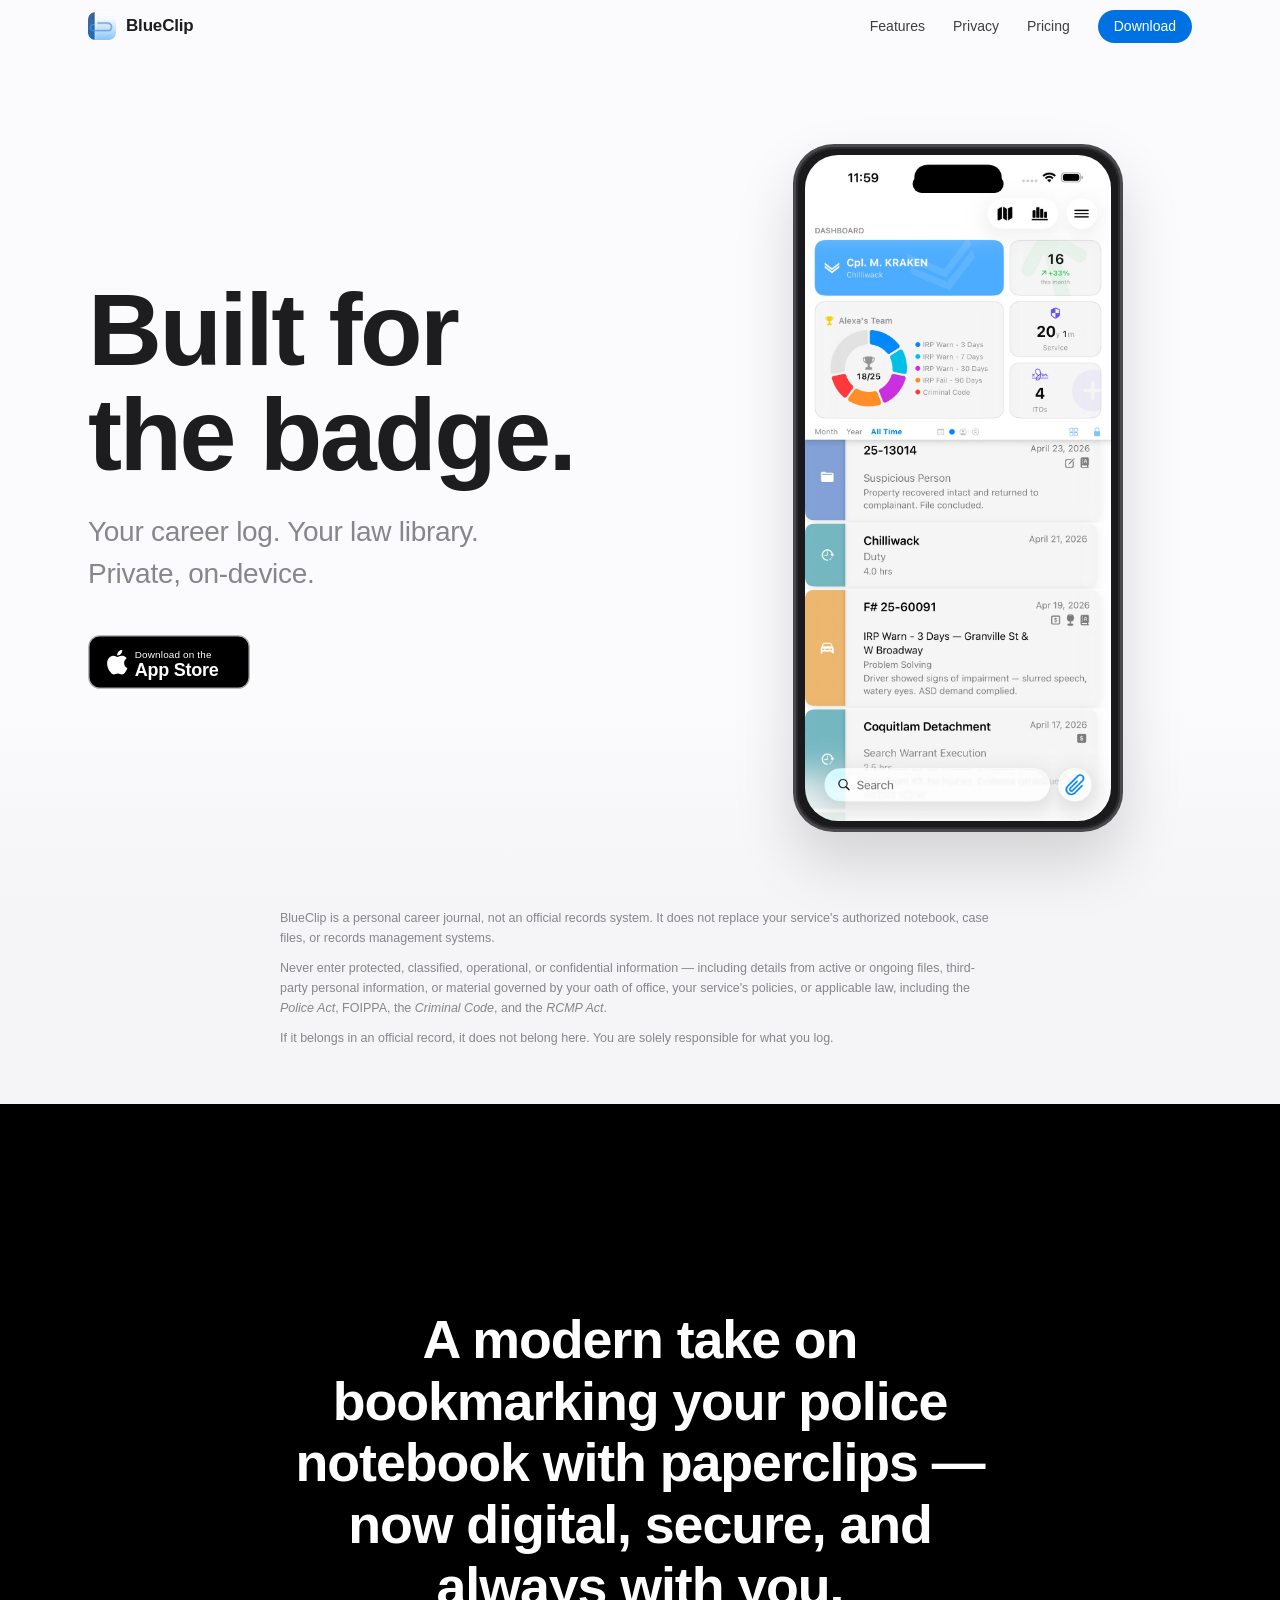
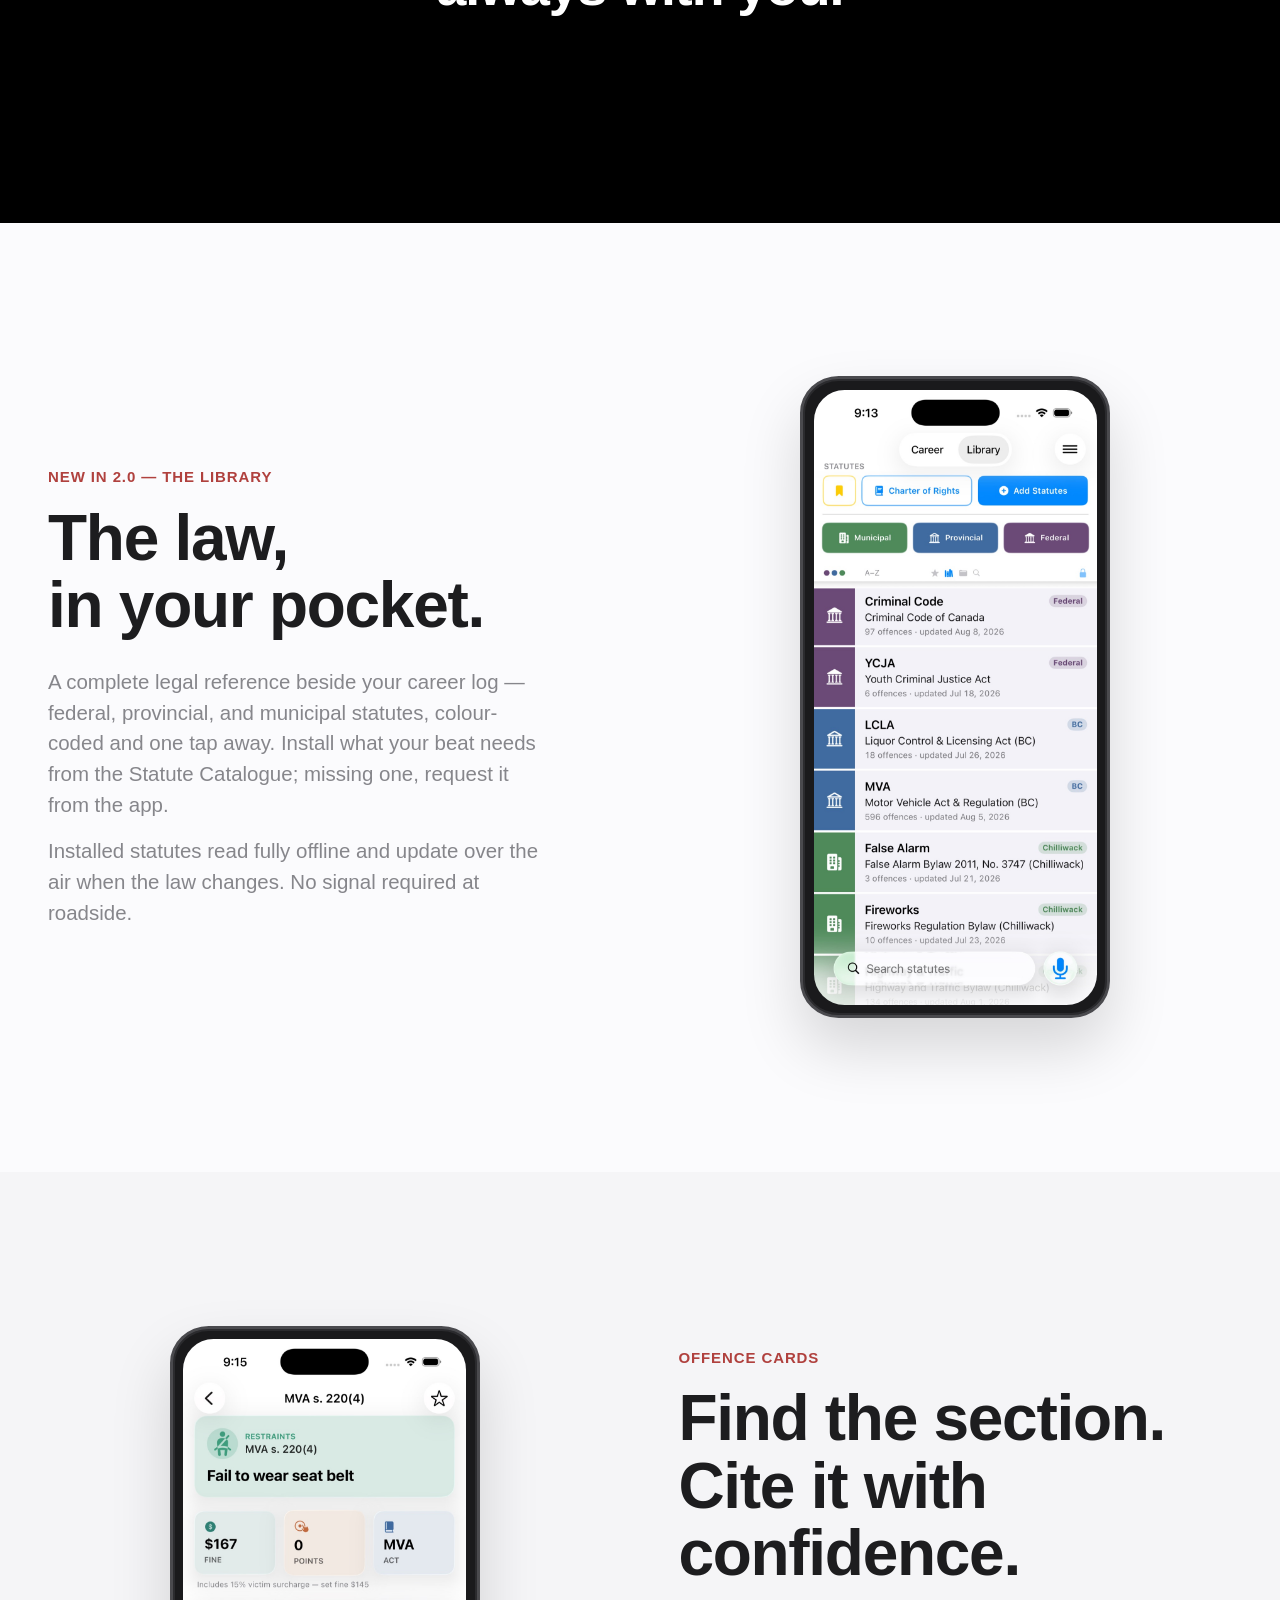
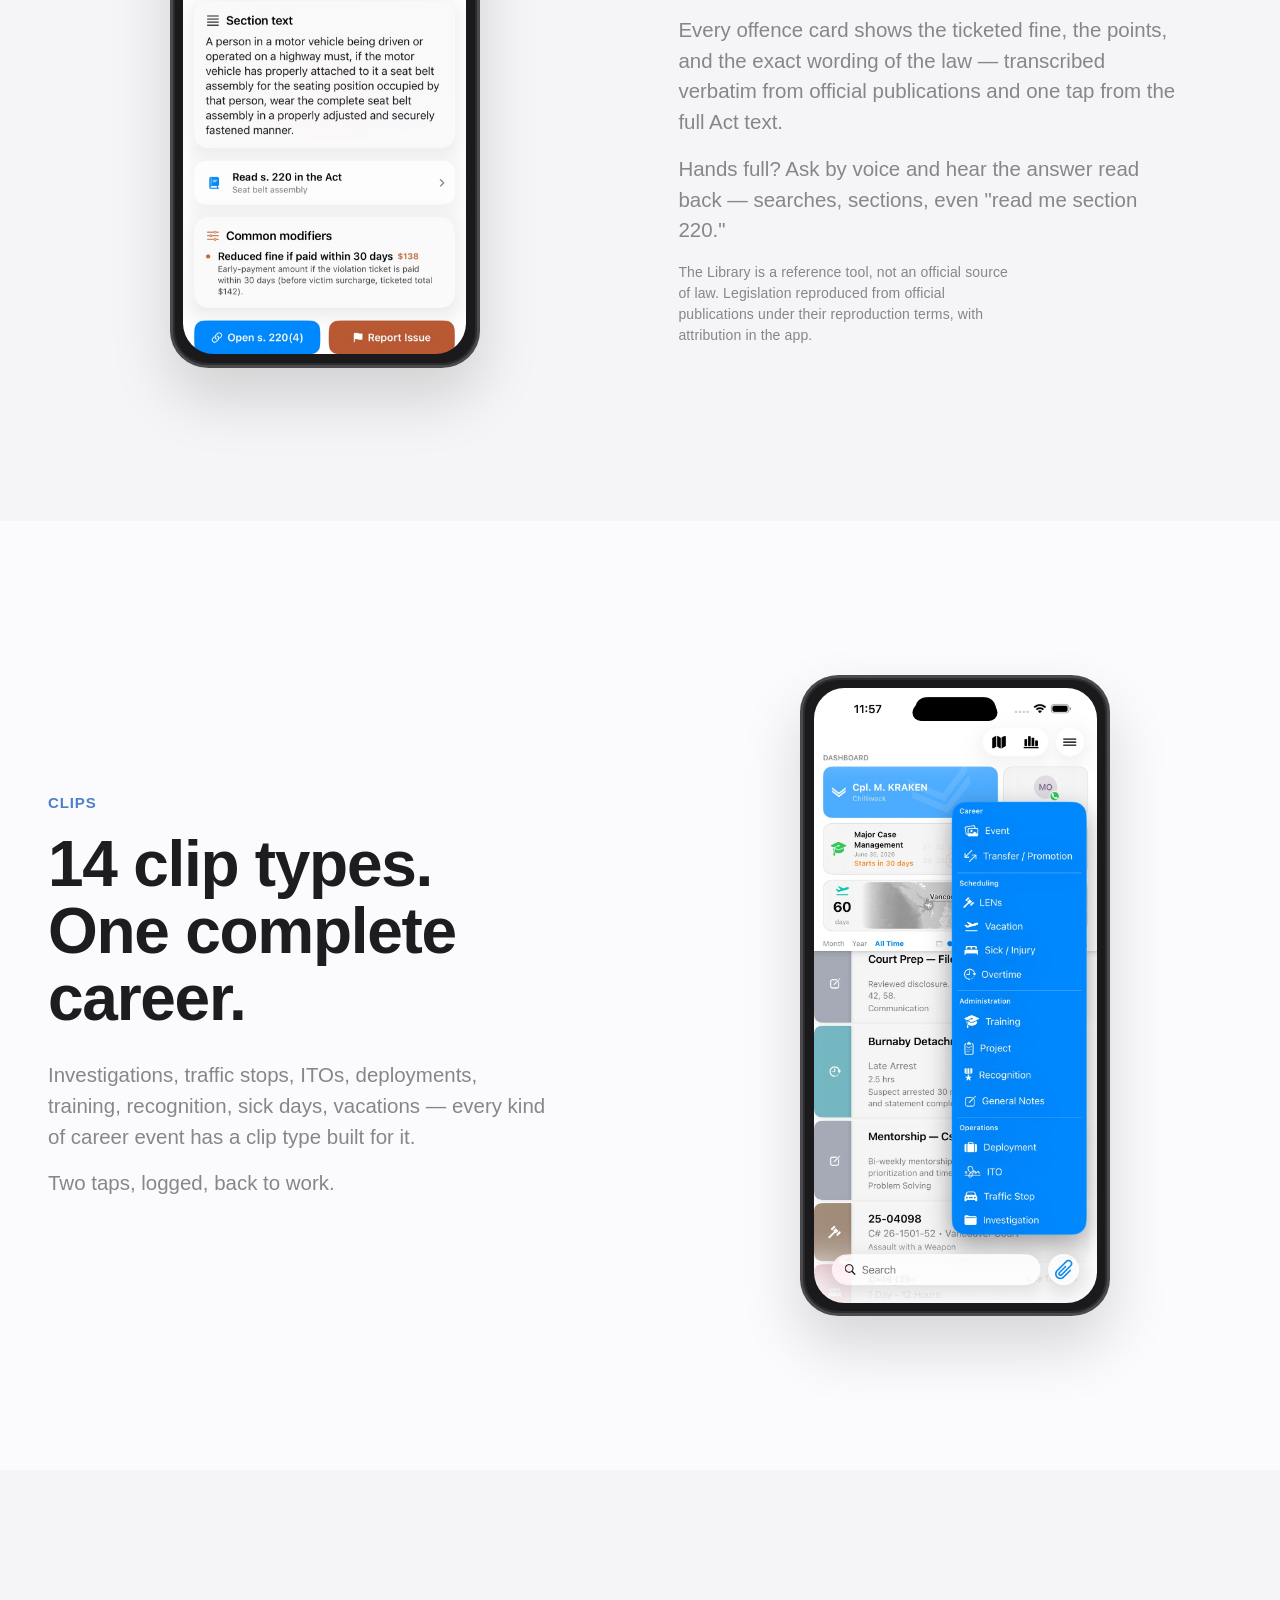
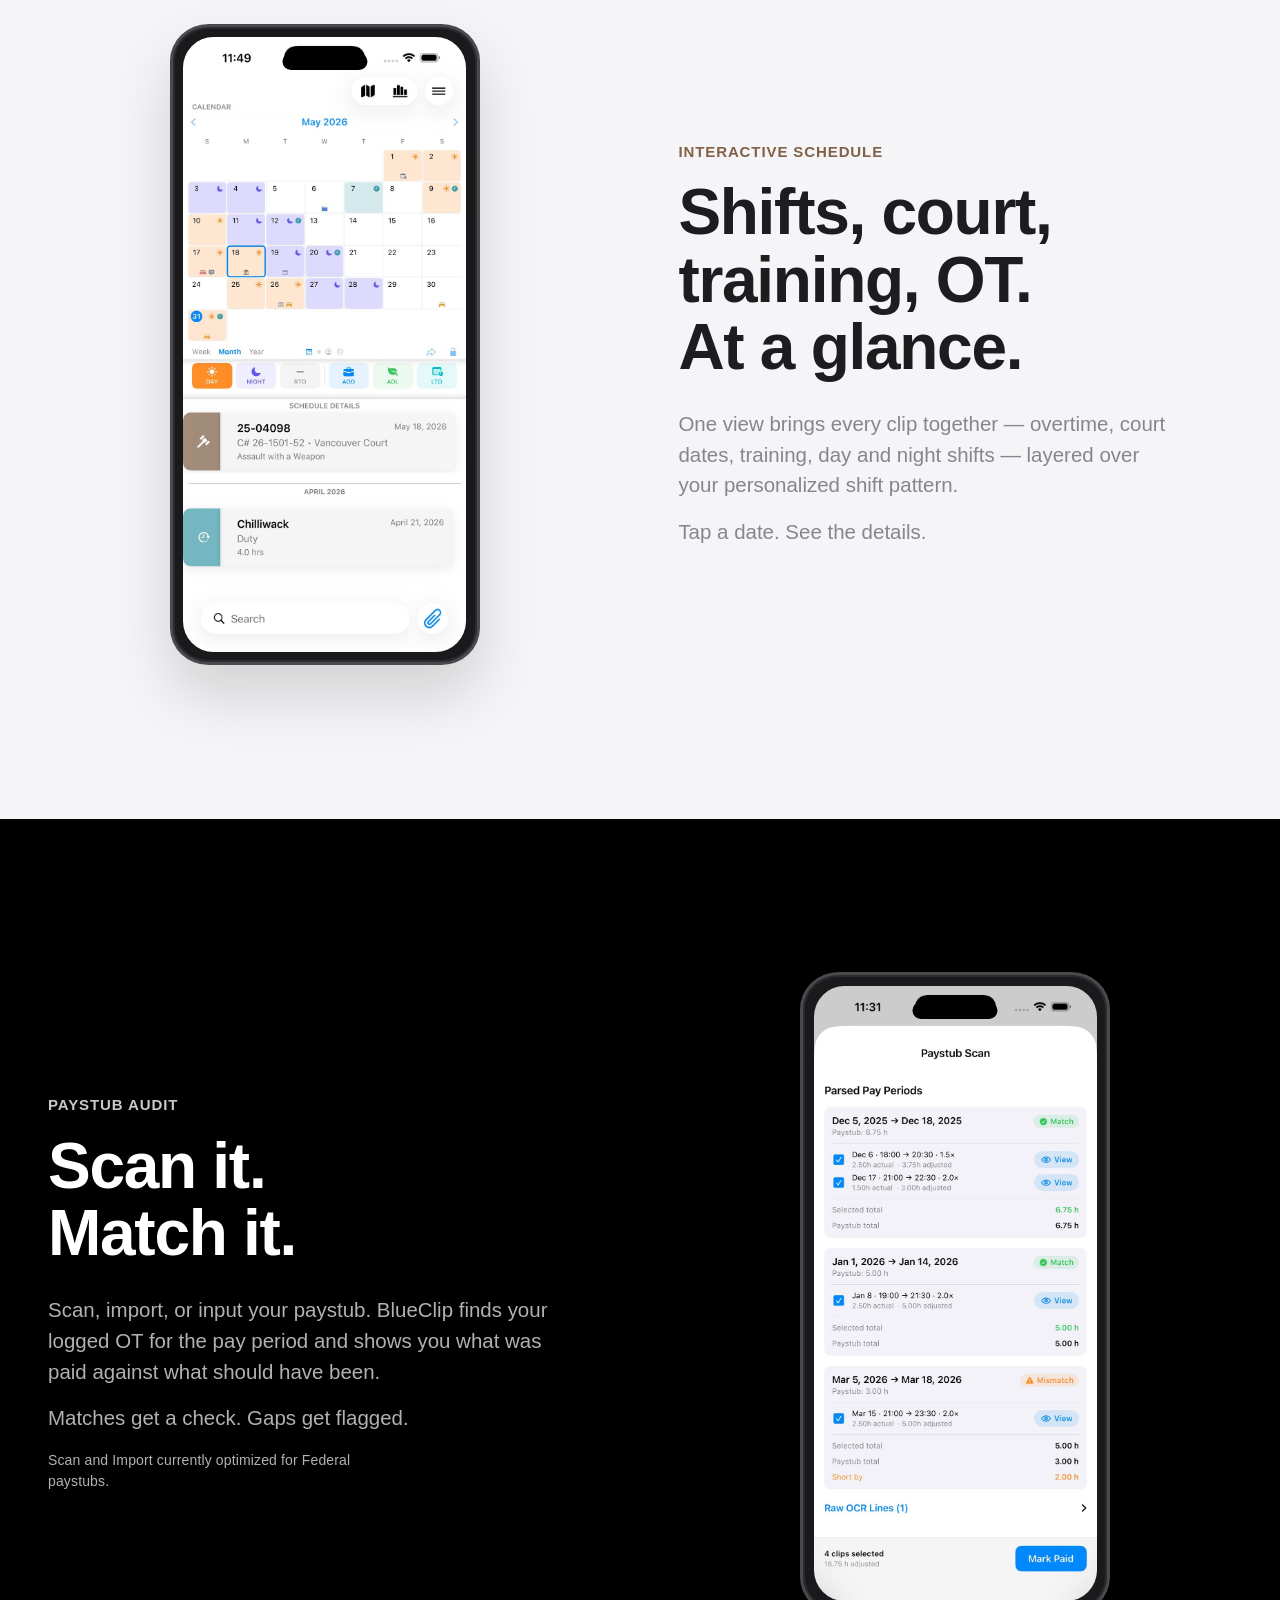
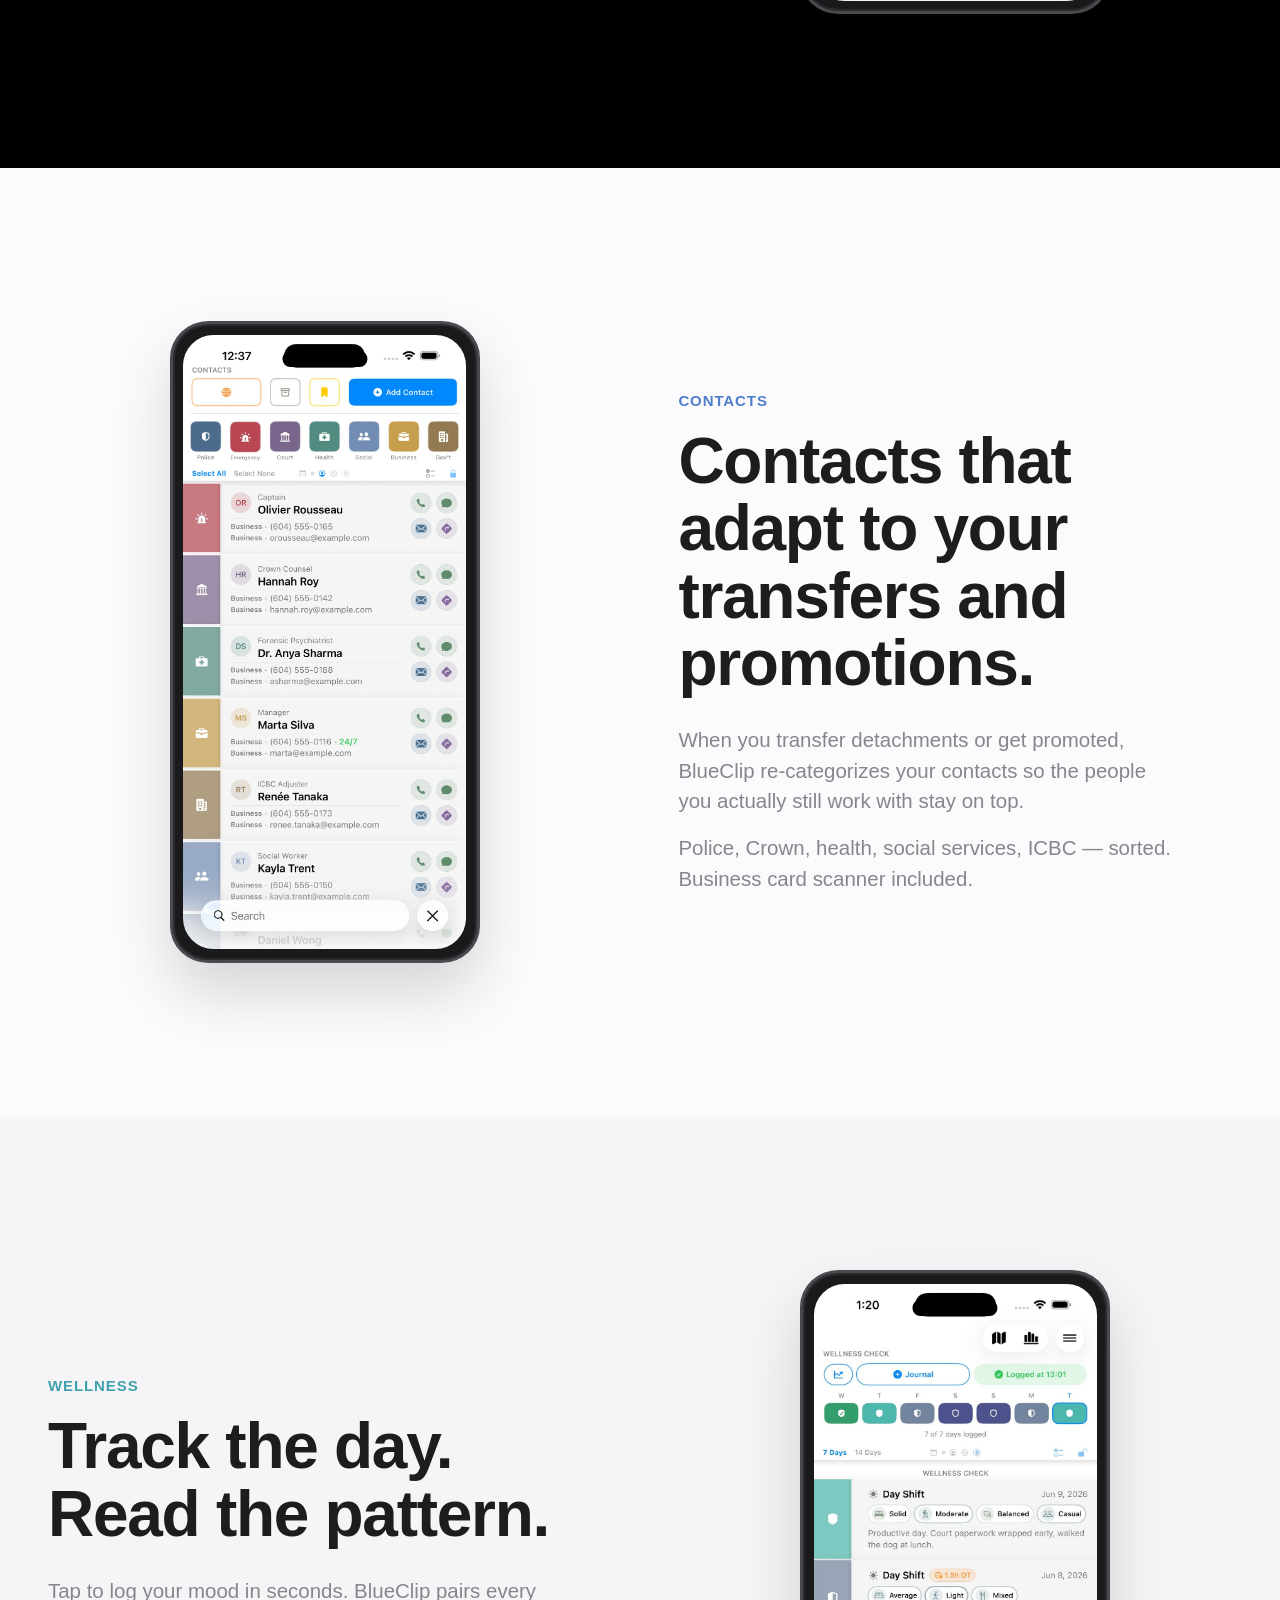
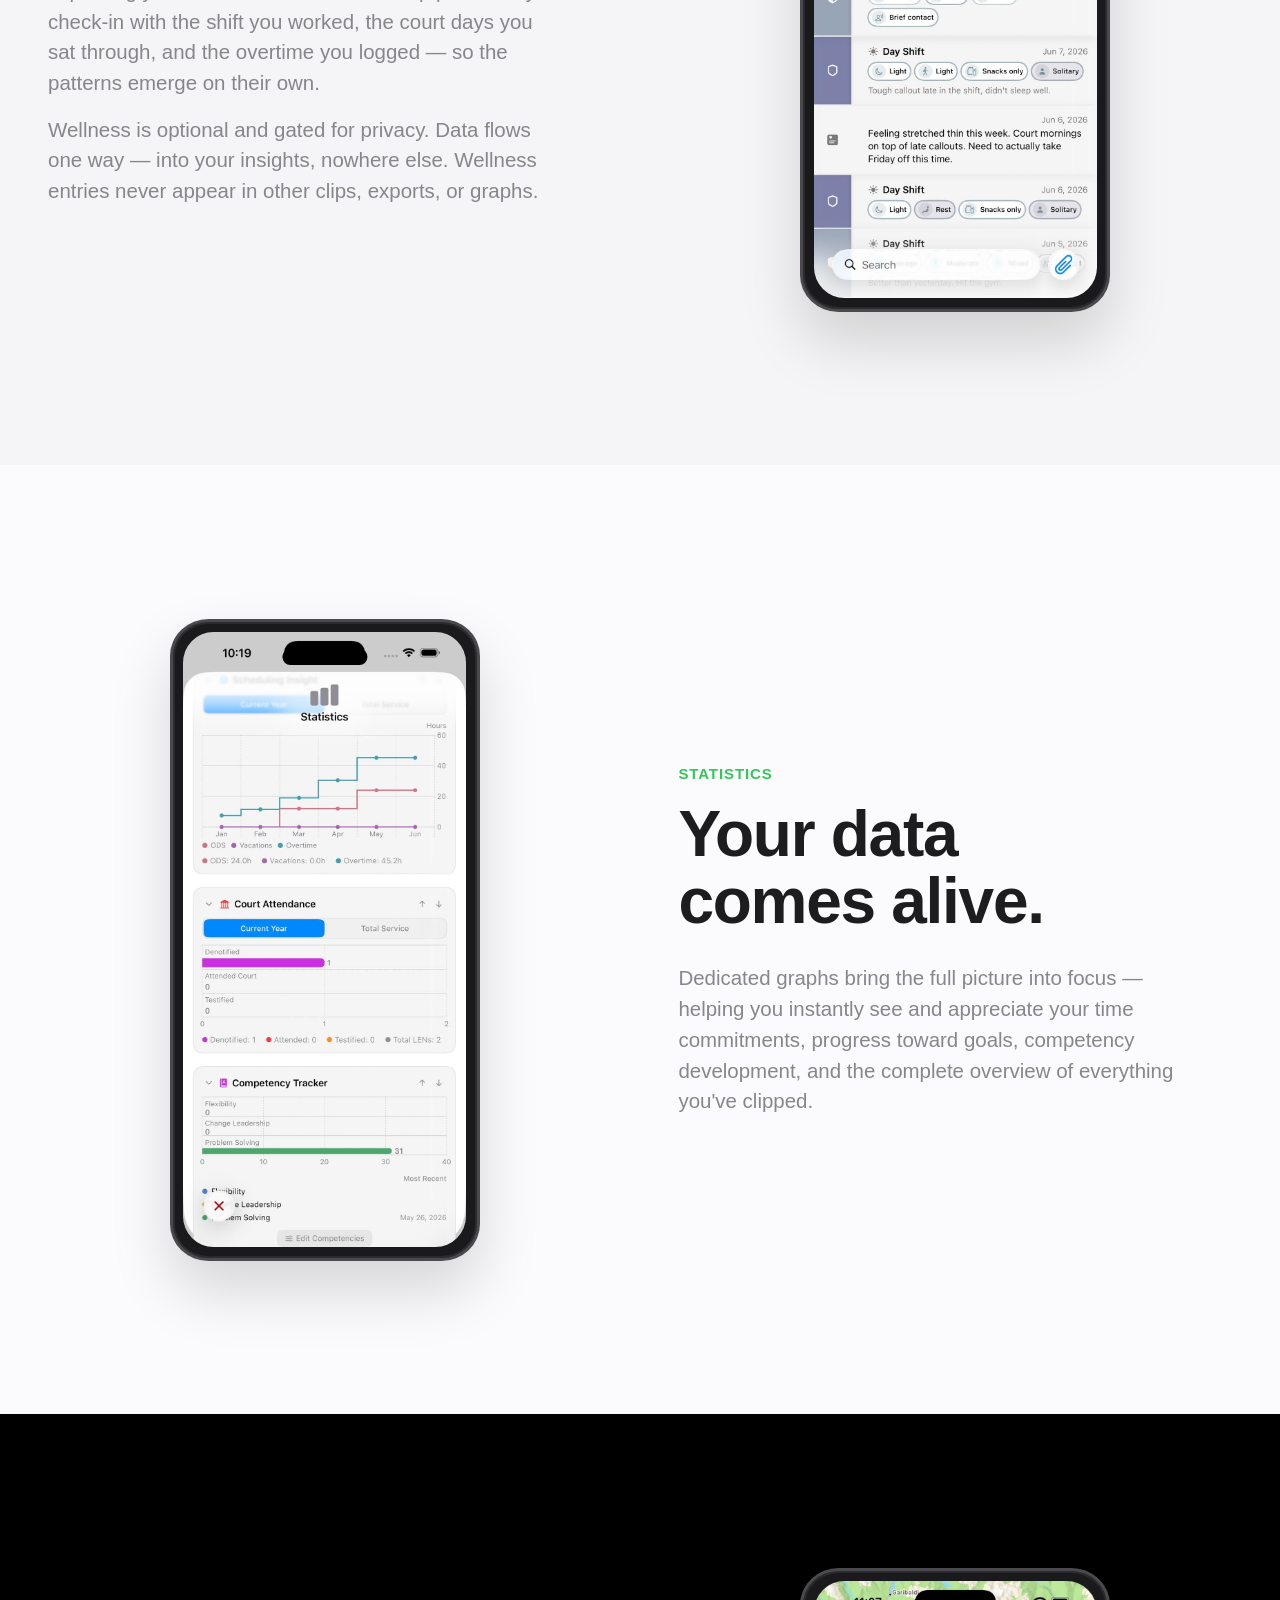
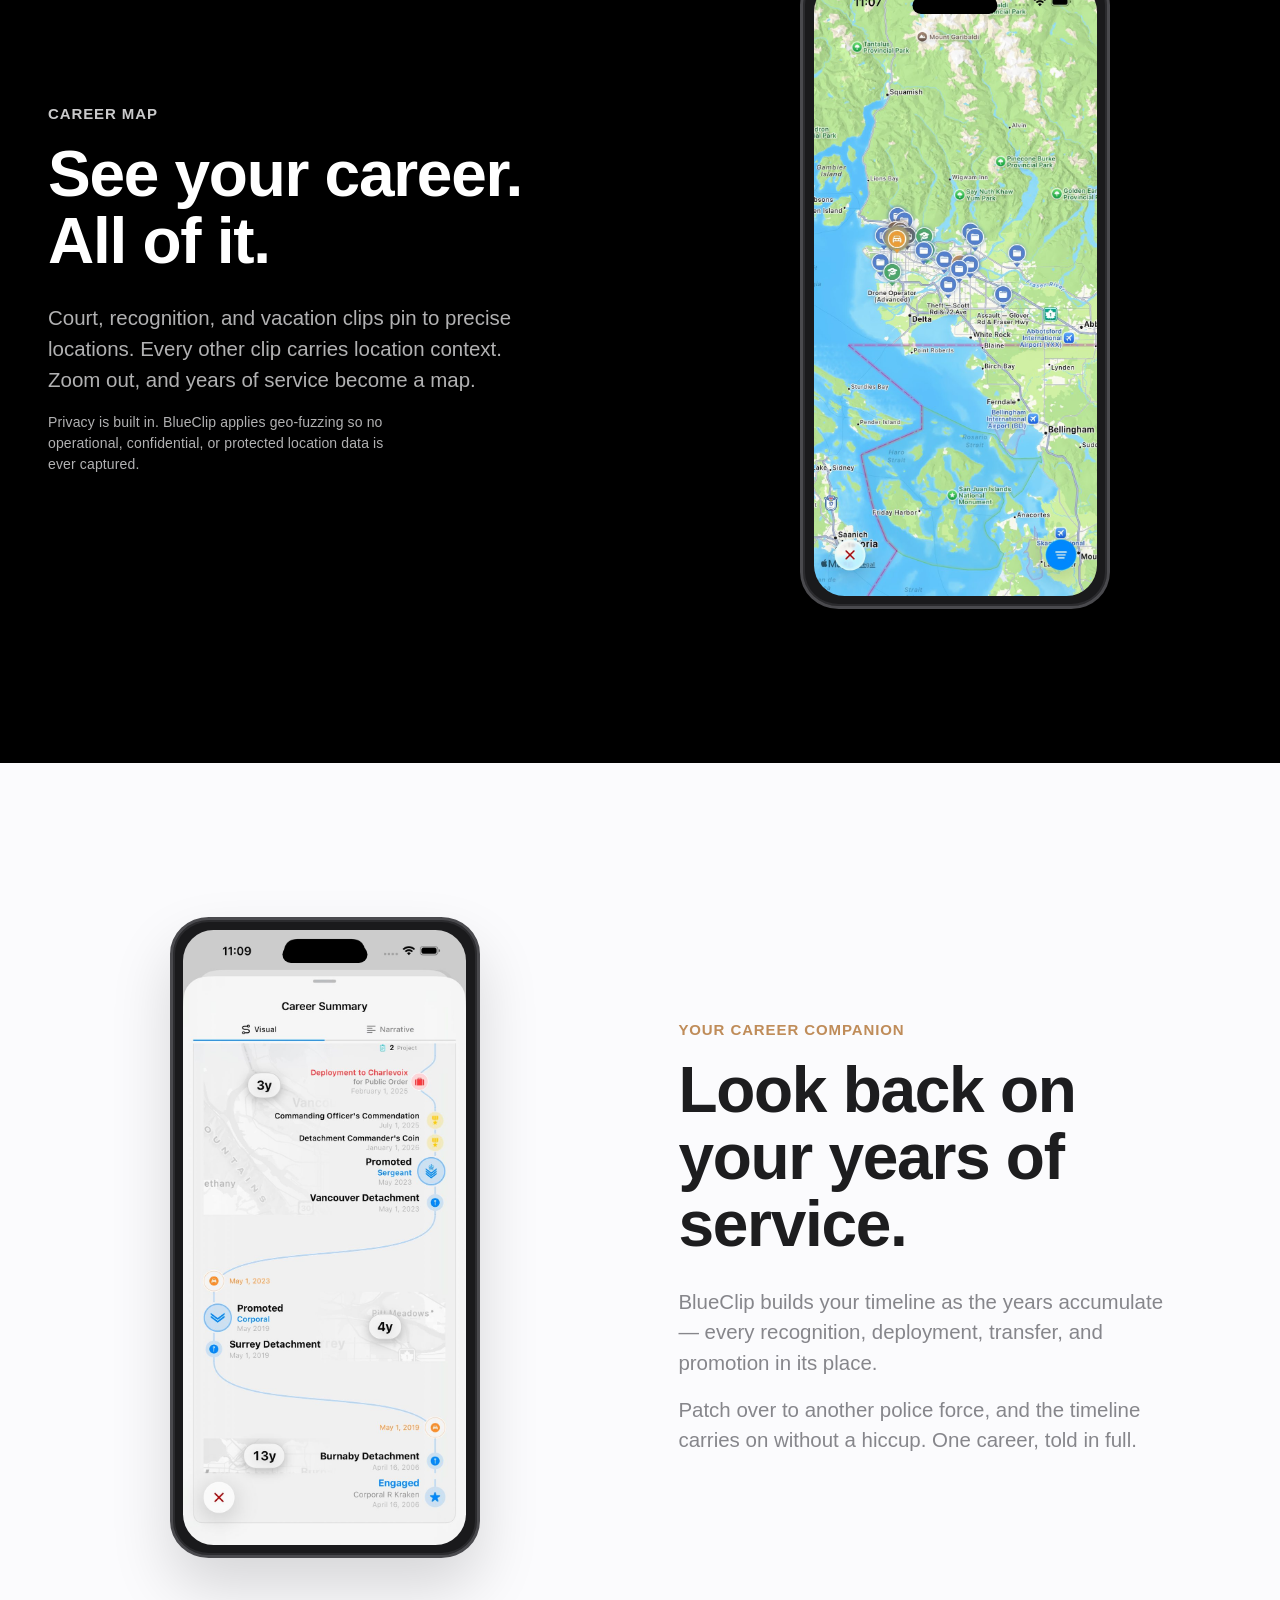
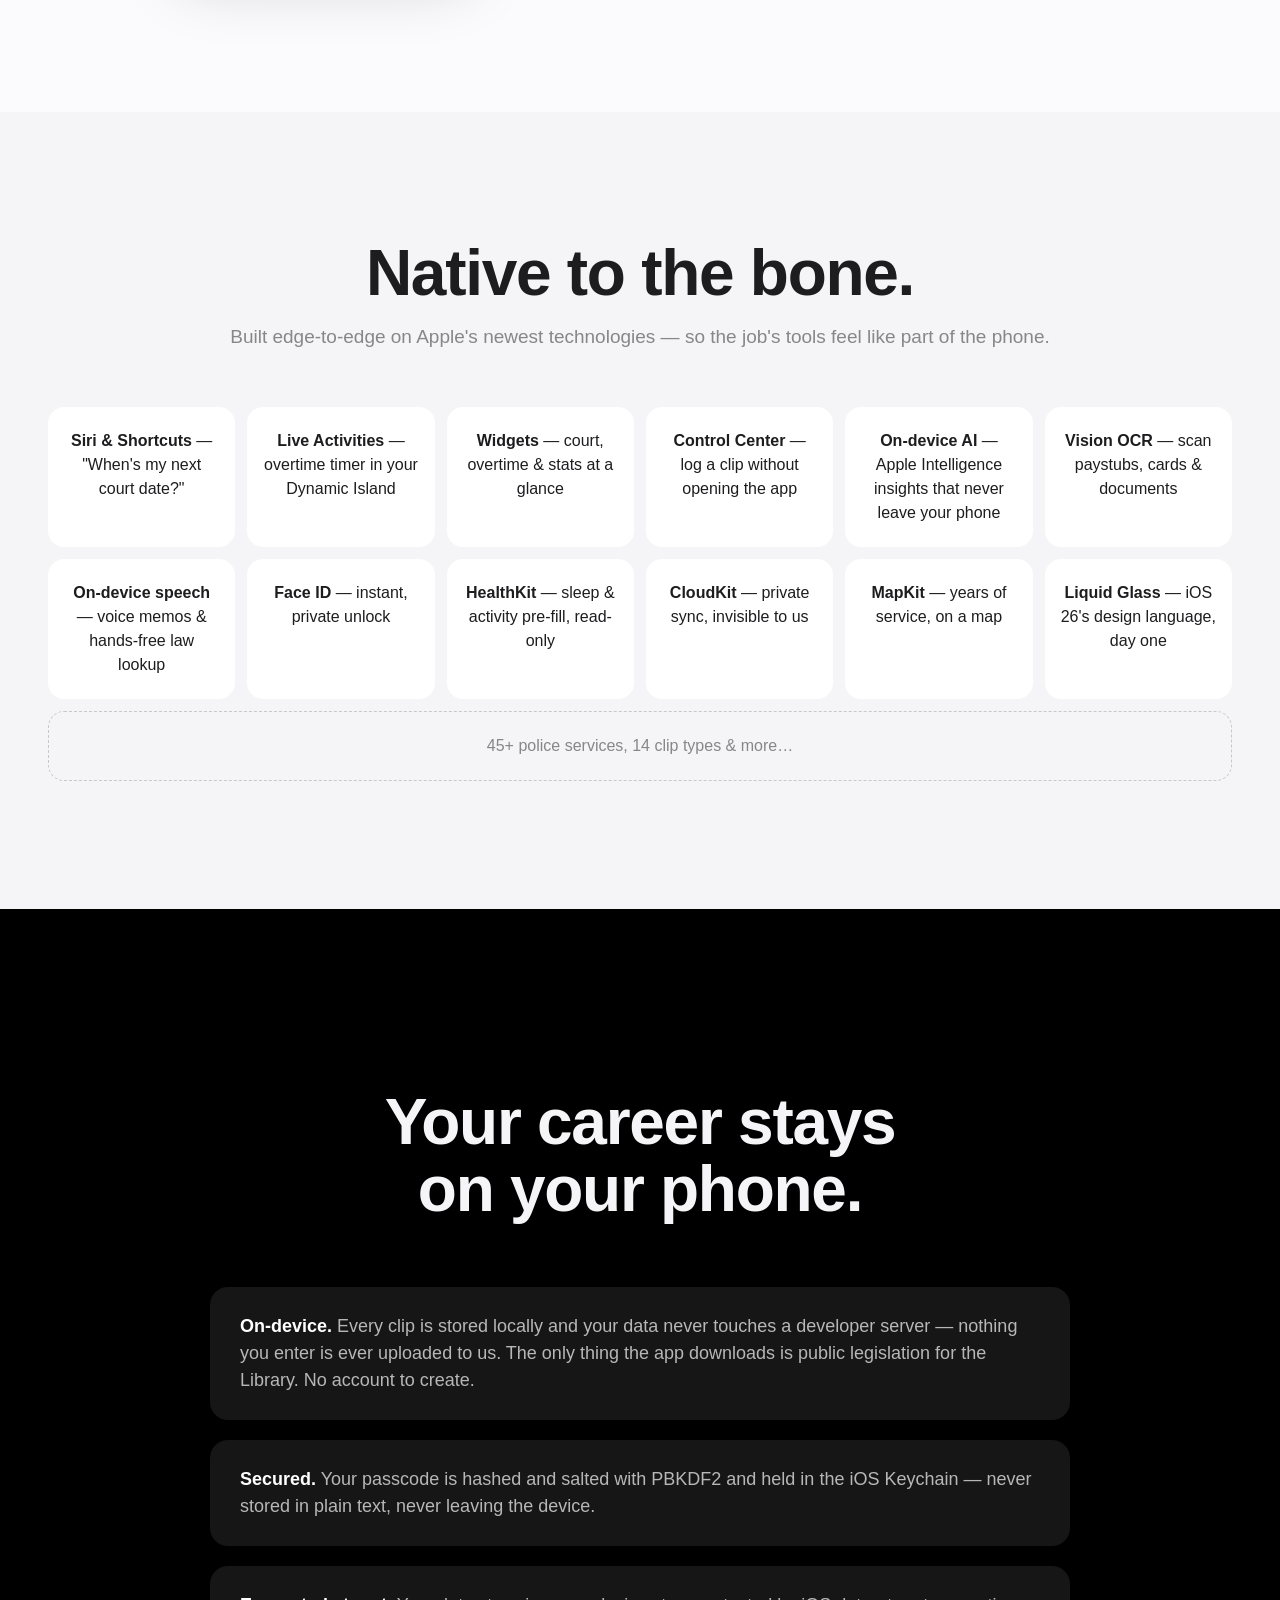
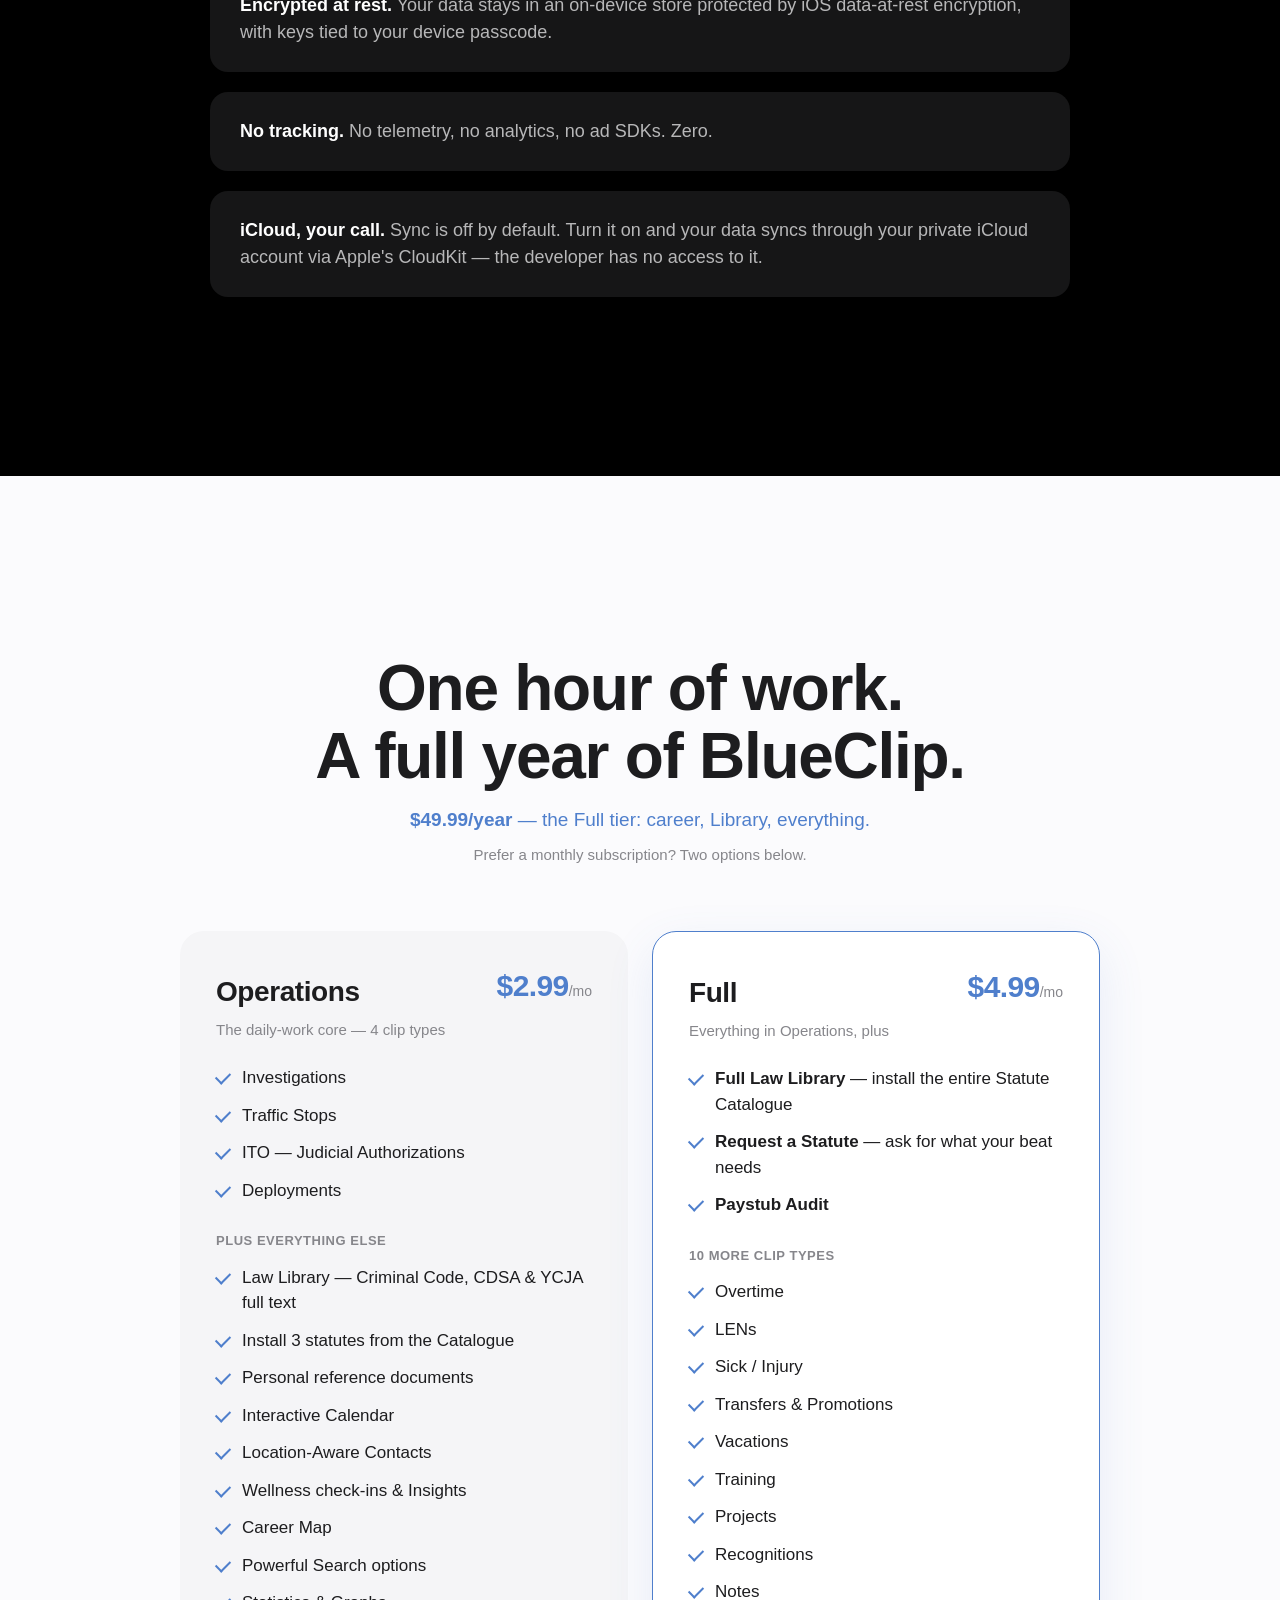
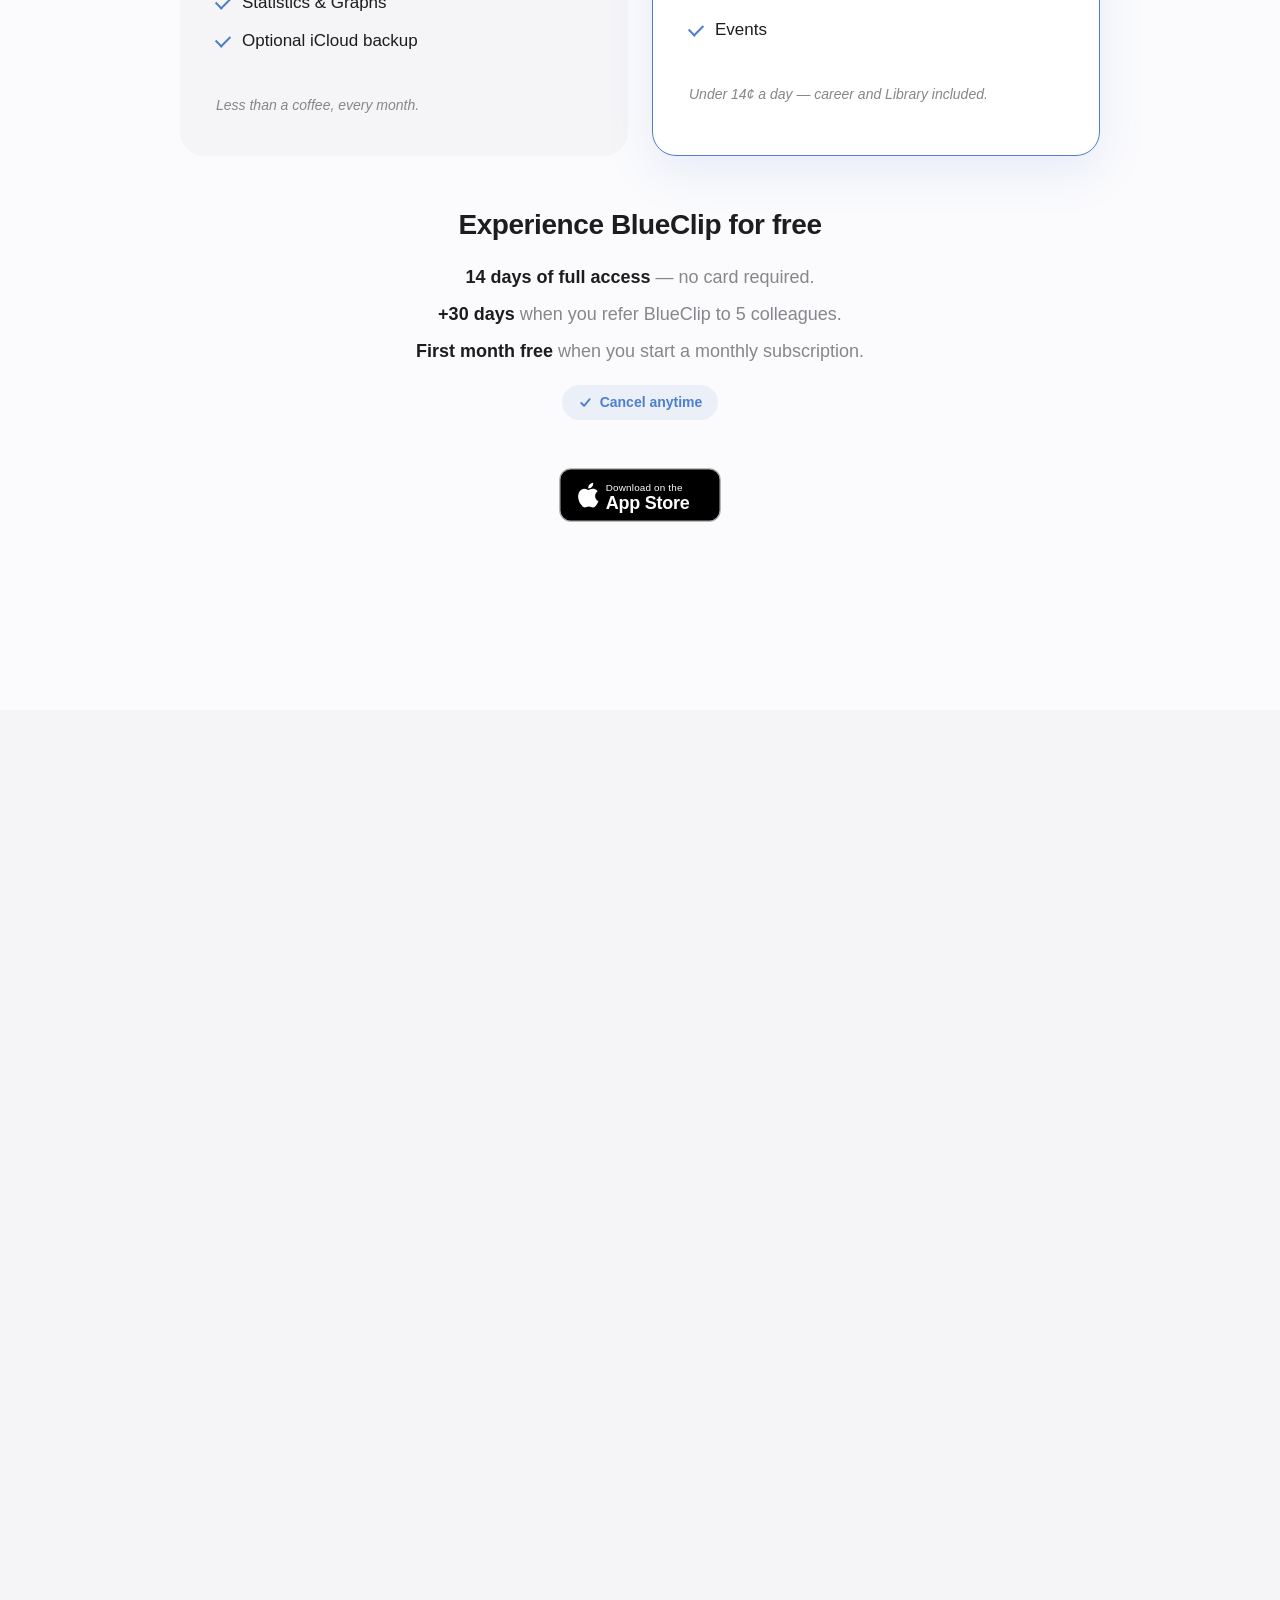
==== blueclip/index.html @ 44cd9c82 "pricing: drop yearly cross-sell line from Full monthly card The yearly pitch lives in the section he" ====
<!DOCTYPE html>
<html lang="en">
<head>
<meta charset="UTF-8">
<meta name="viewport" content="width=device-width, initial-scale=1.0">
<title>BlueClip — Built for the badge.</title>
<meta name="description" content="BlueClip is a private, on-device career log and offline law library for police officers. Track shifts, overtime, investigations, and court days — and look up offences, fines, and full Act text with no signal.">

<!-- Open Graph -->
<meta property="og:type" content="website">
<meta property="og:title" content="BlueClip — Built for the badge.">
<meta property="og:description" content="Private. On-device. Built for officers. Your career log — and the law, in your pocket.">
<meta property="og:image" content="assets/screenshot-dashboard.jpg">
<meta name="twitter:card" content="summary_large_image">
<meta name="twitter:title" content="BlueClip — Built for the badge.">
<meta name="twitter:description" content="Private. On-device. Built for officers. Your career log — and the law, in your pocket.">
<meta name="twitter:image" content="assets/screenshot-dashboard.jpg">

<link rel="icon" type="image/png" href="assets/blueclip-icon.png">
<link rel="stylesheet" href="style.css">

<script type="application/ld+json">
{
  "@context": "https://schema.org",
  "@type": "SoftwareApplication",
  "name": "BlueClip",
  "operatingSystem": "iOS",
  "applicationCategory": "ProductivityApplication",
  "description": "A private, on-device career log and offline law library for police officers. Shifts, overtime, investigations, court days, wellness — and the statutes you enforce, stored on your phone.",
  "offers": { "@type": "Offer", "price": "0", "priceCurrency": "CAD" },
  "author": { "@type": "Organization", "name": "Kraken Ink Inc." }
}
</script>
</head>
<body>

<nav class="nav" id="nav" aria-label="Primary">
  <div class="nav-inner">
    <a class="nav-brand" href="#top">
      <img src="assets/blueclip-icon.png" alt="" width="28" height="28">
      <span>BlueClip</span>
    </a>
    <div class="nav-links">
      <a href="#features">Features</a>
      <a href="#privacy">Privacy</a>
      <a href="#pricing">Pricing</a>
      <a class="nav-cta" href="https://apps.apple.com/app/id6760573389" target="_blank" rel="noopener">Download</a>
    </div>
  </div>
</nav>

<main id="top">

  <!-- ============ HERO ============ -->
  <header class="hero">
    <div class="hero-inner">
    <div class="hero-copy reveal">
      <h1>Built for<br>the badge.</h1>
      <p class="hero-sub">Your career log. Your law library.<br>Private, on-device.</p>
      <a class="store-badge" href="https://apps.apple.com/app/id6760573389" target="_blank" rel="noopener" aria-label="Download BlueClip on the App Store">
        <img src="assets/app-store-badge.svg" alt="Download on the App Store" width="162" height="54">
      </a>
    </div>
    <div class="hero-phone reveal delay-1">
      <div class="iphone">
        <div class="iphone-screen">
          <img src="assets/screenshot-dashboard.jpg" alt="BlueClip dashboard showing rank card, investigations count, team progress ring, and recent clips" loading="eager">
        </div>
      </div>
    </div>
    </div>
  </header>

  <!-- ============ DISCLAIMER ============ -->
  <section class="disclaimer" aria-label="Important notice">
    <div class="disclaimer-inner reveal">
      <p>BlueClip is a personal career journal, not an official records system. It does not replace your service's authorized notebook, case files, or records management systems.</p>
      <p>Never enter protected, classified, operational, or confidential information &mdash; including details from active or ongoing files, third-party personal information, or material governed by your oath of office, your service's policies, or applicable law, including the <em>Police Act</em>, FOIPPA, the <em>Criminal Code</em>, and the <em>RCMP Act</em>.</p>
      <p>If it belongs in an official record, it does not belong here. You are solely responsible for what you log.</p>
    </div>
  </section>

  <!-- ============ IDENTITY ============ -->
  <section class="statement" aria-label="What BlueClip is for">
    <p class="reveal">A modern take on bookmarking your police notebook with paperclips &mdash; now digital, secure, and always with you.</p>
  </section>

  <!-- ============ LIBRARY (NEW IN 2.0) ============ -->
  <section class="feature bg-white" id="library">
    <div class="feature-inner">
      <div class="feature-copy reveal">
        <p class="eyebrow" style="--accent:#B0413E">New in 2.0 &mdash; The Library</p>
        <h2>The law,<br>in your pocket.</h2>
        <p>A complete legal reference beside your career log &mdash; federal, provincial, and municipal statutes, colour-coded and one tap away. Install what your beat needs from the Statute Catalogue; missing one, request it from the app.</p>
        <p>Installed statutes read fully offline and update over the air when the law changes. No signal required at roadside.</p>
      </div>
      <div class="feature-phone reveal delay-1">
        <div class="iphone">
          <div class="iphone-screen"><img src="assets/screenshot-library.jpg" alt="Library statute list showing the Criminal Code, YCJA, Liquor Control Act, Motor Vehicle Act, and municipal bylaws, colour-coded by federal, provincial, and municipal level" loading="lazy"></div>
        </div>
      </div>
    </div>
  </section>

  <section class="feature bg-grey alt">
    <div class="feature-inner">
      <div class="feature-copy reveal">
        <p class="eyebrow" style="--accent:#B0413E">Offence Cards</p>
        <h2>Find the section.<br>Cite it with confidence.</h2>
        <p>Every offence card shows the ticketed fine, the points, and the exact wording of the law &mdash; transcribed verbatim from official publications and one tap from the full Act text.</p>
        <p>Hands full? Ask by voice and hear the answer read back &mdash; searches, sections, even "read me section 220."</p>
        <p class="fineprint">The Library is a reference tool, not an official source of law. Legislation reproduced from official publications under their reproduction terms, with attribution in the app.</p>
      </div>
      <div class="feature-phone reveal delay-1">
        <div class="iphone">
          <div class="iphone-screen"><img src="assets/screenshot-offence.jpg" alt="Offence card for fail to wear seat belt, MVA s. 220(4), showing the $167 fine, points, verbatim section text, a link to read section 220 in the Act, and early-payment modifier" loading="lazy"></div>
        </div>
      </div>
    </div>
  </section>

  <!-- ============ FEATURES ============ -->
  <div id="features">

    <section class="feature bg-white">
      <div class="feature-inner">
        <div class="feature-copy reveal">
          <p class="eyebrow" style="--accent:#4F7FCC">Clips</p>
          <h2>14 clip types.<br>One complete career.</h2>

          <p>Investigations, traffic stops, ITOs, deployments, training, recognition, sick days, vacations &mdash; every kind of career event has a clip type built for it.</p>
          <p>Two taps, logged, back to work.</p>
        </div>
        <div class="feature-phone reveal delay-1">
          <div class="iphone">
            <div class="iphone-screen"><img src="assets/screenshot-cliptypes.jpg" alt="Quick-add menu listing clip types: events, transfers, LENs, vacation, overtime, training, deployments, ITO, and more" loading="lazy"></div>
          </div>
        </div>
      </div>
    </section>

    <section class="feature bg-grey alt">
      <div class="feature-inner">
        <div class="feature-copy reveal">
          <p class="eyebrow" style="--accent:#806147">Interactive Schedule</p>
          <h2>Shifts, court, training, OT.<br>At a glance.</h2>
          <p>One view brings every clip together &mdash; overtime, court dates, training, day and night shifts &mdash; layered over your personalized shift pattern.</p>
          <p>Tap a date. See the details.</p>
        </div>
        <div class="feature-phone reveal delay-1">
          <div class="iphone">
            <div class="iphone-screen"><img src="assets/screenshot-lens.jpg" alt="Calendar view with shift pattern colour-coding and a court appearance flagged on May 18" loading="lazy"></div>
          </div>
        </div>
      </div>
    </section>

    <section class="feature bg-dark">
      <div class="feature-inner">
        <div class="feature-copy reveal">
          <p class="eyebrow" style="--accent:#40A0AE">Paystub Audit</p>
          <h2>Scan it.<br>Match it.</h2>
          <p>Scan, import, or input your paystub. BlueClip finds your logged OT for the pay period and shows you what was paid against what should have been.</p>
          <p>Matches get a check. Gaps get flagged.</p>
          <p class="fineprint">Scan and Import currently optimized for Federal paystubs.</p>
        </div>
        <div class="feature-phone reveal delay-1">
          <div class="iphone">
            <div class="iphone-screen"><img src="assets/screenshot-paystub.jpg" alt="Paystub scan results matching pay periods against logged overtime, with one period flagged short by two hours" loading="lazy"></div>
          </div>
        </div>
      </div>
    </section>

    <section class="feature bg-white alt">
      <div class="feature-inner">
        <div class="feature-copy reveal">
          <p class="eyebrow" style="--accent:#4F7FCC">Contacts</p>
          <h2>Contacts that adapt to your transfers and promotions.</h2>
          <p>When you transfer detachments or get promoted, BlueClip re-categorizes your contacts so the people you actually still work with stay on top.</p>
          <p>Police, Crown, health, social services, ICBC — sorted. Business card scanner included.</p>
        </div>
        <div class="feature-phone reveal delay-1">
          <div class="iphone">
            <div class="iphone-screen"><img src="assets/screenshot-contacts.jpg" alt="Contacts screen with categories for police, emergency, court, health, social, business, and government" loading="lazy"></div>
          </div>
        </div>
      </div>
    </section>

    <section class="feature bg-grey">
      <div class="feature-inner">
        <div class="feature-copy reveal">
          <p class="eyebrow" style="--accent:#40A0AE">Wellness</p>
          <h2>Track the day.<br>Read the pattern.</h2>
          <p>Tap to log your mood in seconds. BlueClip pairs every check-in with the shift you worked, the court days you sat through, and the overtime you logged — so the patterns emerge on their own.</p>
          <p>Wellness is optional and gated for privacy. Data flows one way &mdash; into your insights, nowhere else. Wellness entries never appear in other clips, exports, or graphs.</p>
        </div>
        <div class="feature-phone reveal delay-1">
          <div class="iphone">
            <div class="iphone-screen"><img src="assets/screenshot-wellness.jpg" alt="Wellness check screen with a week of logged day shifts, mood tags, and journal notes" loading="lazy"></div>
          </div>
        </div>
      </div>
    </section>

    <section class="feature bg-white alt">
      <div class="feature-inner">
        <div class="feature-copy reveal">
          <p class="eyebrow" style="--accent:#33C759">Statistics</p>
          <h2>Your data<br>comes alive.</h2>

          <p>Dedicated graphs bring the full picture into focus &mdash; helping you instantly see and appreciate your time commitments, progress toward goals, competency development, and the complete overview of everything you've clipped.</p>
        </div>
        <div class="feature-phone reveal delay-1">
          <div class="iphone">
            <div class="iphone-screen"><img src="assets/screenshot-overtime.jpg" alt="Statistics screen charting overtime, sick hours, and vacation across the year, plus court attendance" loading="lazy"></div>
          </div>
        </div>
      </div>
    </section>

    <section class="feature bg-dark">
      <div class="feature-inner">
        <div class="feature-copy reveal">
          <p class="eyebrow" style="--accent:#5481CC">Career Map</p>
          <h2>See your career.<br>All of it.</h2>
          <p>Court, recognition, and vacation clips pin to precise locations. Every other clip carries location context. Zoom out, and years of service become a map.</p>
          <p class="fineprint">Privacy is built in. BlueClip applies geo-fuzzing so no operational, confidential, or protected location data is ever captured.</p>
        </div>
        <div class="feature-phone reveal delay-1">
          <div class="iphone">
            <div class="iphone-screen"><img src="assets/screenshot-investigations.jpg" alt="Map of the Lower Mainland with investigation, training, and traffic stop pins" loading="lazy"></div>
          </div>
        </div>
      </div>
    </section>

    <section class="feature bg-white alt">
      <div class="feature-inner">
        <div class="feature-copy reveal">
          <p class="eyebrow" style="--accent:#BF8C59">Your Career Companion</p>
          <h2>Look back on<br>your years of service.</h2>
          <p>BlueClip builds your timeline as the years accumulate &mdash; every recognition, deployment, transfer, and promotion in its place.</p>
          <p>Patch over to another police force, and the timeline carries on without a hiccup. One career, told in full.</p>
        </div>
        <div class="feature-phone reveal delay-1">
          <div class="iphone">
            <div class="iphone-screen"><img src="assets/screenshot-patchover.jpg" alt="Career summary timeline winding through detachments, promotions, deployments, and commendations across 20 years" loading="lazy"></div>
          </div>
        </div>
      </div>
    </section>

  </div>

  <!-- ============ PLATFORM TECH GRID ============ -->
  <section class="more bg-grey">
    <div class="more-inner reveal">
      <h2>Native to the bone.</h2>
      <p class="more-sub">Built edge-to-edge on Apple's newest technologies &mdash; so the job's tools feel like part of the phone.</p>
      <ul class="more-grid">
        <li><strong>Siri &amp; Shortcuts</strong> &mdash; "When's my next court date?"</li>
        <li><strong>Live Activities</strong> &mdash; overtime timer in your Dynamic Island</li>
        <li><strong>Widgets</strong> &mdash; court, overtime &amp; stats at a glance</li>
        <li><strong>Control Center</strong> &mdash; log a clip without opening the app</li>
        <li><strong>On-device AI</strong> &mdash; Apple Intelligence insights that never leave your phone</li>
        <li><strong>Vision OCR</strong> &mdash; scan paystubs, cards &amp; documents</li>
        <li><strong>On-device speech</strong> &mdash; voice memos &amp; hands-free law lookup</li>
        <li><strong>Face ID</strong> &mdash; instant, private unlock</li>
        <li><strong>HealthKit</strong> &mdash; sleep &amp; activity pre-fill, read-only</li>
        <li><strong>CloudKit</strong> &mdash; private sync, invisible to us</li>
        <li><strong>MapKit</strong> &mdash; years of service, on a map</li>
        <li><strong>Liquid Glass</strong> &mdash; iOS 26's design language, day one</li>
        <li class="more-tile">45+ police services, 14 clip types &amp; more&hellip;</li>
      </ul>
    </div>
  </section>

  <!-- ============ PRIVACY ============ -->
  <section class="privacy bg-dark" id="privacy">
    <div class="privacy-inner reveal">
      <h2>Your career stays<br>on your phone.</h2>
      <ul class="privacy-list">
        <li><strong>On-device.</strong> Every clip is stored locally and your data never touches a developer server &mdash; nothing you enter is ever uploaded to us. The only thing the app downloads is public legislation for the Library. No account to create.</li>
        <li><strong>Secured.</strong> Your passcode is hashed and salted with PBKDF2 and held in the iOS Keychain &mdash; never stored in plain text, never leaving the device.</li>
        <li><strong>Encrypted at rest.</strong> Your data stays in an on-device store protected by iOS data-at-rest encryption, with keys tied to your device passcode.</li>
        <li><strong>No tracking.</strong> No telemetry, no analytics, no ad SDKs. Zero.</li>
        <li><strong>iCloud, your call.</strong> Sync is off by default. Turn it on and your data syncs through your private iCloud account via Apple's CloudKit &mdash; the developer has no access to it.</li>
      </ul>
    </div>
  </section>

  <!-- ============ PRICING ============ -->
  <section class="pricing bg-white" id="pricing">
    <div class="pricing-inner">
      <h2 class="reveal">One hour of work.<br>A full year of BlueClip.</h2>
      <p class="more-sub reveal" style="color: var(--brand);"><strong>$49.99/year</strong> &mdash; the Full tier: career, Library, everything.</p>
      <p class="reveal" style="font-size: 15px; color: var(--muted); margin-top: 10px;">Prefer a monthly subscription? Two options below.</p>
      <div class="tiers">
        <article class="tier reveal">
          <div class="tier-head">
            <div>
              <h3>Operations</h3>
              <p class="tier-tag">The daily-work core &mdash; 4 clip types</p>
            </div>
            <p class="tier-price">$2.99<span>/mo</span></p>
          </div>
          <ul>
            <li>Investigations</li>
            <li>Traffic Stops</li>
            <li>ITO &mdash; Judicial Authorizations</li>
            <li>Deployments</li>
          </ul>
          <p class="tier-group">Plus everything else</p>
          <ul>
            <li>Law Library &mdash; Criminal Code, CDSA &amp; YCJA full text</li>
            <li>Install 3 statutes from the Catalogue</li>
            <li>Personal reference documents</li>
            <li>Interactive Calendar</li>
            <li>Location-Aware Contacts</li>
            <li>Wellness check-ins &amp; Insights</li>
            <li>Career Map</li>
            <li>Powerful Search options</li>
            <li>Statistics &amp; Graphs</li>
            <li>Optional iCloud backup</li>
          </ul>
          <p class="tier-pitch">Less than a coffee, every month.</p>
        </article>
        <article class="tier tier-full reveal delay-1">
          <div class="tier-head">
            <div>
              <h3>Full</h3>
              <p class="tier-tag">Everything in Operations, plus</p>
            </div>
            <p class="tier-price">$4.99<span>/mo</span></p>
          </div>
          <ul>
            <li><strong>Full Law Library</strong> &mdash; install the entire Statute Catalogue</li>
            <li><strong>Request a Statute</strong> &mdash; ask for what your beat needs</li>
            <li><strong>Paystub Audit</strong></li>
          </ul>
          <p class="tier-group">10 more clip types</p>
          <ul>
            <li>Overtime</li>
            <li>LENs</li>
            <li>Sick / Injury</li>
            <li>Transfers &amp; Promotions</li>
            <li>Vacations</li>
            <li>Training</li>
            <li>Projects</li>
            <li>Recognitions</li>
            <li>Notes</li>
            <li>Events</li>
          </ul>
          <p class="tier-pitch">Under 14&cent; a day &mdash; career and Library included.</p>
        </article>
      </div>
      <div class="trial reveal">
        <h3 class="trial-title">Experience BlueClip for free</h3>
        <p><strong>14 days of full access</strong> &mdash; no card required.</p>
        <p><strong>+30 days</strong> when you refer BlueClip to 5 colleagues.</p>
        <p><strong>First month free</strong> when you start a monthly subscription.</p>
        <p class="trial-badge"><span><svg viewBox="0 0 16 16" fill="none" aria-hidden="true"><path d="M3.5 8.5l3 3 6-7" stroke="currentColor" stroke-width="2" stroke-linecap="round" stroke-linejoin="round"/></svg>Cancel anytime</span></p>
      </div>
      <a class="store-badge reveal" href="https://apps.apple.com/app/id6760573389" target="_blank" rel="noopener" aria-label="Download BlueClip on the App Store">
        <img src="assets/app-store-badge.svg" alt="Download on the App Store" width="162" height="54">
      </a>
    </div>
  </section>

  <!-- ============ FAQ ============ -->
  <section class="faq bg-grey" aria-label="Frequently asked questions">
    <div class="faq-inner">
      <h2 class="reveal">Questions.</h2>
      <div class="accordion reveal">

        <details>
          <summary>Is my data shared with, or accessible to, anyone?</summary>
          <p>No &mdash; not your employer, not the developer, not anyone. There's no account to create, and nothing you enter is ever uploaded to us: your data lives on your phone, and only syncs to your own private iCloud if you choose to turn it on. Traffic flows one way &mdash; the app's only download is the Library's statute files, public legislation fetched read-only from a public content host. That request carries none of your data.</p>
        </details>

        <details>
          <summary>Does it work offline?</summary>
          <p>Everything you log, you can log offline &mdash; all clip types, your calendar, contacts, and wellness check-ins work with no connection. Installed Library statutes are stored on your phone too, so offences, fines, and full Act text all read offline &mdash; exactly where you need them. Your subscription works offline too: once you've subscribed or started a trial, access stays unlocked in the field, in a basement, or on a long shift with no signal. A few things do need the network: installing or updating statutes, map tiles and pin geocoding for new addresses, and iCloud sync if you've turned it on. Everything catches up the moment you reconnect.</p>
        </details>

        <details>
          <summary>Where does the Library's legal content come from?</summary>
          <p>Straight from the official publishers &mdash; federal legislation from the Justice Laws consolidations and provincial legislation from the applicable King's Printer, reproduced under their reproduction terms with attribution shown in the app. Fines and sections are transcribed verbatim, and statutes update over the air when the law changes. Spot something that doesn't look right? Every offence card carries a Report Issue button, and reported corrections are treated as a priority. The Library is a reference tool, not an official source of law: always verify against the official statute before relying on a section.</p>
        </details>

        <details>
          <summary>Which police forces is it built for?</summary>
          <p>BlueClip comes pre-configured for 45+ Canadian police forces. Ranks and detachments are loaded for your force from the first launch &mdash; no typing to get started. Force insignia is currently available for the RCMP. Changing forces entirely? Patch Over re-skins everything to the new one in a single flow. Every list is editable, so reality always wins.</p>
        </details>

        <details>
          <summary>What happens if I move to another police force?</summary>
          <p>That's what Patch Over is for. It re-skins everything &mdash; ranks, detachment lists, and force naming &mdash; to the new force in a single flow. Your historical entries stay tagged with the original force, so your timeline still reads correctly. A routine posting change within your own force doesn't need Patch Over &mdash; just log a Transfer clip and pick the new detachment.</p>
        </details>

        <details>
          <summary>Will my data sync to iCloud?</summary>
          <p>Only if you turn it on. Sync is off by default. When enabled, your data syncs through your own private iCloud account via Apple's CloudKit, and the developer has no access to it.</p>
        </details>

        <details>
          <summary>What is the Wellness check &mdash; and what isn't it?</summary>
          <p>It's a private daily check-in: tap a mood, optionally add categories like sleep or stress, and BlueClip pairs it with the shift, court days, and overtime you already logged. Over time, Insights shows the patterns. It is <em>not</em> a mental health app, a diagnostic tool, therapy, a wellness program, or an algorithm that tells you what to feel &mdash; it's a notebook for the part of the day no one else asks about. It's fully opt-in; if it's not for you, it stays hidden and the rest of BlueClip works without it.</p>
        </details>

        <details>
          <summary>Why a subscription?</summary>
          <p>Because privacy is the whole point. BlueClip doesn't run ads, harvest your data, or sell anything to anyone &mdash; so a subscription is the only revenue there is. It's built and maintained by a single developer, and what you pay covers the tools behind it and keeps the app supported and improving.</p>
        </details>

      </div>
    </div>
  </section>

</main>

<!-- ============ FOOTER ============ -->
<footer class="footer">
  <div class="footer-inner">
    <div class="footer-brand">
      <img src="assets/blueclip-icon.png" alt="" width="32" height="32">
      <div>
        <p class="footer-name">BlueClip</p>
        <p class="footer-tag">Built for the badge.</p>
      </div>
    </div>
    <nav class="footer-links" aria-label="Footer">
      <a href="https://krakenink.ca/privacy">Privacy Policy</a>
      <a href="mailto:info@krakenink.ca">Support</a>
    </nav>
    <p class="footer-legal">© 2026 Kraken Ink Inc. BlueClip is not affiliated with any police force or government agency.</p>
  </div>
</footer>

<script src="script.js"></script>
</body>
</html>
---- blueclip/style.css ----
/* ==========================================================
   BlueClip — marketing site
   Plain CSS. No build step. Custom properties for theming.
   ========================================================== */

:root {
  --light: #FBFBFD;
  --grey: #F5F5F7;
  --dark: #000000;
  --text-light: #1D1D1F;
  --text-dark: #F5F5F7;
  --muted: #86868B;
  --brand: #4F7FCC;
  --cta: #0071E3;
  --max-w: 1200px;
  --pad-x: clamp(24px, 4vw, 48px);
  --font: -apple-system, BlinkMacSystemFont, "SF Pro Display", "SF Pro",
          "Helvetica Neue", sans-serif;
}

* { margin: 0; padding: 0; box-sizing: border-box; }

html { scroll-behavior: smooth; }

body {
  font-family: var(--font);
  font-size: 19px;
  line-height: 1.5;
  color: var(--text-light);
  background: var(--light);
  -webkit-font-smoothing: antialiased;
  text-rendering: optimizeLegibility;
}

img { display: block; max-width: 100%; }

h1, h2, h3 { text-wrap: balance; }

/* ---------- Surfaces ---------- */
.bg-white { background: var(--light); color: var(--text-light); }
.bg-grey  { background: var(--grey);  color: var(--text-light); }
.bg-dark  { background: var(--dark);  color: var(--text-dark); }
.bg-dark .eyebrow + h2 { color: #fff; }
.bg-dark p { color: rgba(245,245,247,.82); }

/* ---------- Nav ---------- */
.nav {
  position: fixed;
  inset: 0 0 auto 0;
  z-index: 100;
  background: rgba(251, 251, 253, .72);
  -webkit-backdrop-filter: saturate(180%) blur(20px);
  backdrop-filter: saturate(180%) blur(20px);
  transition: box-shadow .3s ease;
}
.nav.scrolled { box-shadow: 0 1px 0 rgba(0,0,0,.08), 0 4px 16px rgba(0,0,0,.04); }

.nav-inner {
  max-width: var(--max-w);
  margin: 0 auto;
  padding: 0 var(--pad-x);
  height: 52px;
  display: flex;
  align-items: center;
  justify-content: space-between;
}
.nav-brand {
  display: flex;
  align-items: center;
  gap: 10px;
  text-decoration: none;
  color: var(--text-light);
  font-weight: 600;
  font-size: 17px;
  letter-spacing: -.01em;
}
.nav-brand img { border-radius: 7px; }
.nav-links { display: flex; align-items: center; gap: 28px; }
.nav-links a {
  text-decoration: none;
  color: var(--text-light);
  font-size: 14px;
  font-weight: 400;
  opacity: .85;
  transition: opacity .2s ease;
}
.nav-links a:hover { opacity: 1; }
.nav-cta {
  background: var(--cta);
  color: #fff !important;
  opacity: 1 !important;
  padding: 6px 16px;
  border-radius: 980px;
  font-weight: 500;
  transition: transform .2s ease, filter .2s ease;
}
.nav-cta:hover { transform: scale(1.02); filter: brightness(1.08); }

/* ---------- Hero ---------- */
.hero {
  background: linear-gradient(to bottom, var(--light) 78%, var(--grey));
}
.hero-inner {
  min-height: 100vh;
  max-width: var(--max-w);
  margin: 0 auto;
  padding: 140px var(--pad-x) 64px;
  display: grid;
  grid-template-columns: 1.1fr .9fr;
  align-items: center;
  gap: clamp(32px, 5vw, 80px);
}
.hero h1 {
  font-size: clamp(48px, 8vw, 112px);
  font-weight: 700;
  letter-spacing: -.025em;
  line-height: 1.02;
}
.hero-sub {
  margin-top: 24px;
  font-size: clamp(21px, 2.4vw, 28px);
  font-weight: 400;
  color: var(--muted);
  letter-spacing: -.01em;
}
.hero-copy .store-badge { margin-top: 40px; display: inline-block; }
.hero-phone { display: flex; justify-content: center; }

.store-badge { transition: transform .2s ease, filter .2s ease; }
.store-badge:hover { transform: scale(1.02); filter: brightness(1.15); }
.store-badge img { height: 54px; width: auto; }

/* ---------- Disclaimer ---------- */
.disclaimer {
  background: var(--grey);
  padding: 8px var(--pad-x) 56px;
}
.disclaimer-inner {
  max-width: 720px;
  margin: 0 auto;
  display: grid;
  gap: 10px;
}
.disclaimer p {
  font-size: 12.5px;
  line-height: 1.6;
  color: var(--muted);
}
.disclaimer em { font-style: italic; }

/* ---------- iPhone mockup (CSS-drawn) ---------- */
.iphone {
  position: relative;
  width: min(330px, 76vw);
  border-radius: 12.5% / 5.75%;
  background: #1a1a1c;
  padding: 1.9%;
  border: 3px solid #4a4a4e;          /* titanium edge */
  box-shadow:
    inset 0 0 0 2px #2b2b2e,
    0 30px 60px rgba(0, 0, 0, .15);
}
.iphone-screen {
  position: relative;
  width: 100%;
  border-radius: 10.8% / 5%;
  overflow: hidden;
  background: #000;
}
/* Screen height derives from the screenshot's own aspect ratio —
   no object-fit cropping, edges never get cut */
.iphone-screen img { width: 100%; height: auto; }
/* Dynamic Island */
.iphone::after {
  content: "";
  position: absolute;
  top: 4.2%;
  left: 50%;
  transform: translateX(-50%);
  width: 28%;
  height: 2.6%;
  background: #000;
  border-radius: 999px;
  z-index: 2;
}

.feature.tilt .iphone { transform: rotate(6deg); }

/* ---------- Identity statement ---------- */
.statement {
  background: var(--dark);
  color: #fff;
  padding: clamp(120px, 16vw, 220px) var(--pad-x);
  text-align: center;
}
.statement p {
  font-size: clamp(30px, 4.2vw, 56px);
  font-weight: 600;
  letter-spacing: -.02em;
  line-height: 1.15;
  max-width: 24ch;
  margin: 0 auto;
}

/* ---------- Feature sections ---------- */
.feature { padding: clamp(80px, 12vw, 200px) var(--pad-x); }
.feature-inner {
  max-width: var(--max-w);
  margin: 0 auto;
  display: grid;
  grid-template-columns: 1fr 1fr;
  align-items: center;
  gap: clamp(40px, 6vw, 96px);
}
.feature.alt .feature-copy  { order: 2; }
.feature.alt .feature-phone { order: 1; }

.eyebrow {
  font-size: 15px;
  font-weight: 600;
  letter-spacing: .06em;
  text-transform: uppercase;
  color: var(--accent, var(--brand));
  margin-bottom: 16px;
}
.feature h2, .more h2, .privacy h2, .pricing h2, .faq h2 {
  font-size: clamp(36px, 5vw, 72px);
  font-weight: 600;
  letter-spacing: -.02em;
  line-height: 1.05;
}
.feature-copy p:not(.eyebrow) {
  margin-top: 28px;
  font-size: clamp(19px, 1.6vw, 21px);
  max-width: 44ch;
  color: var(--muted);
}
.bg-dark .feature-copy p:not(.eyebrow) { color: rgba(245,245,247,.72); }
.feature-copy p + p:not(.eyebrow) { margin-top: 16px; }
/* fine print under feature copy */
.fineprint {
  font-size: 14px !important;
  font-weight: 500;
  letter-spacing: .01em;
}
.feature-phone { display: flex; justify-content: center; }
.feature-phone .iphone { width: min(310px, 72vw); }

/* ---------- Bonus grid ---------- */
.more { padding: clamp(80px, 10vw, 160px) var(--pad-x); }
.more-inner { max-width: var(--max-w); margin: 0 auto; text-align: center; }
.more-grid {
  list-style: none;
  margin-top: 56px;
  display: grid;
  grid-template-columns: repeat(auto-fit, minmax(170px, 1fr));
  gap: 12px;
}
.more-grid li {
  background: #fff;
  border-radius: 16px;
  padding: 22px 16px;
  font-size: 16px;
  font-weight: 500;
  color: var(--text-light);
}
.more-sub {
  margin-top: 16px;
  font-size: clamp(17px, 1.6vw, 19px);
  color: var(--muted);
}
.more-grid .more-tile {
  grid-column: 1 / -1;
  background: transparent;
  border: 1.5px dashed rgba(0,0,0,.18);
  color: var(--muted);
  display: flex;
  align-items: center;
  justify-content: center;
}

/* ---------- Privacy ---------- */
.privacy { padding: clamp(100px, 14vw, 200px) var(--pad-x); }
.privacy-inner { max-width: 860px; margin: 0 auto; text-align: center; }
.privacy-list {
  list-style: none;
  margin-top: 64px;
  display: grid;
  gap: 20px;
  text-align: left;
}
.privacy-list li {
  background: #161617;
  border-radius: 18px;
  padding: 26px 30px;
  font-size: 18px;
  color: rgba(245,245,247,.72);
}
.privacy-list strong { color: #fff; font-weight: 600; }

/* ---------- Pricing ---------- */
.pricing { padding: clamp(100px, 14vw, 200px) var(--pad-x); }
.pricing-inner { max-width: 920px; margin: 0 auto; text-align: center; }
.tiers {
  margin-top: 64px;
  display: grid;
  grid-template-columns: 1fr 1fr;
  gap: 24px;
  text-align: left;
}
.tier {
  background: var(--grey);
  border-radius: 24px;
  padding: 40px 36px;
}
.tier-full {
  background: #fff;
  border: 1.5px solid var(--brand);
  box-shadow: 0 16px 48px rgba(79,127,204,.12);
}
.tier h3 { font-size: 28px; font-weight: 600; letter-spacing: -.015em; }
.tier { display: flex; flex-direction: column; }
.tier-head {
  display: flex;
  justify-content: space-between;
  align-items: flex-start;
  gap: 16px;
}
.tier-tag { margin-top: 6px; font-size: 15px; color: var(--muted); font-weight: 500; }
.tier-price {
  flex-shrink: 0;
  font-size: 30px;
  font-weight: 600;
  letter-spacing: -.02em;
  line-height: 1;
  color: var(--brand);
  white-space: nowrap;
}
.tier-price span {
  font-size: 14px;
  font-weight: 500;
  color: var(--muted);
  letter-spacing: 0;
}
.tier-annual {
  margin-top: 24px;
  padding-top: 18px;
  border-top: 1px solid rgba(0,0,0,.08);
  font-size: 15px;
  color: var(--muted);
}
.tier-annual strong { color: var(--brand); font-weight: 600; }
.tier-pitch {
  margin-top: auto;
  padding-top: 18px;
  font-size: 14px;
  color: var(--muted);
  font-style: italic;
}
.tier-group + ul + .tier-pitch { margin-top: 24px; }
.tier ul { list-style: none; margin-top: 24px; display: grid; gap: 12px; }
.tier-group {
  margin-top: 28px;
  font-size: 13px;
  font-weight: 600;
  letter-spacing: .04em;
  text-transform: uppercase;
  color: var(--muted);
}
.tier-group + ul { margin-top: 14px; }
.tier li {
  font-size: 17px;
  padding-left: 26px;
  position: relative;
}
.tier li::before {
  content: "";
  position: absolute;
  left: 0; top: 7px;
  width: 12px; height: 7px;
  border-left: 2px solid var(--brand);
  border-bottom: 2px solid var(--brand);
  transform: rotate(-45deg);
}
.trial {
  margin-top: 48px;
  display: grid;
  gap: 10px;
  font-size: 18px;
  color: var(--muted);
}
.trial-title {
  font-size: clamp(22px, 2.4vw, 28px);
  font-weight: 600;
  letter-spacing: -.015em;
  color: var(--text-light);
  margin-bottom: 8px;
}
.trial-badge { margin-top: 10px; }
.trial-badge span {
  display: inline-flex;
  align-items: center;
  gap: 7px;
  background: rgba(79,127,204,.1);
  color: var(--brand);
  font-size: 14px;
  font-weight: 600;
  padding: 7px 16px;
  border-radius: 980px;
}
.trial-badge svg {
  width: 15px;
  height: 15px;
  flex-shrink: 0;
}
.trial strong { color: var(--text-light); }
.pricing .store-badge { margin-top: 48px; display: inline-block; }

/* ---------- FAQ ---------- */
.faq { padding: clamp(100px, 12vw, 180px) var(--pad-x); }
.faq-inner { max-width: 760px; margin: 0 auto; }
.faq h2 { text-align: center; }
.accordion { margin-top: 56px; display: grid; gap: 12px; }
.accordion details {
  background: #fff;
  border-radius: 16px;
  padding: 0 26px;
  overflow: hidden;
}
.accordion summary {
  cursor: pointer;
  list-style: none;
  font-size: 18px;
  font-weight: 600;
  letter-spacing: -.01em;
  padding: 22px 32px 22px 0;
  position: relative;
}
.accordion summary::-webkit-details-marker { display: none; }
.accordion summary::after {
  content: "+";
  position: absolute;
  right: 0;
  top: 50%;
  transform: translateY(-50%);
  font-size: 24px;
  font-weight: 300;
  color: var(--muted);
  transition: transform .25s ease;
}
.accordion details[open] summary::after { transform: translateY(-50%) rotate(45deg); }
.accordion details p {
  padding-bottom: 24px;
  color: var(--muted);
  font-size: 17px;
  max-width: 60ch;
}
.accordion summary:focus-visible {
  outline: 2px solid var(--cta);
  outline-offset: 4px;
  border-radius: 8px;
}

/* ---------- Footer ---------- */
.footer {
  background: var(--grey);
  border-top: 1px solid rgba(0,0,0,.08);
  padding: 56px var(--pad-x) 48px;
}
.footer-inner {
  max-width: var(--max-w);
  margin: 0 auto;
  display: grid;
  gap: 28px;
}
.footer-brand { display: flex; align-items: center; gap: 14px; }
.footer-brand img { border-radius: 8px; }
.footer-name { font-weight: 600; font-size: 16px; }
.footer-tag { font-size: 14px; color: var(--muted); }
.footer-links { display: flex; gap: 24px; flex-wrap: wrap; }
.footer-links a {
  color: var(--text-light);
  text-decoration: none;
  font-size: 14px;
  opacity: .8;
}
.footer-links a:hover { opacity: 1; text-decoration: underline; }
.footer-legal { font-size: 13px; color: var(--muted); max-width: 64ch; }

/* ---------- Reveal animation ---------- */
.reveal {
  opacity: 0;
  transform: translateY(40px);
  transition: opacity .7s ease-out, transform .7s ease-out;
}
.reveal.delay-1 { transition-delay: .12s; }
.reveal.visible { opacity: 1; transform: translateY(0); }

@media (prefers-reduced-motion: reduce) {
  html { scroll-behavior: auto; }
  .reveal { opacity: 1; transform: none; transition: none; }
  .store-badge, .nav-cta { transition: none; }
}

/* ---------- Focus visibility ---------- */
a:focus-visible {
  outline: 2px solid var(--cta);
  outline-offset: 3px;
  border-radius: 6px;
}

/* ---------- Responsive ---------- */
@media (max-width: 1199px) {
  .feature { padding-top: 120px; padding-bottom: 120px; }
  .feature-phone .iphone { width: min(280px, 70vw); }
}

@media (max-width: 768px) {
  body { font-size: 17px; }

  .nav-links { gap: 18px; }
  .nav-links a:not(.nav-cta) { display: none; }

  .hero-inner {
    grid-template-columns: 1fr;
    text-align: center;
    padding-top: 110px;
    padding-bottom: 64px;
    min-height: auto;
    gap: 56px;
  }
  .hero-phone .iphone { width: min(280px, 78vw); }

  .feature { padding-top: 80px; padding-bottom: 80px; }
  .feature-inner { grid-template-columns: 1fr; gap: 48px; text-align: center; }
  .feature.alt .feature-copy  { order: 1; }
  .feature.alt .feature-phone { order: 2; }
  .feature-copy p:not(.eyebrow) { margin-left: auto; margin-right: auto; }
  .feature-phone { order: 2; }

  .tiers { grid-template-columns: 1fr; }
  .privacy-list li { padding: 22px; }
  .footer-inner { text-align: left; }
}
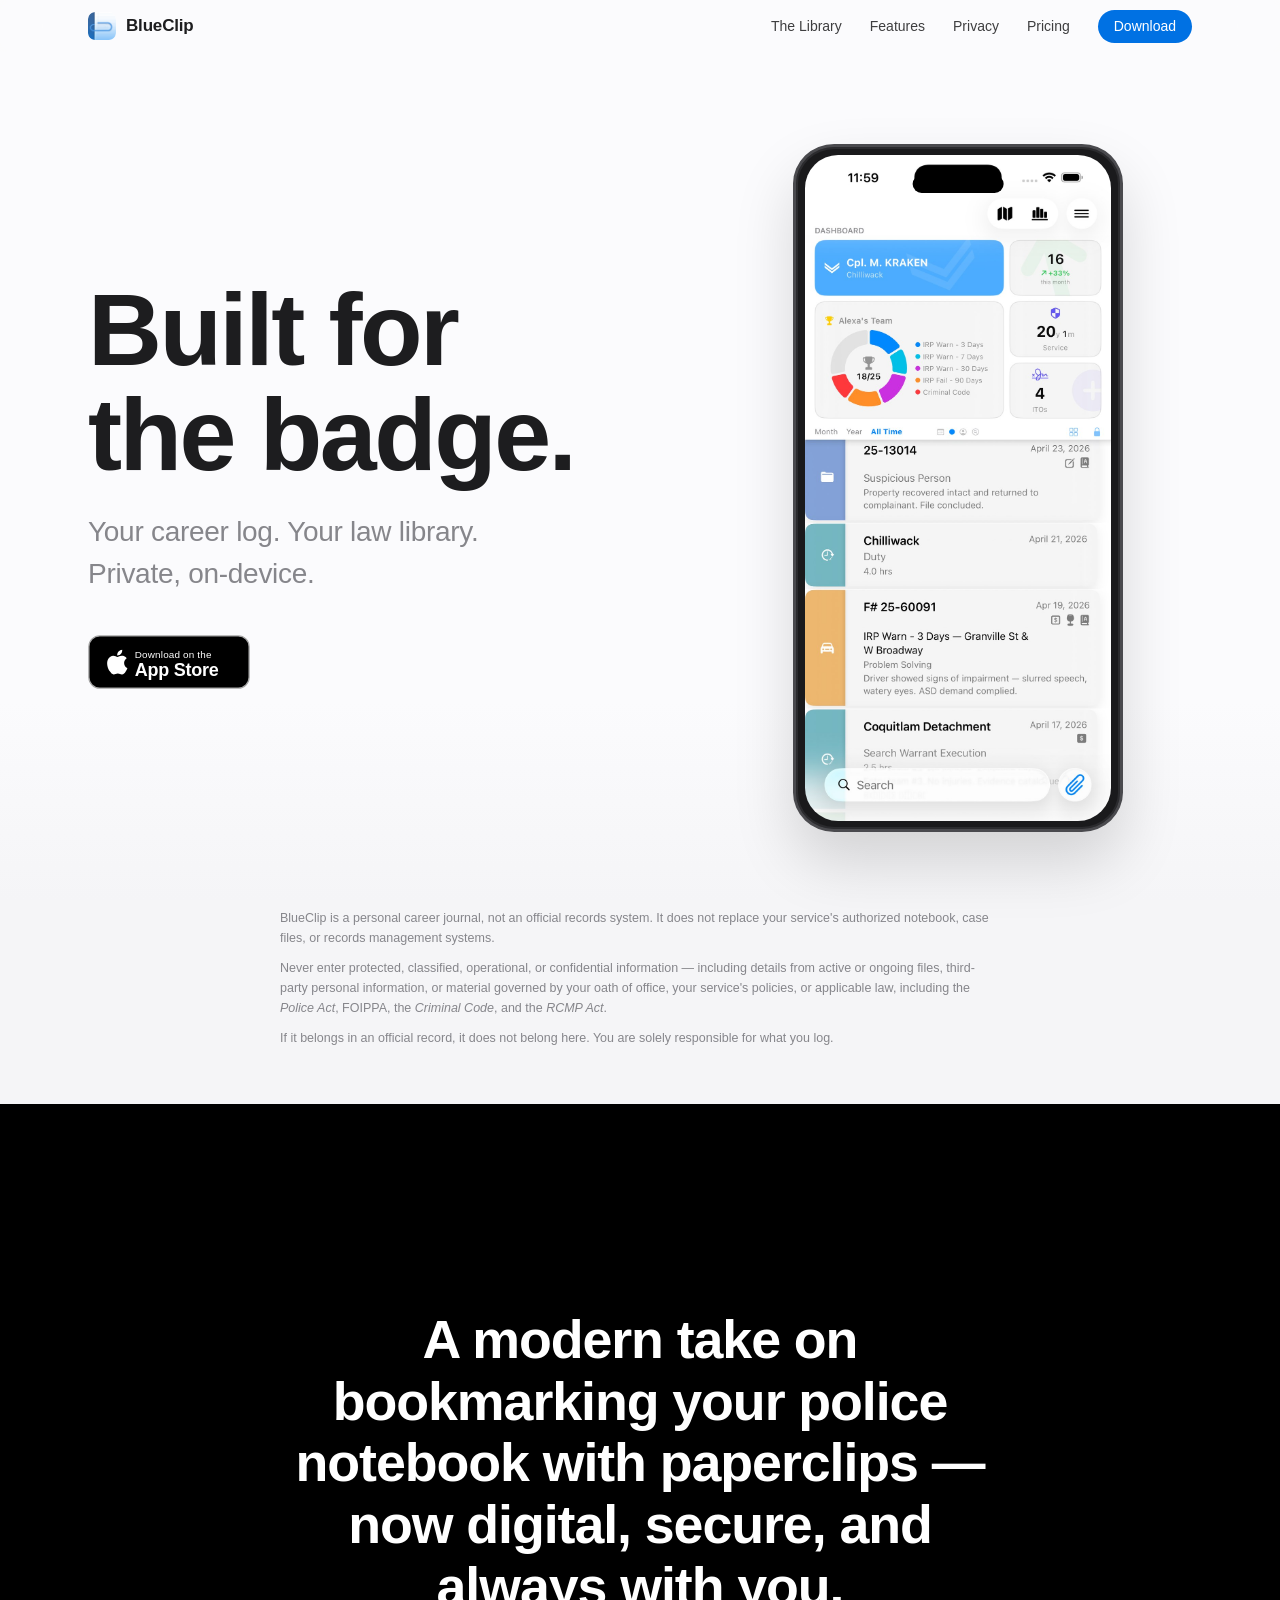
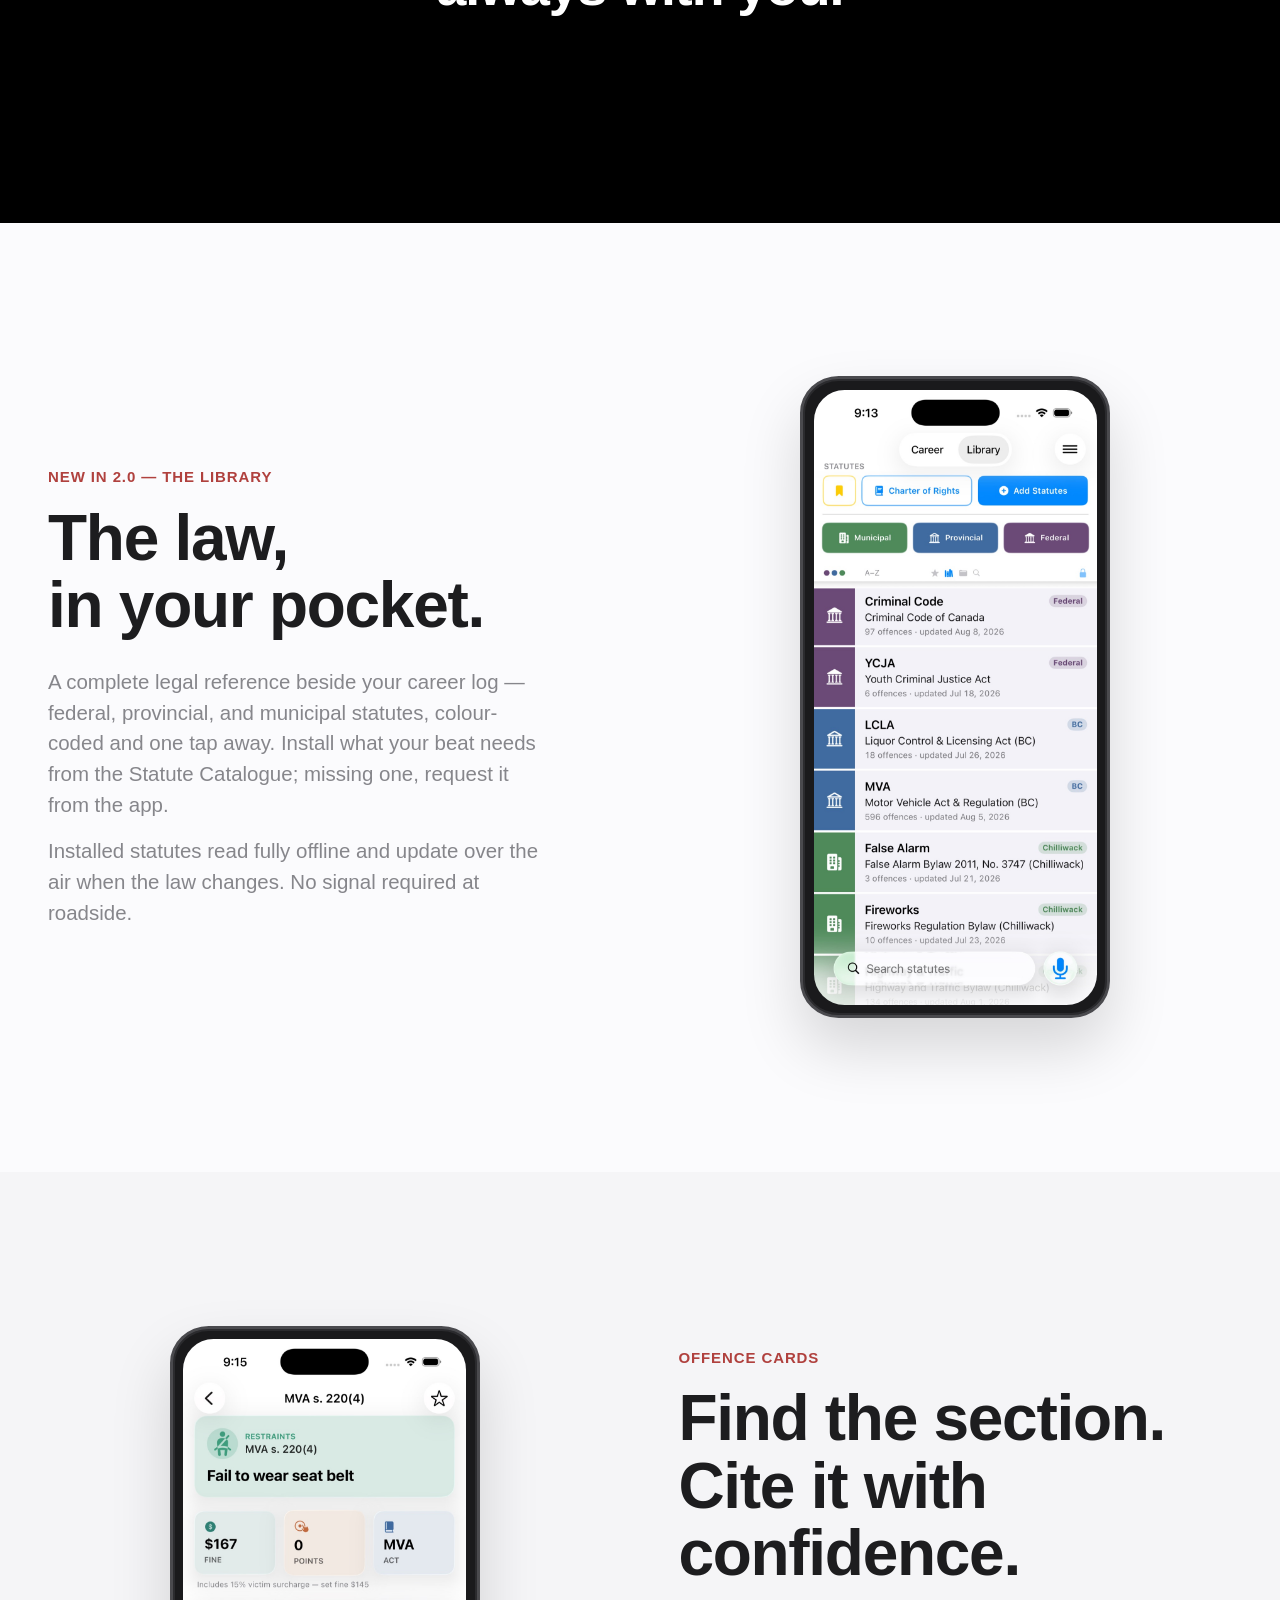
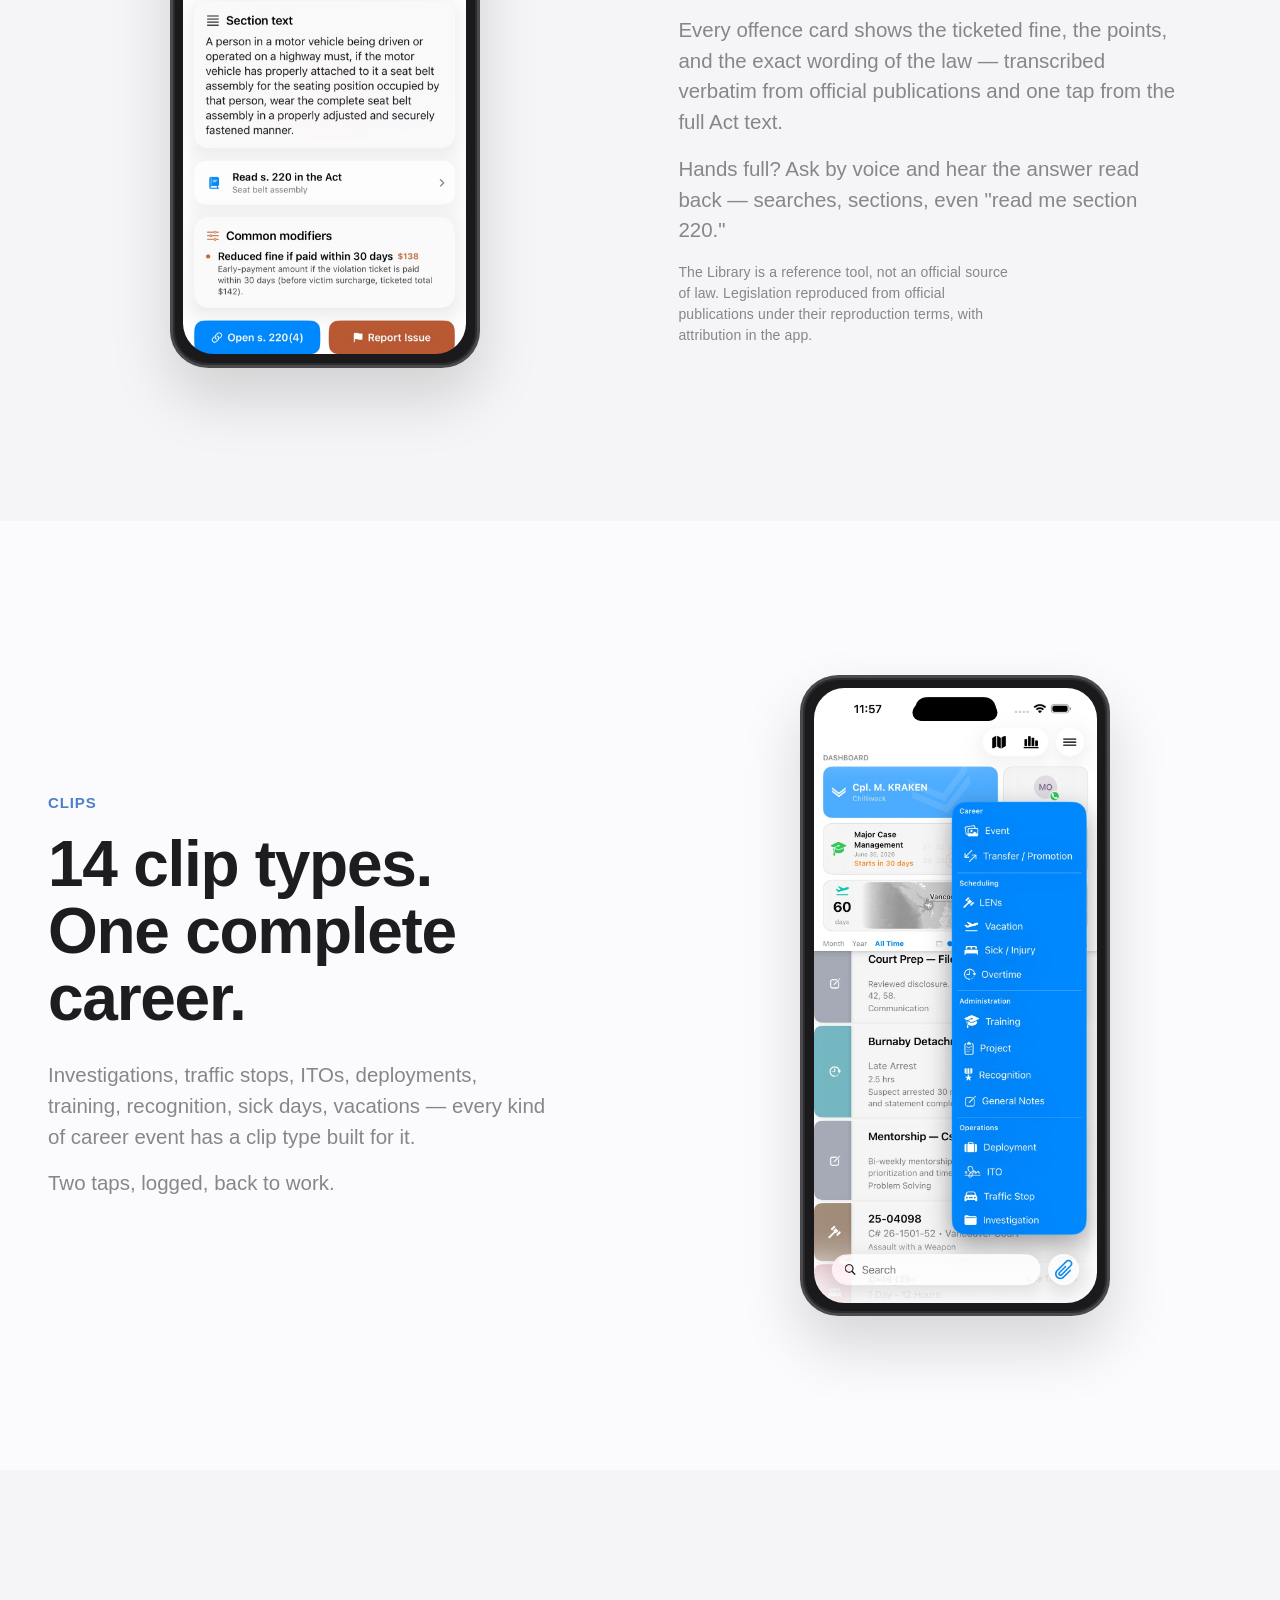
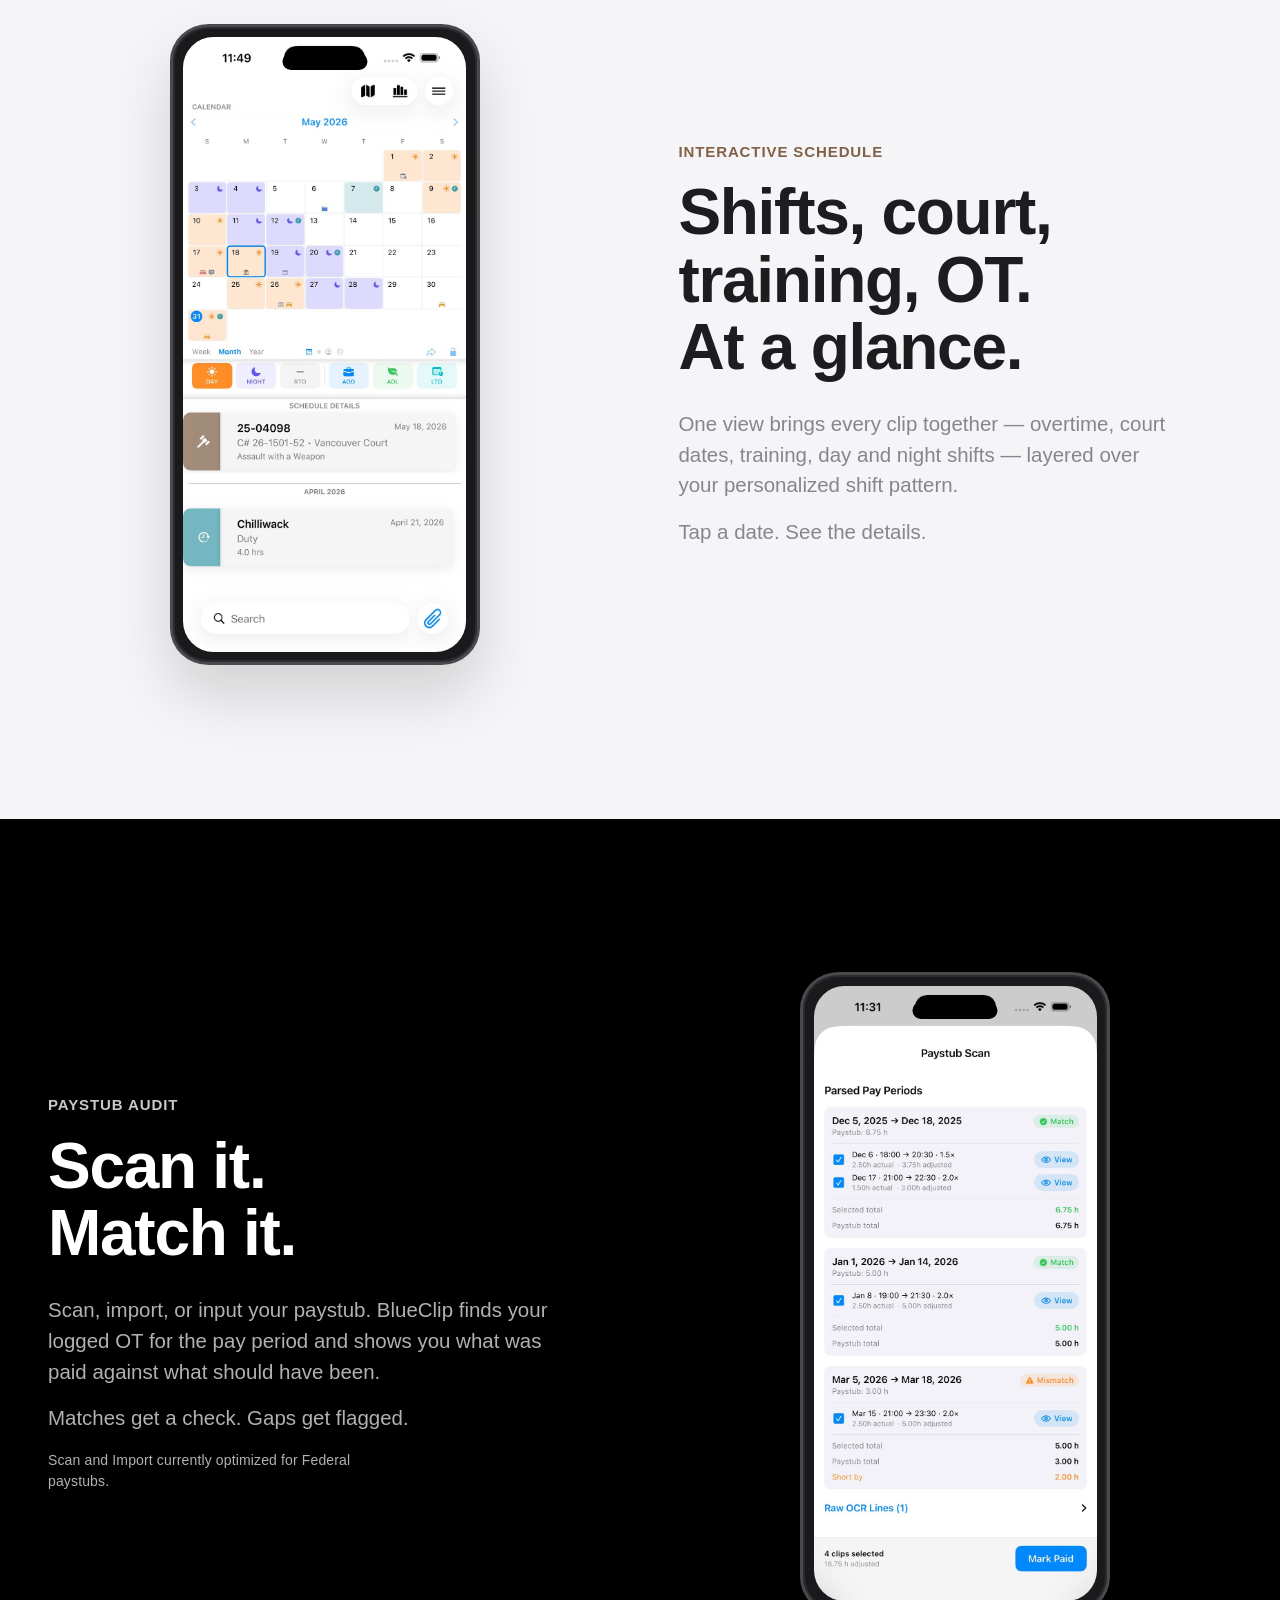
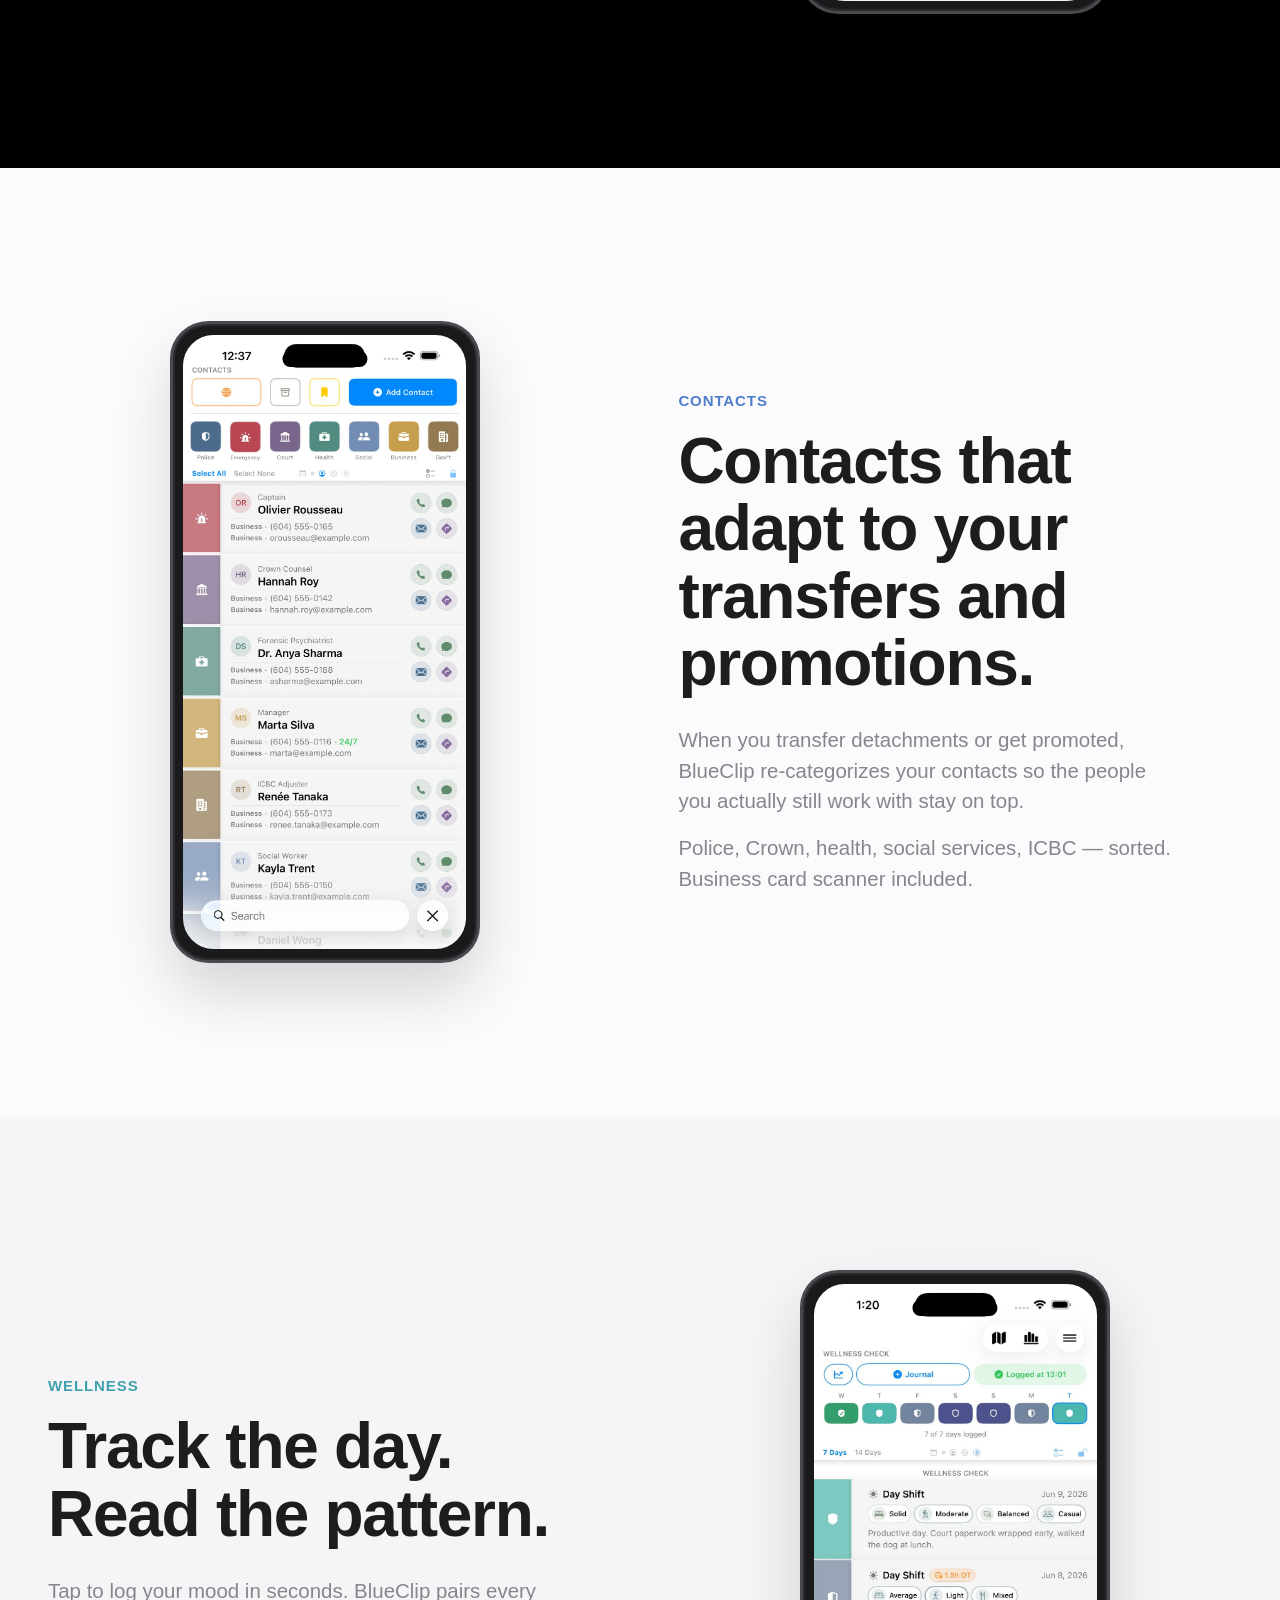
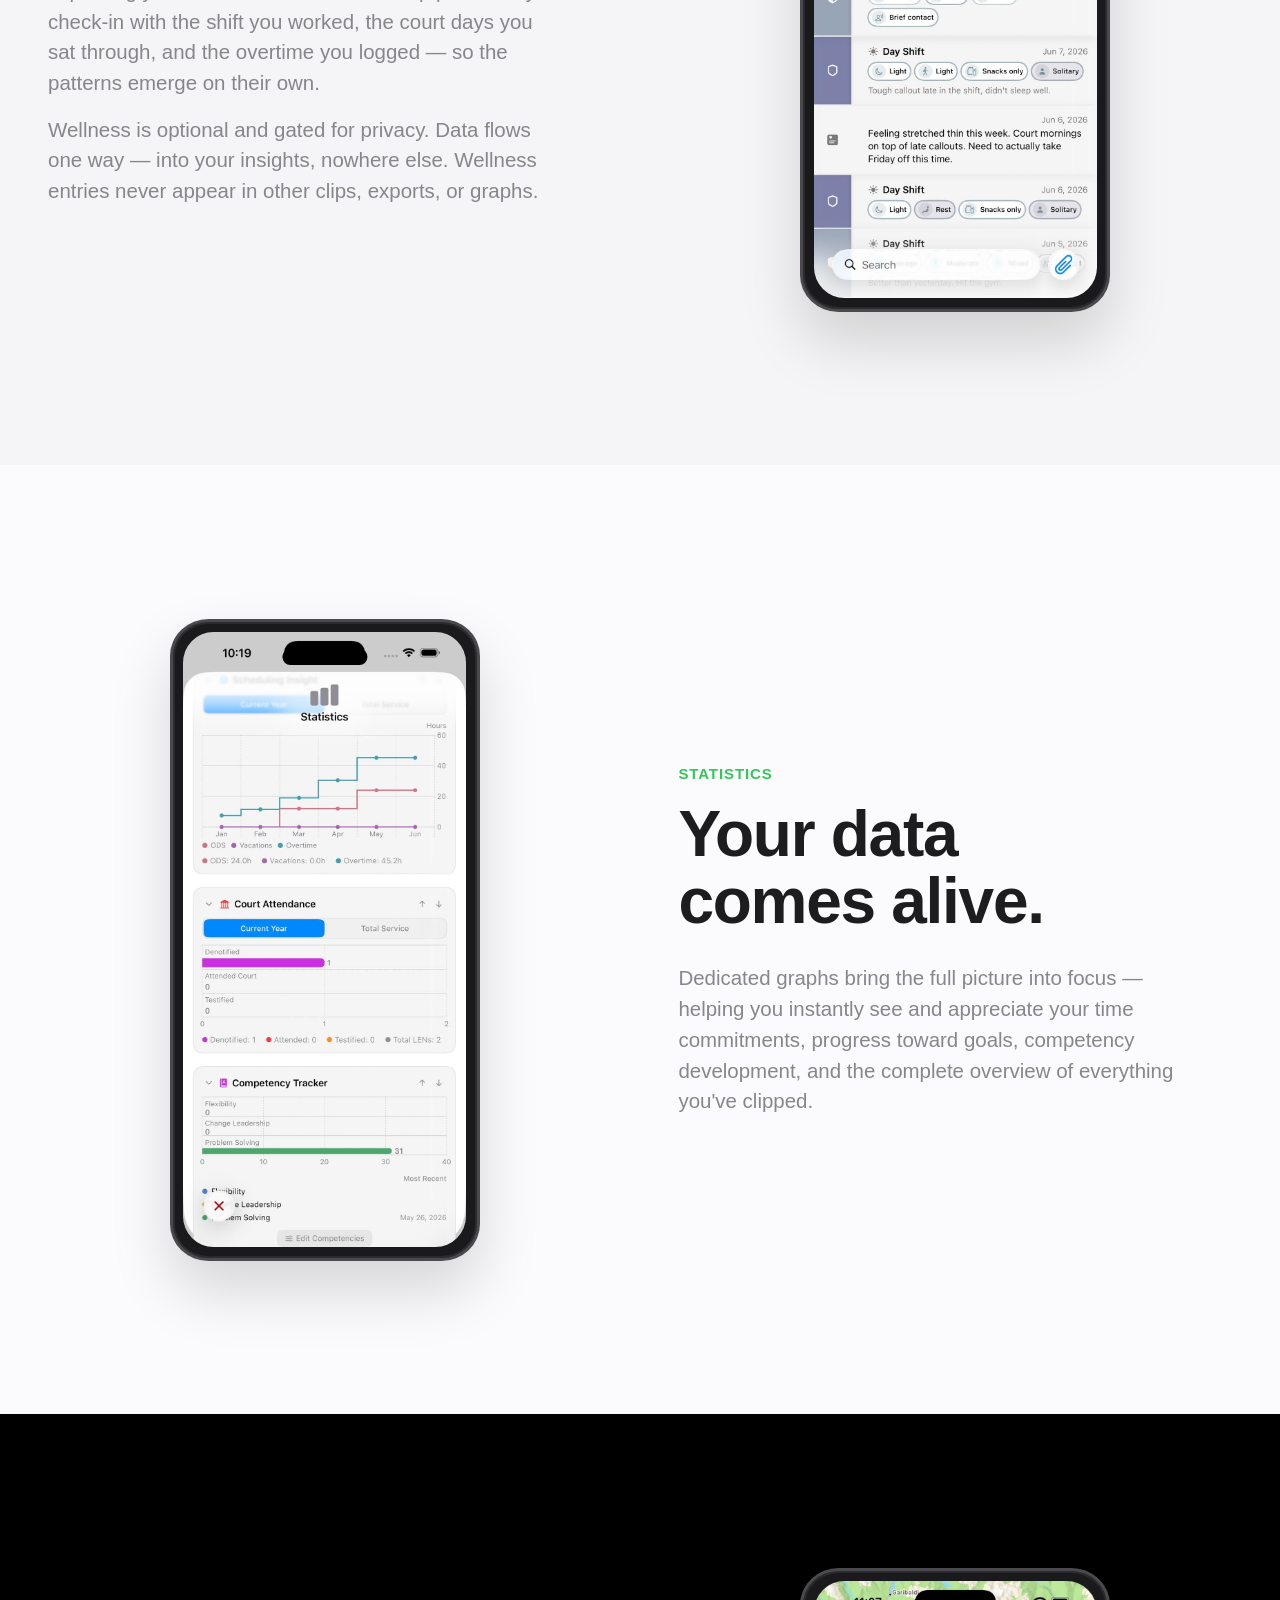
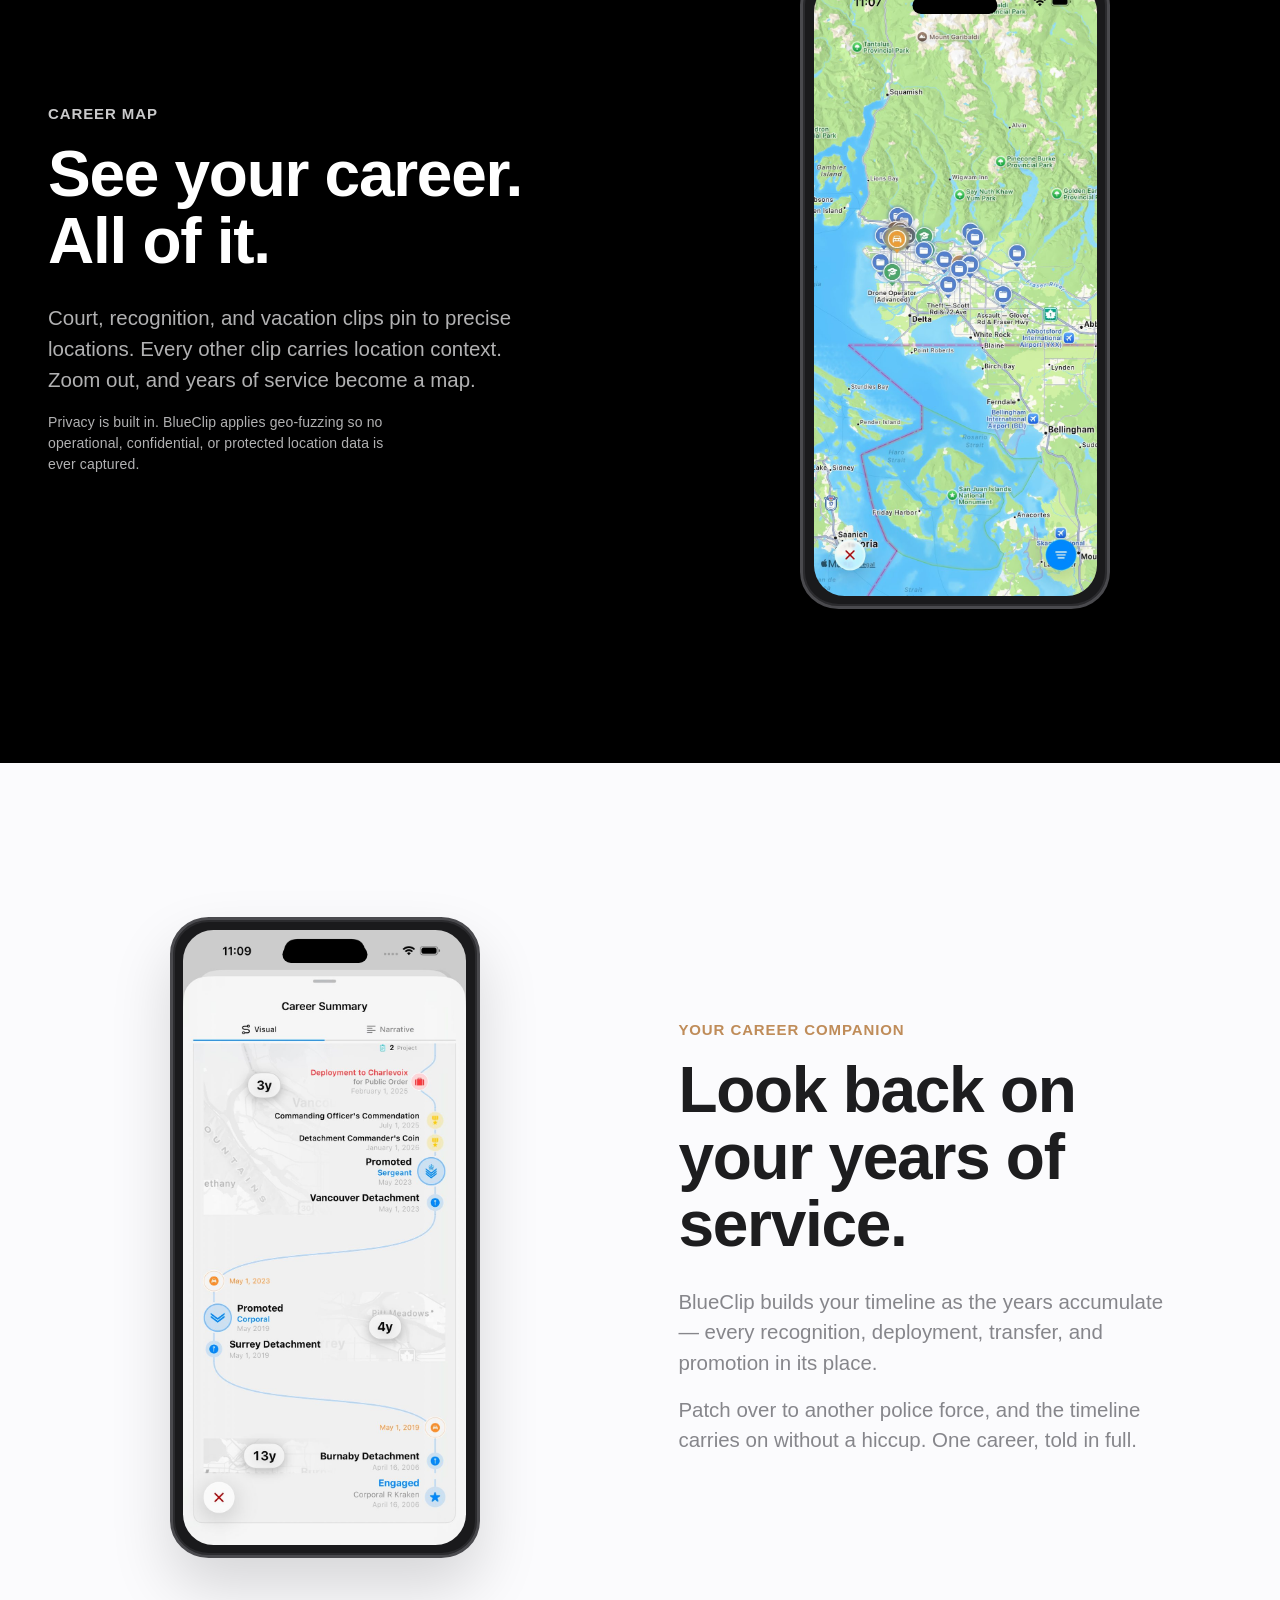
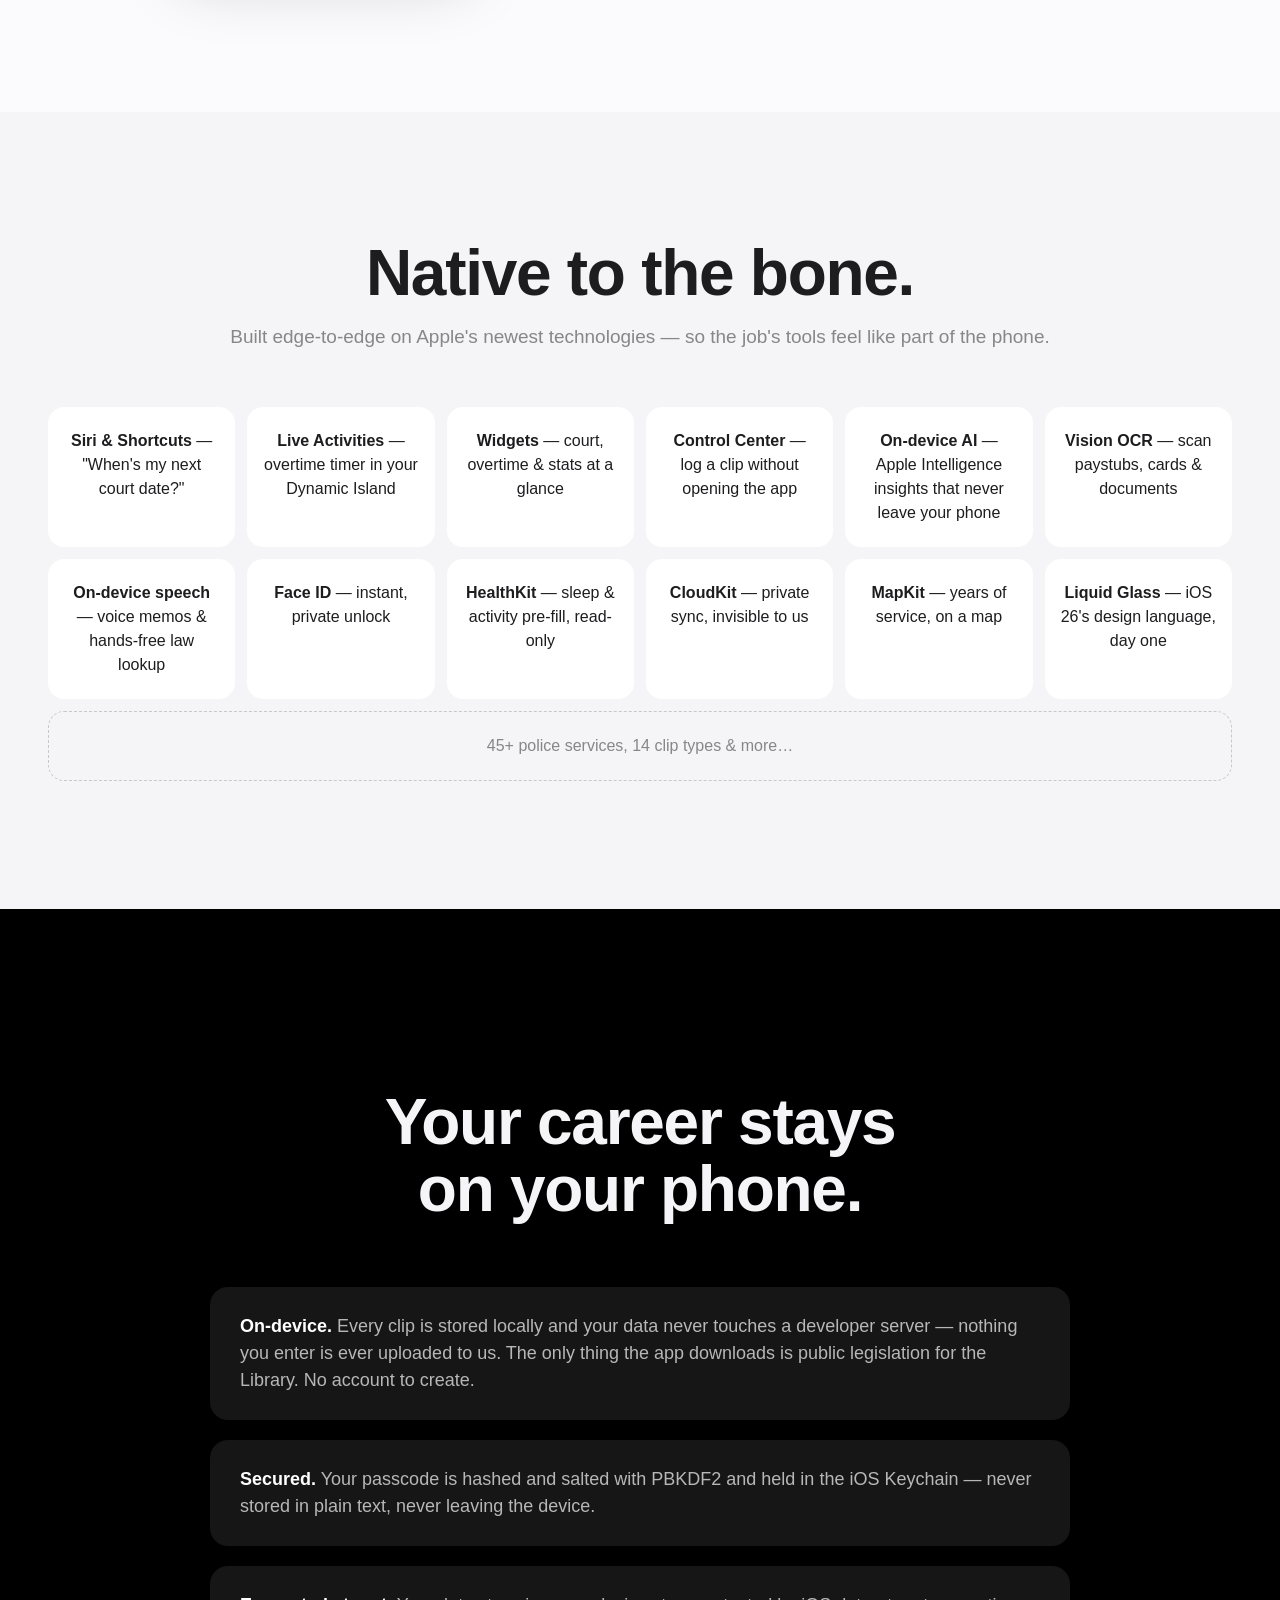
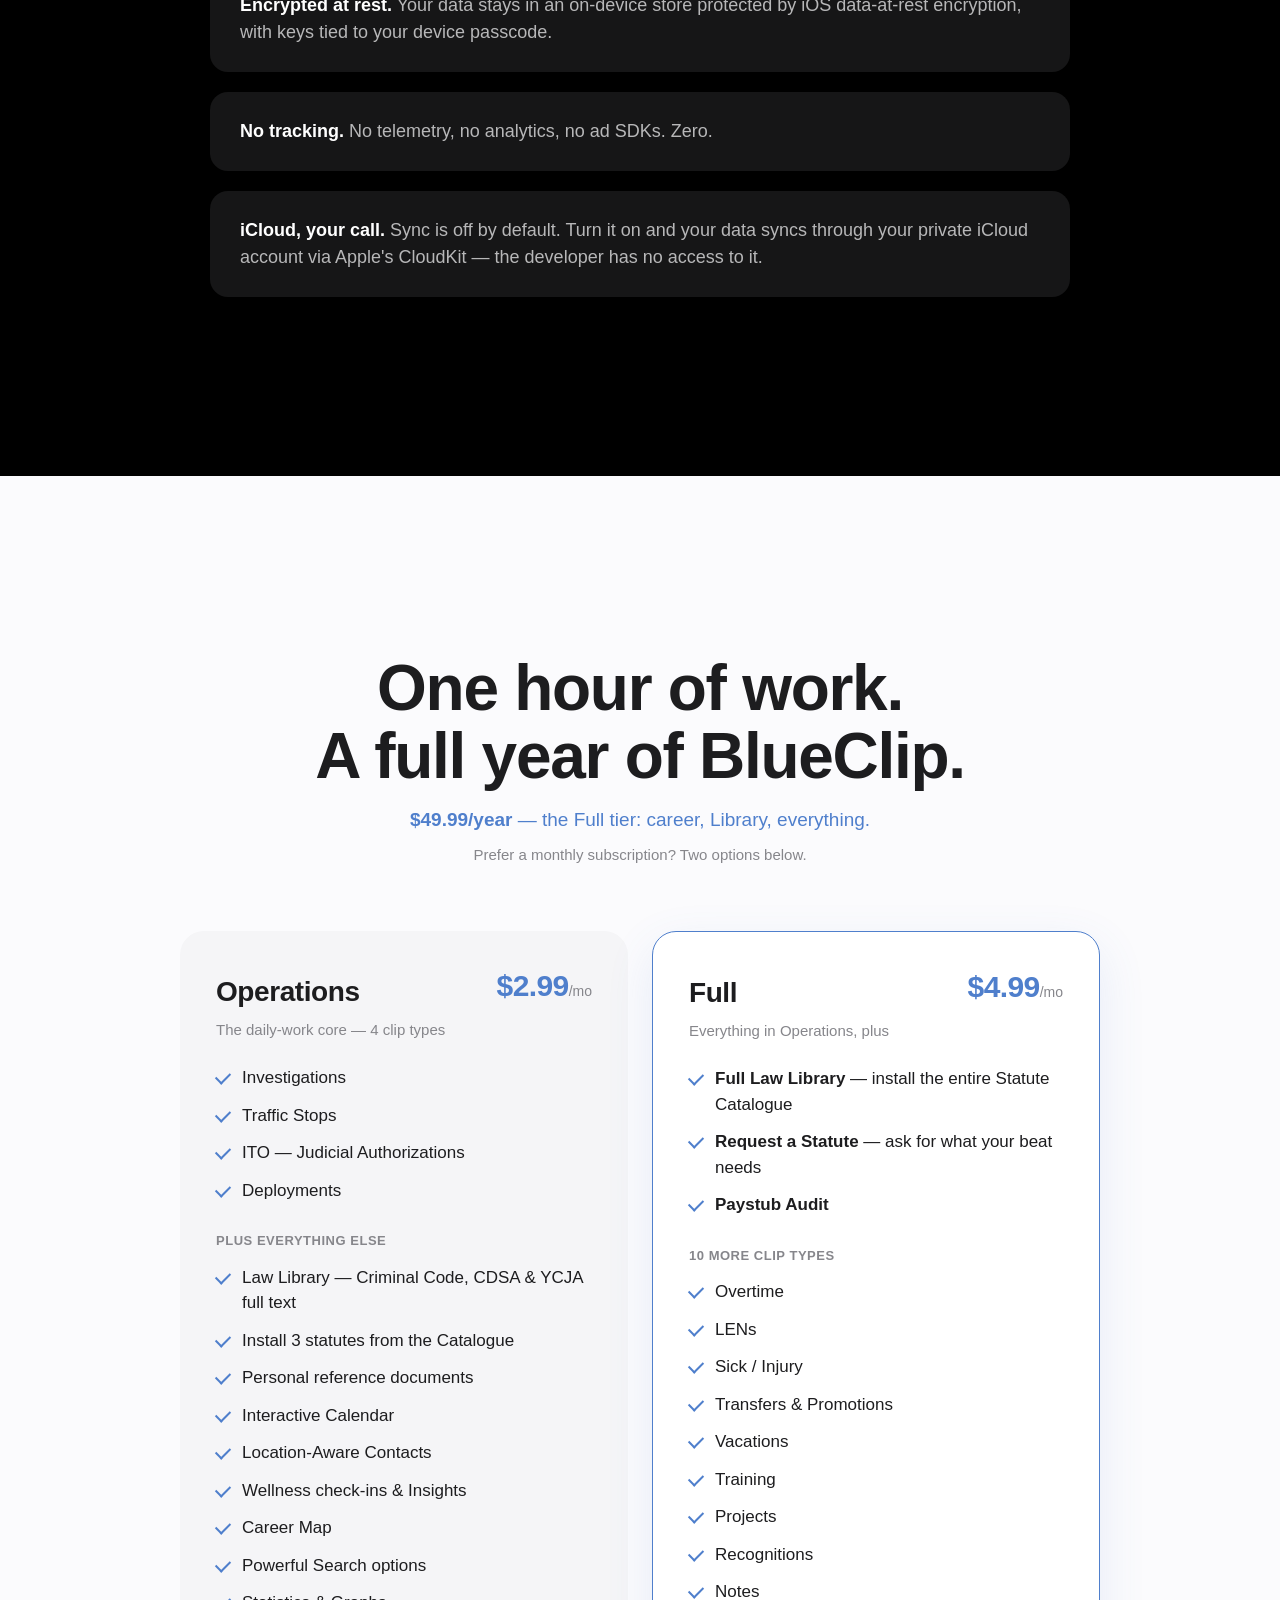
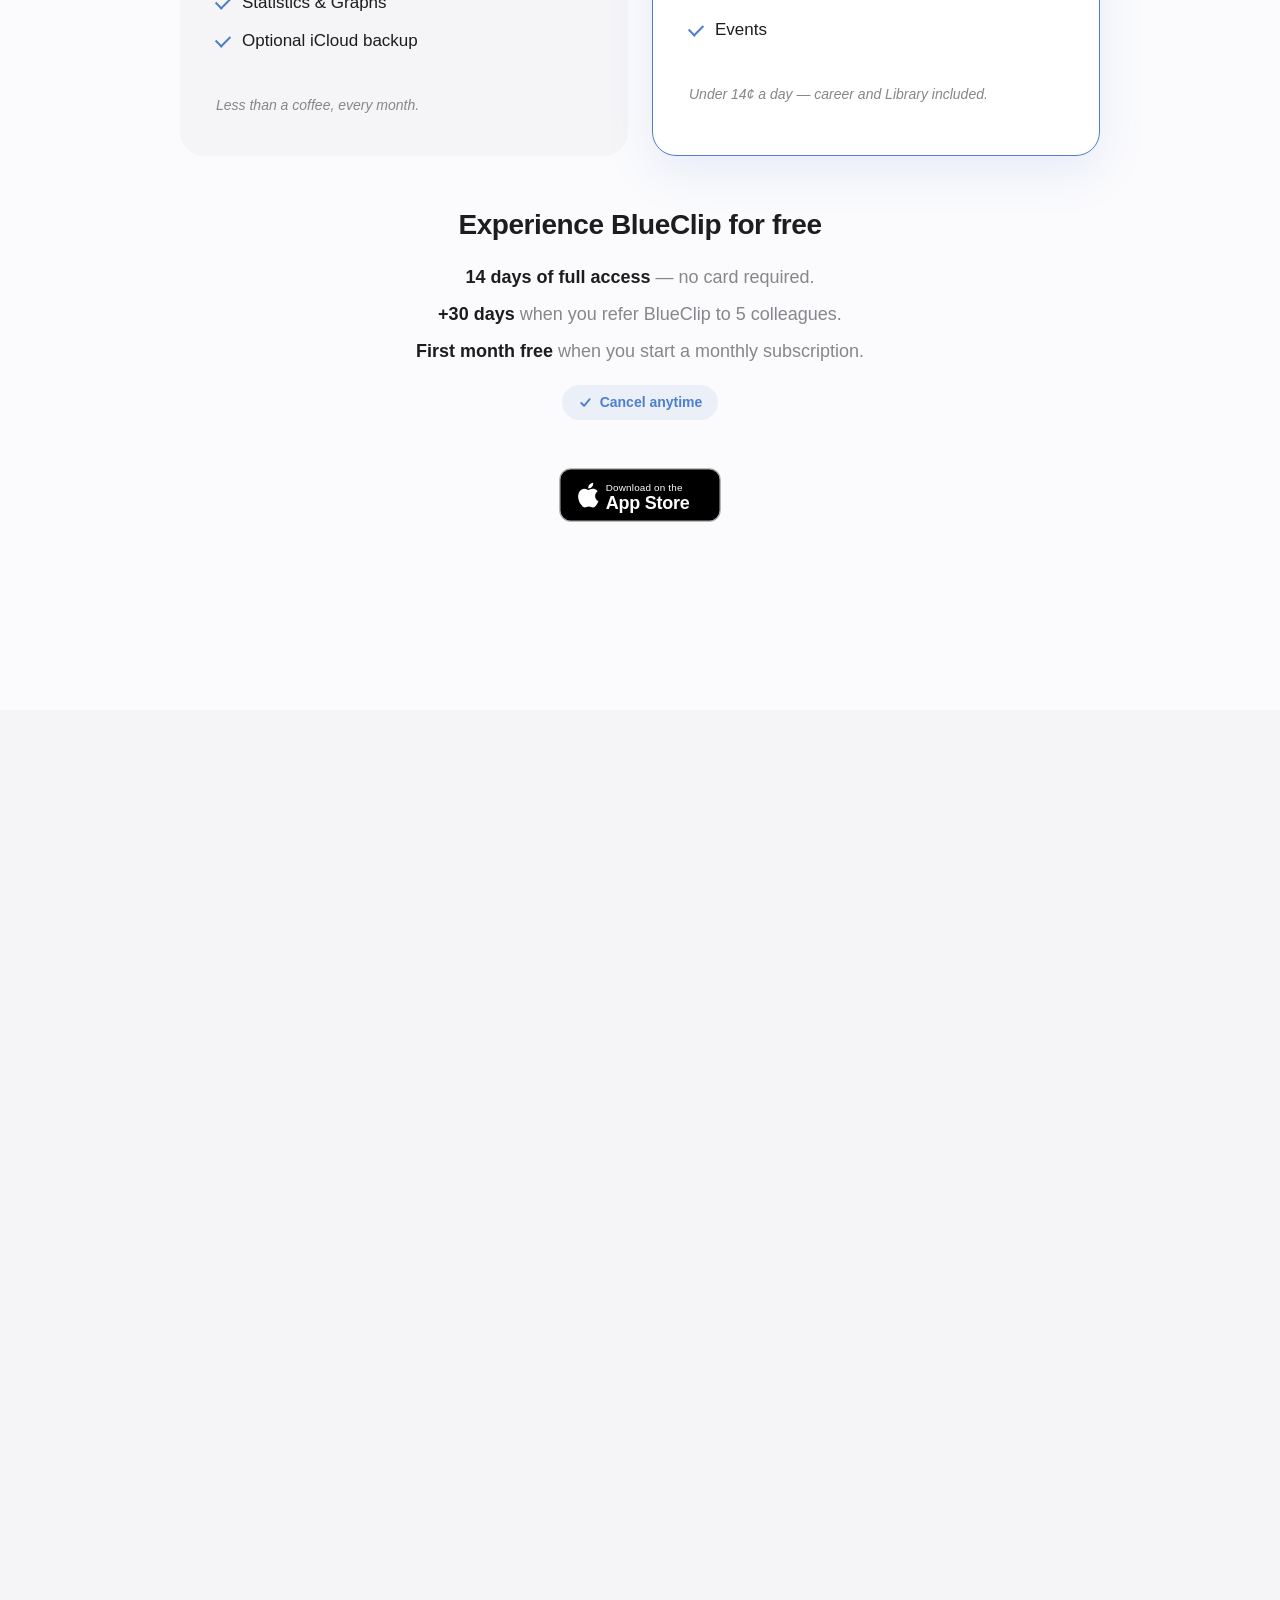
==== commit d50b9953: "nav: add "The Library" link ahead of Features The headline 2.0 feature had no nav entry; Features ju" ====
--- a/blueclip/index.html
+++ b/blueclip/index.html
@@ -41,6 +41,7 @@
       <span>BlueClip</span>
     </a>
     <div class="nav-links">
+      <a href="#library">The Library</a>
       <a href="#features">Features</a>
       <a href="#privacy">Privacy</a>
       <a href="#pricing">Pricing</a>
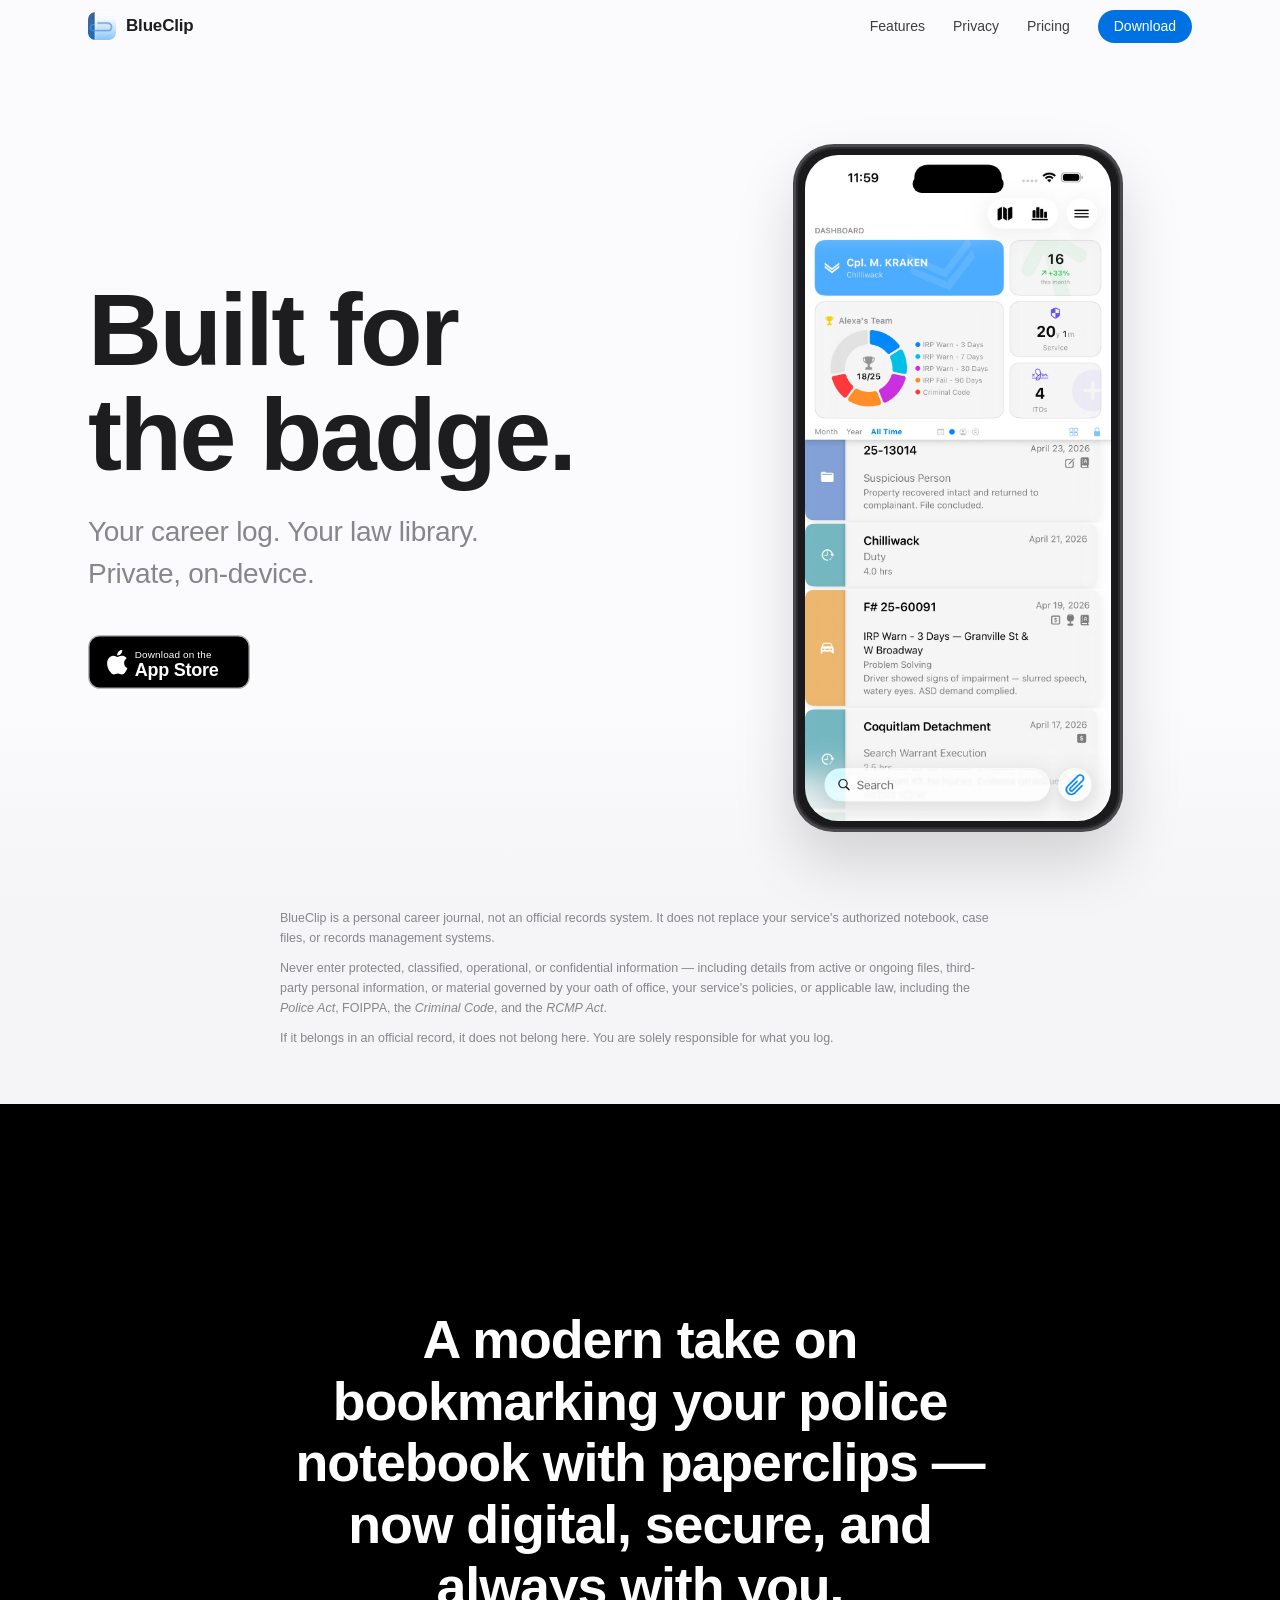
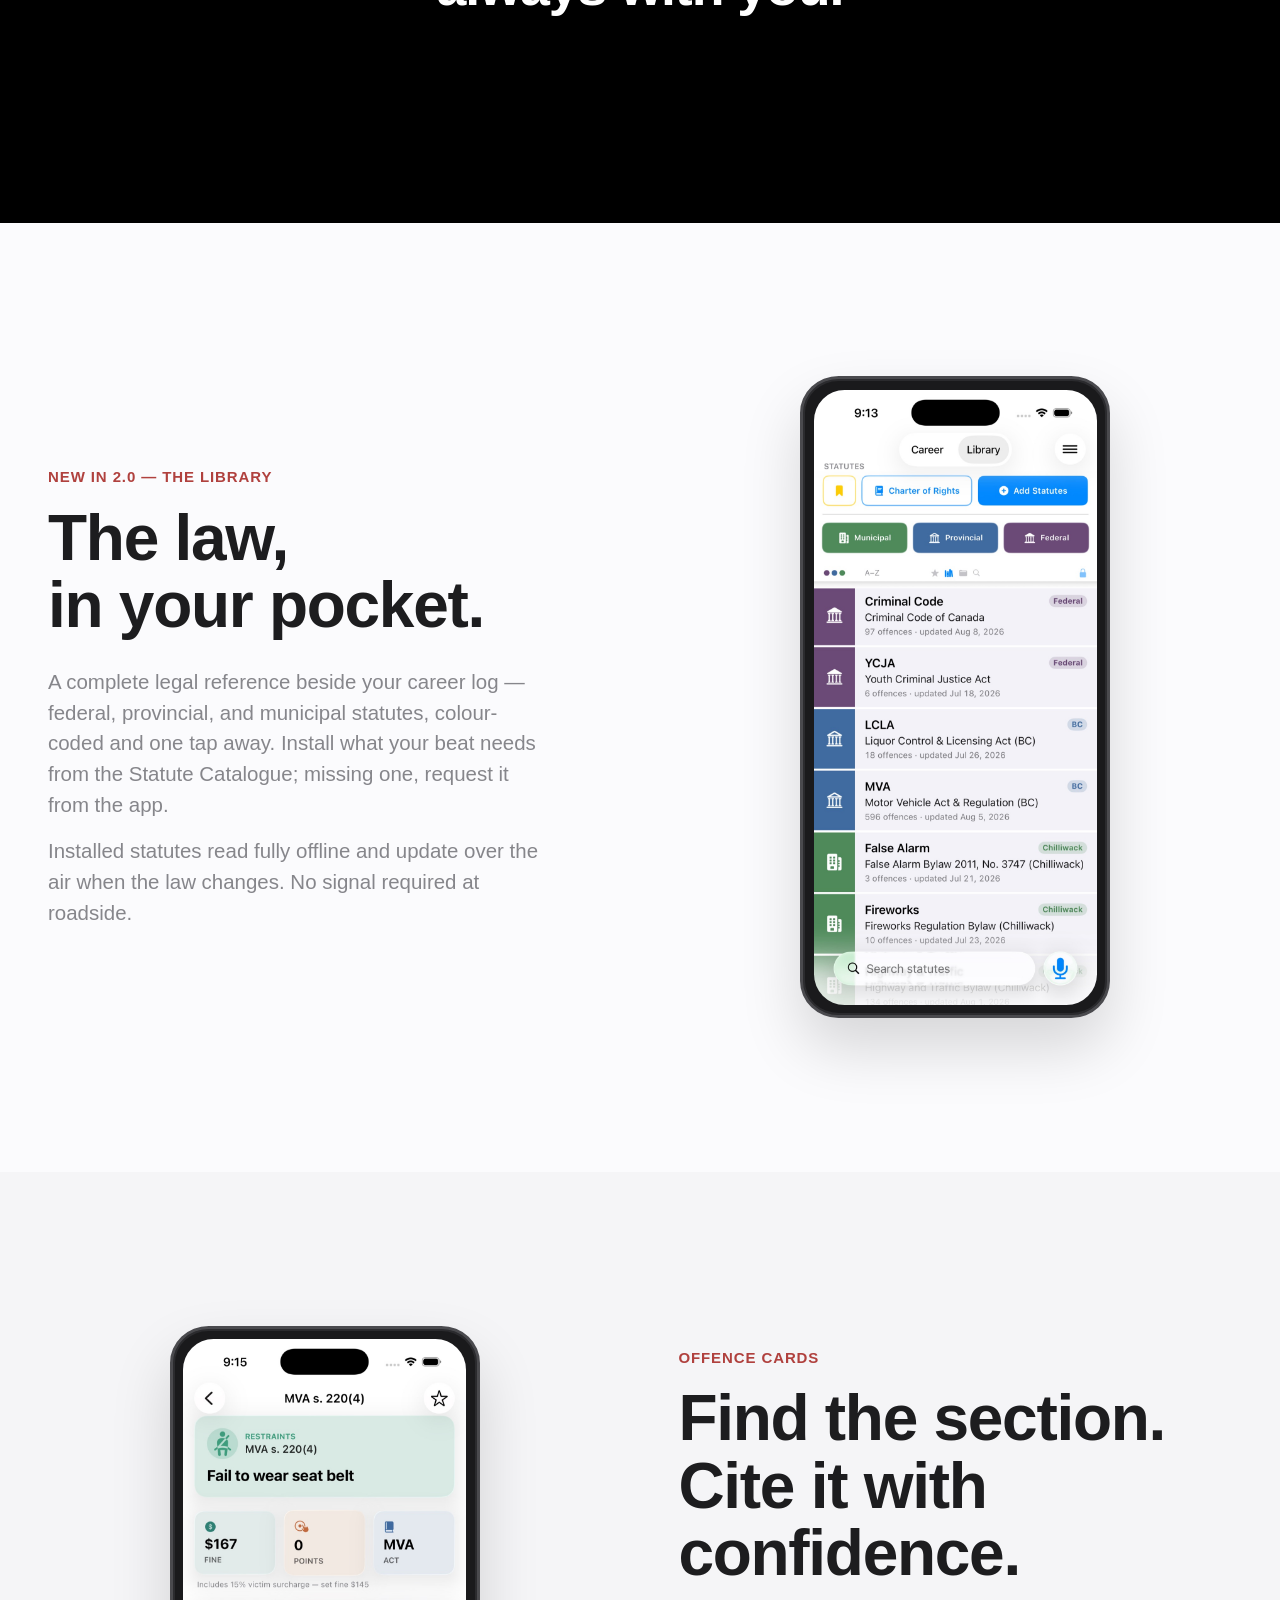
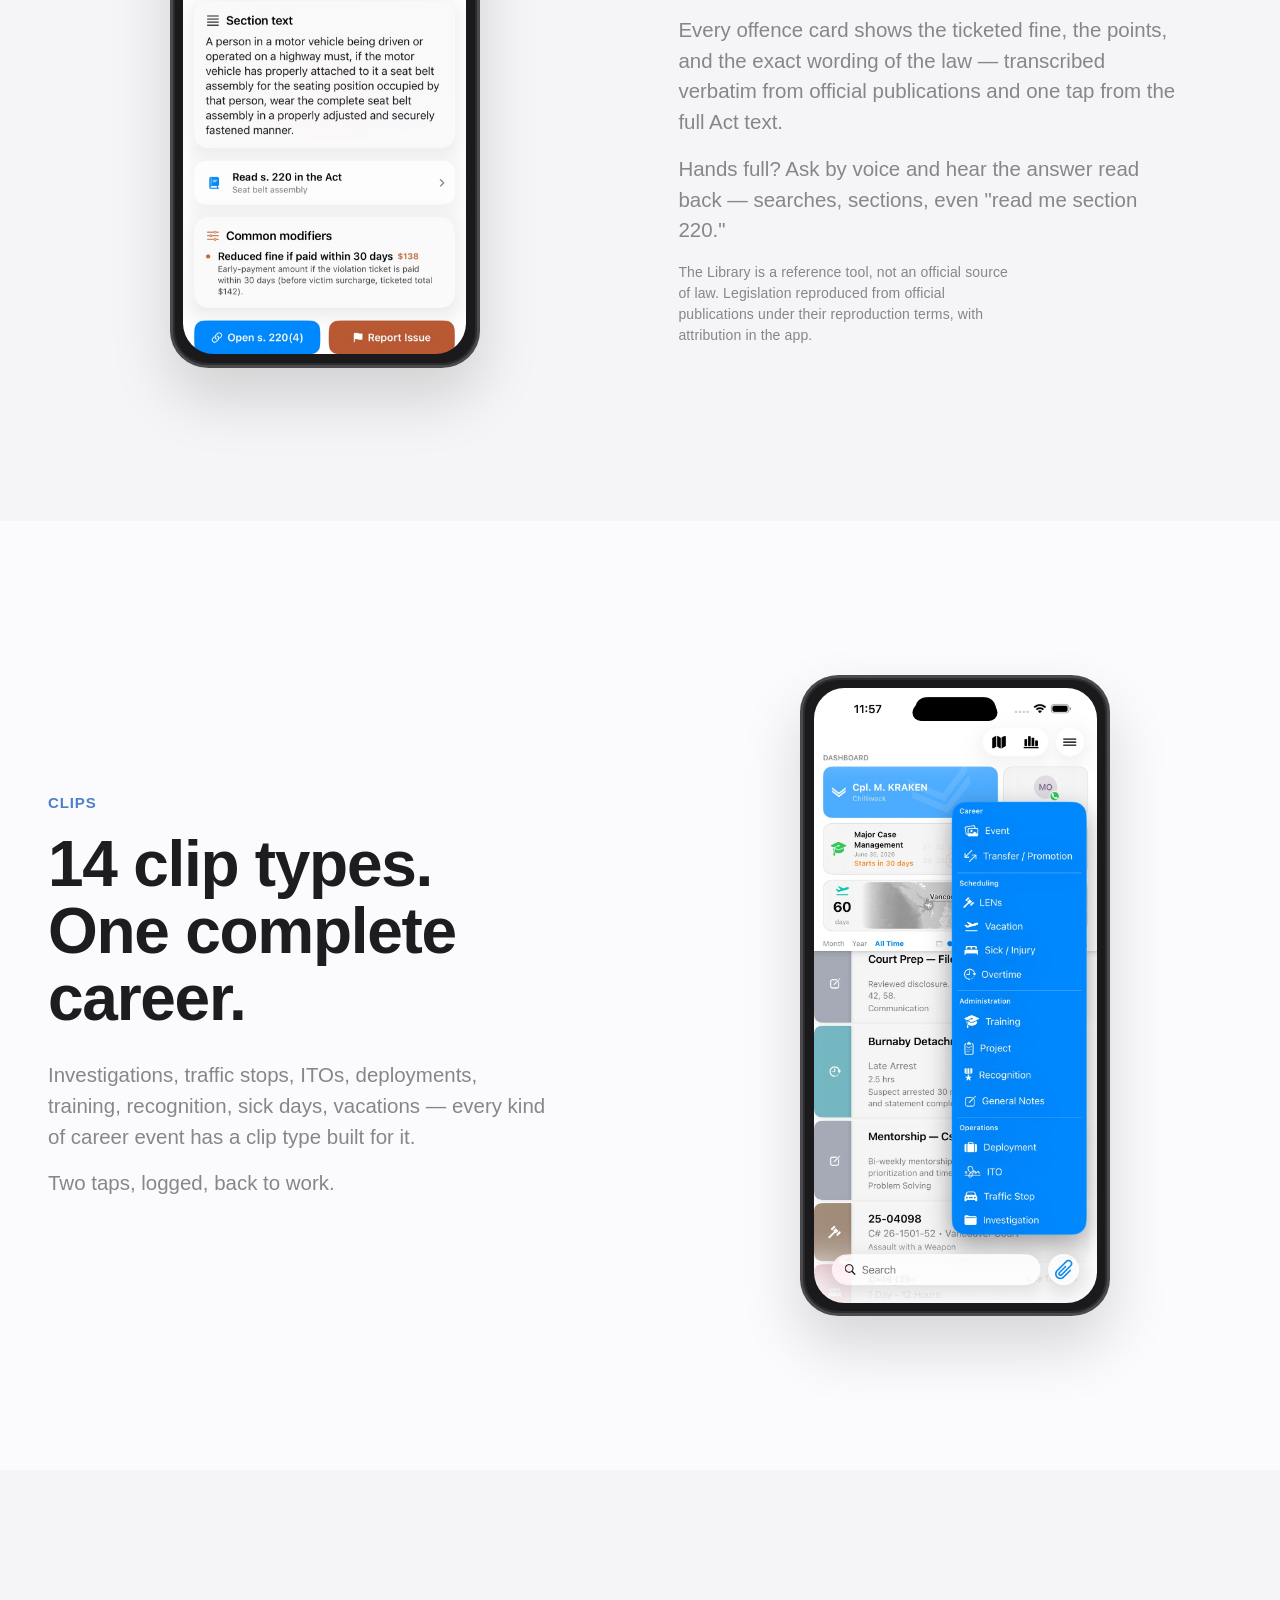
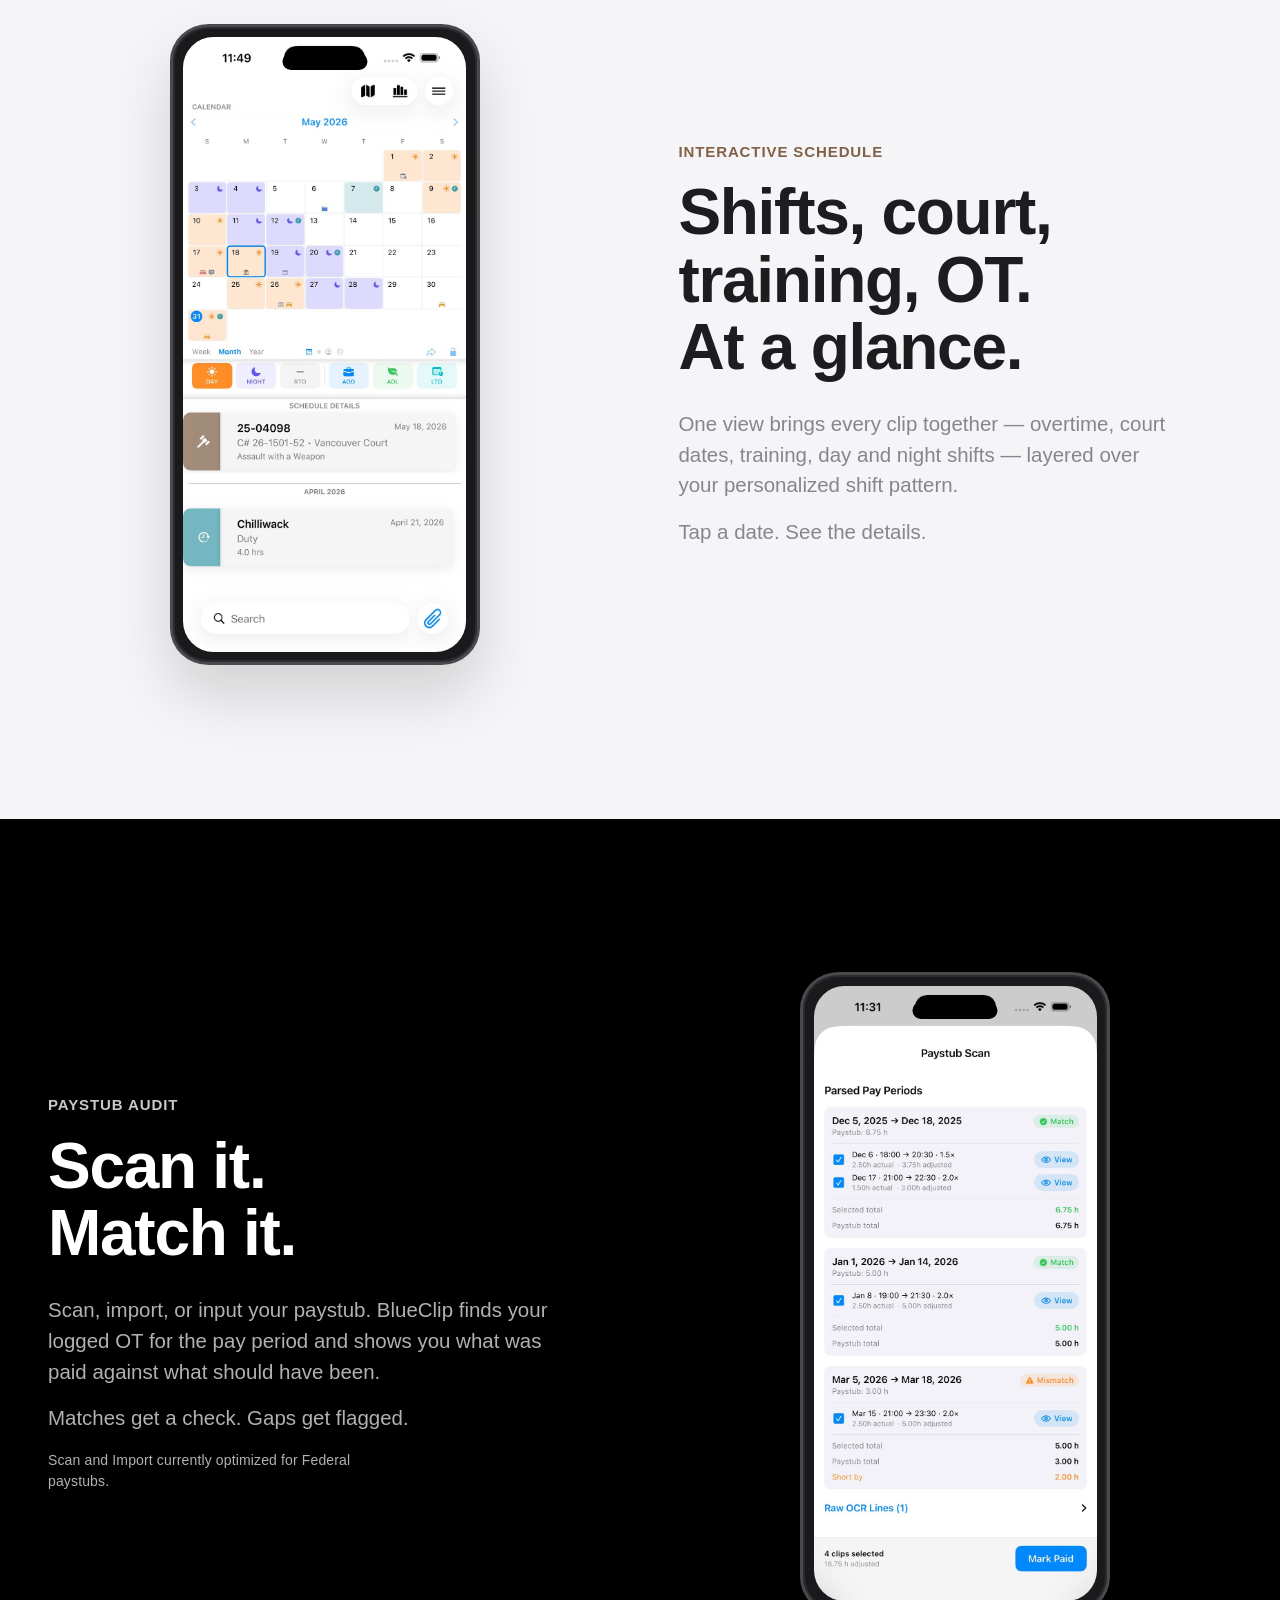
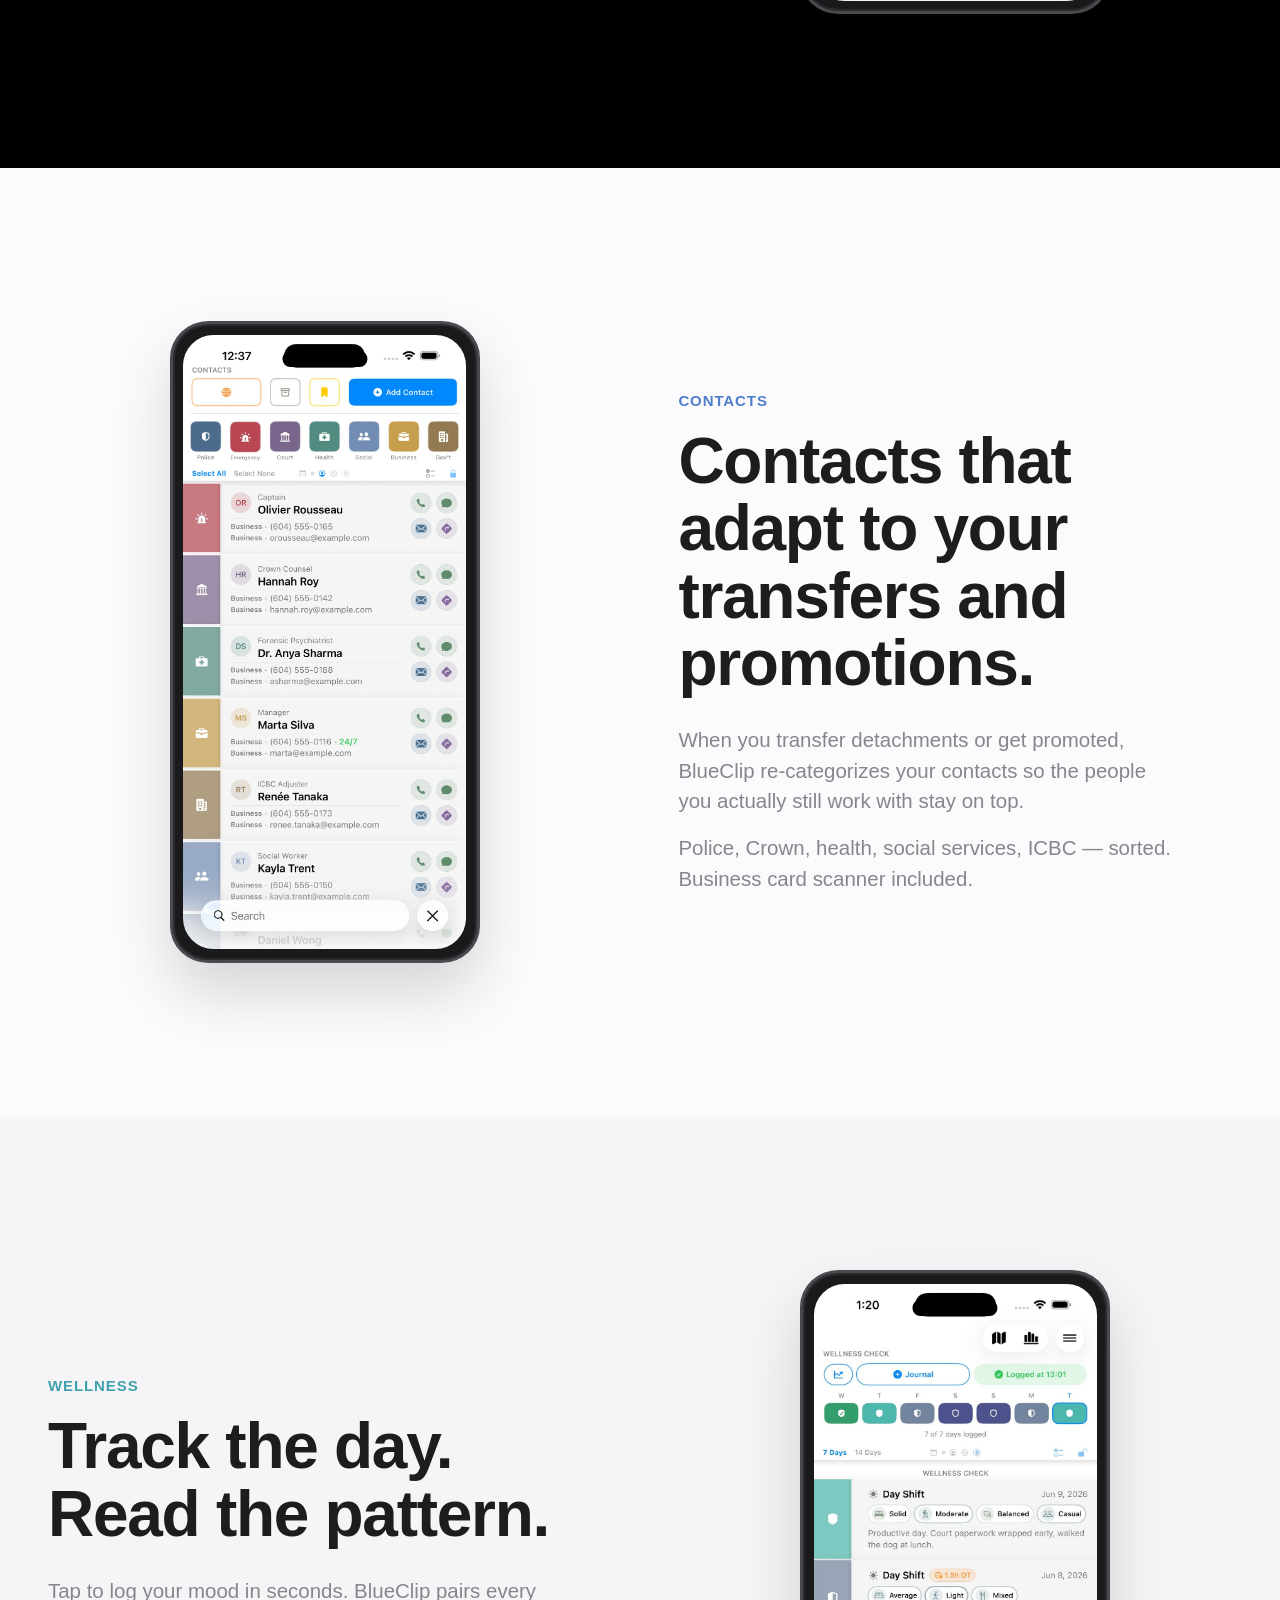
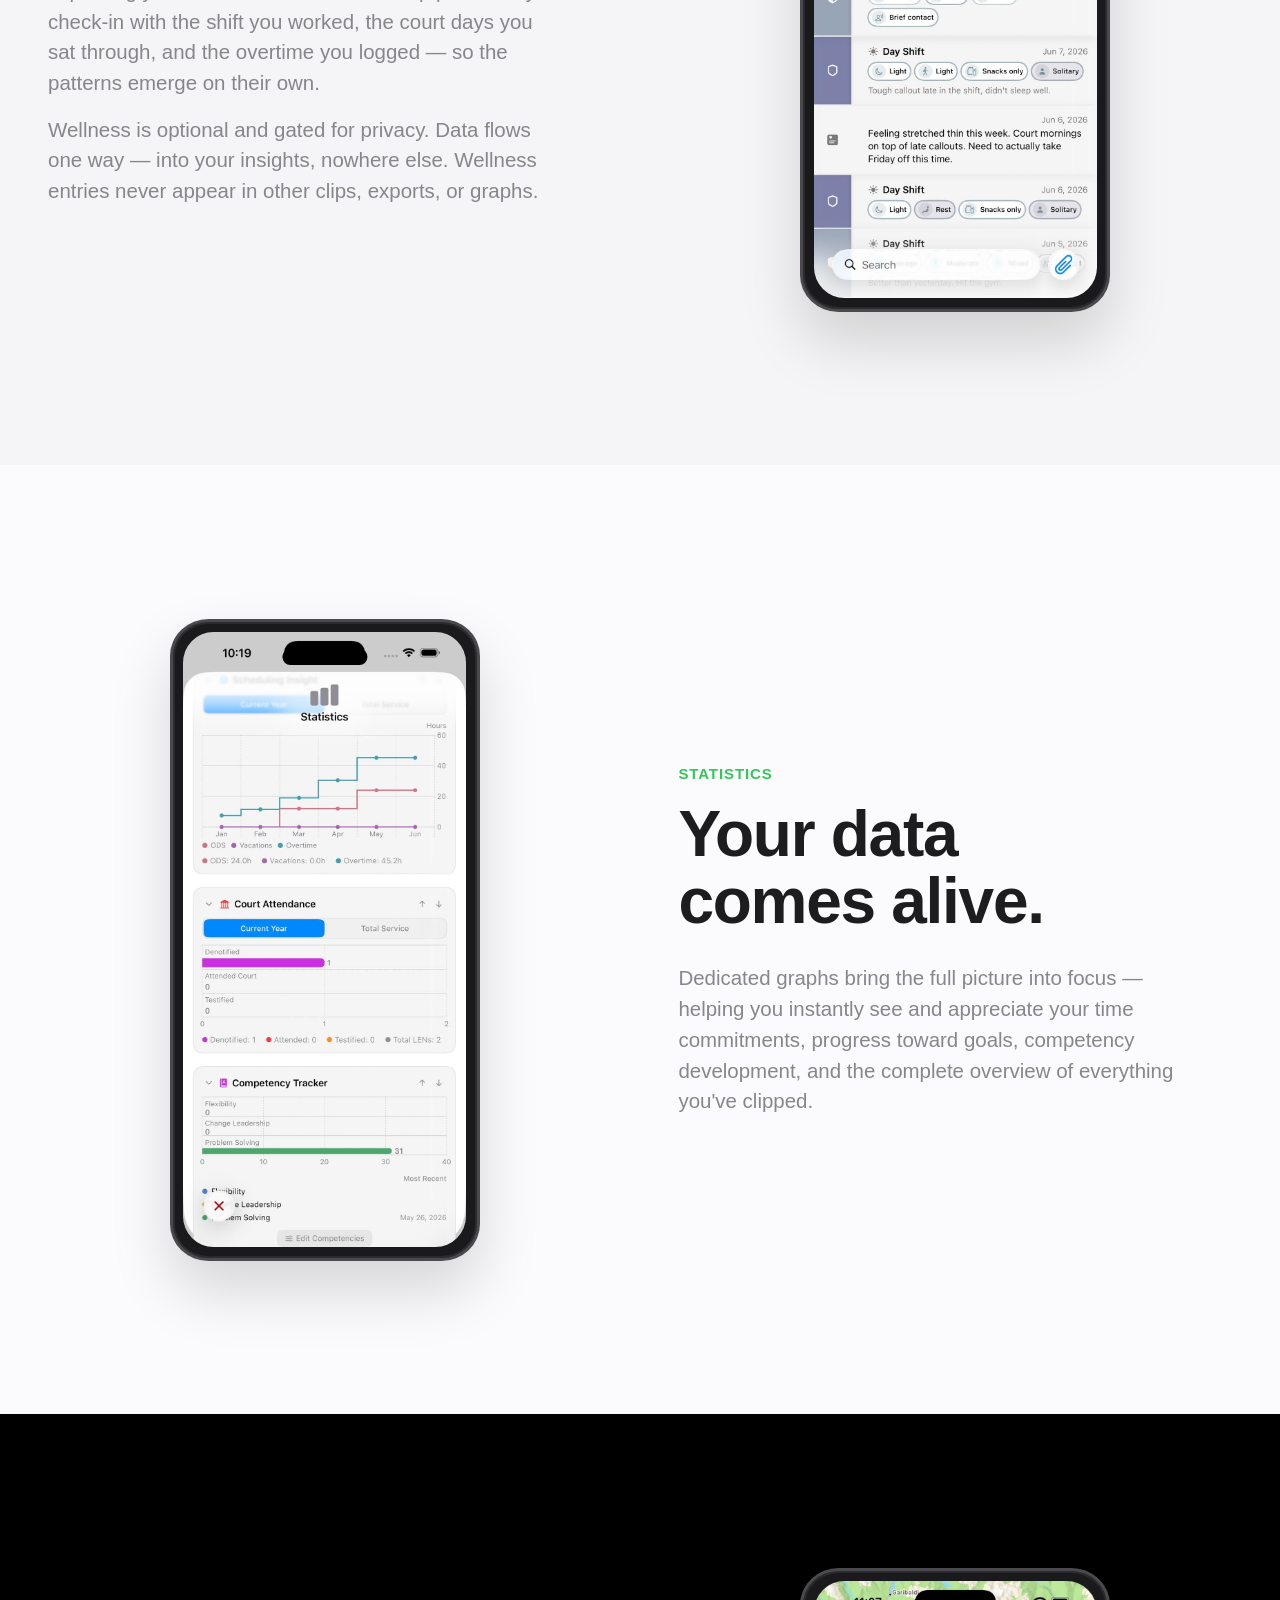
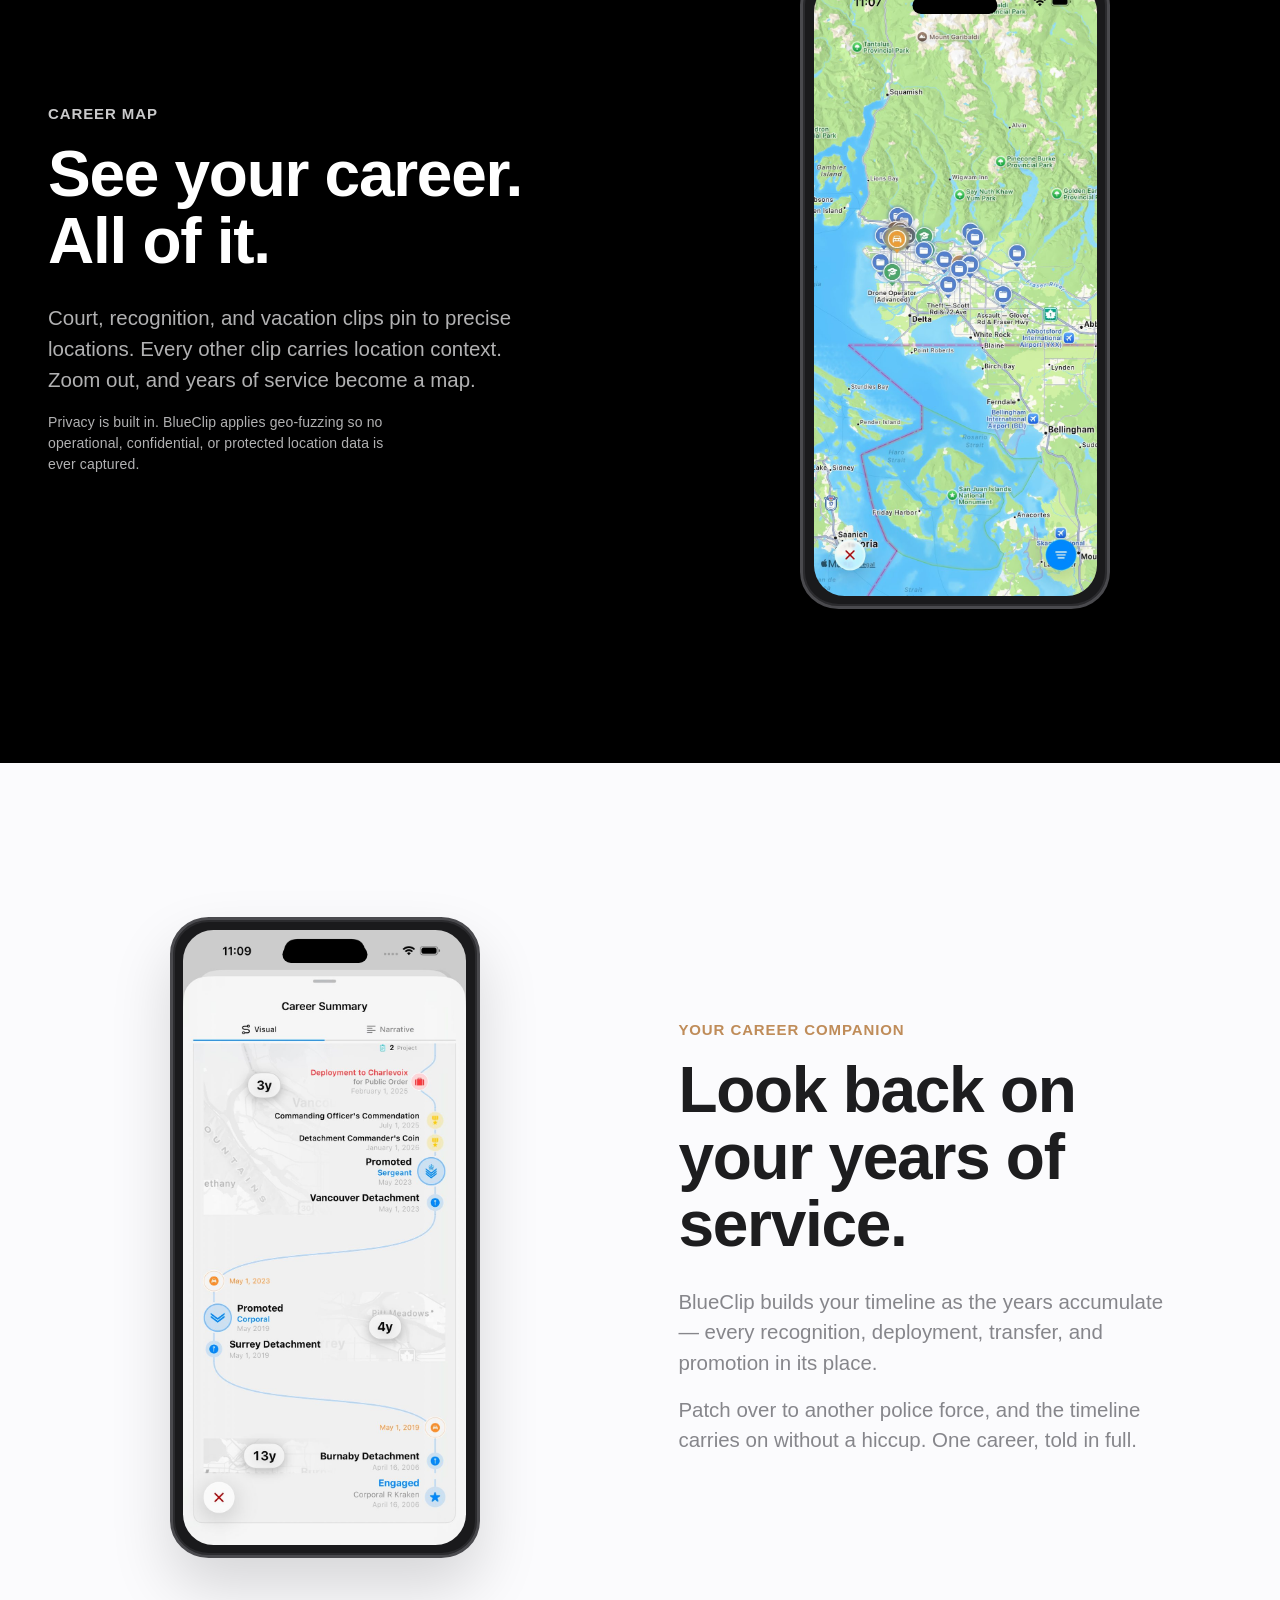
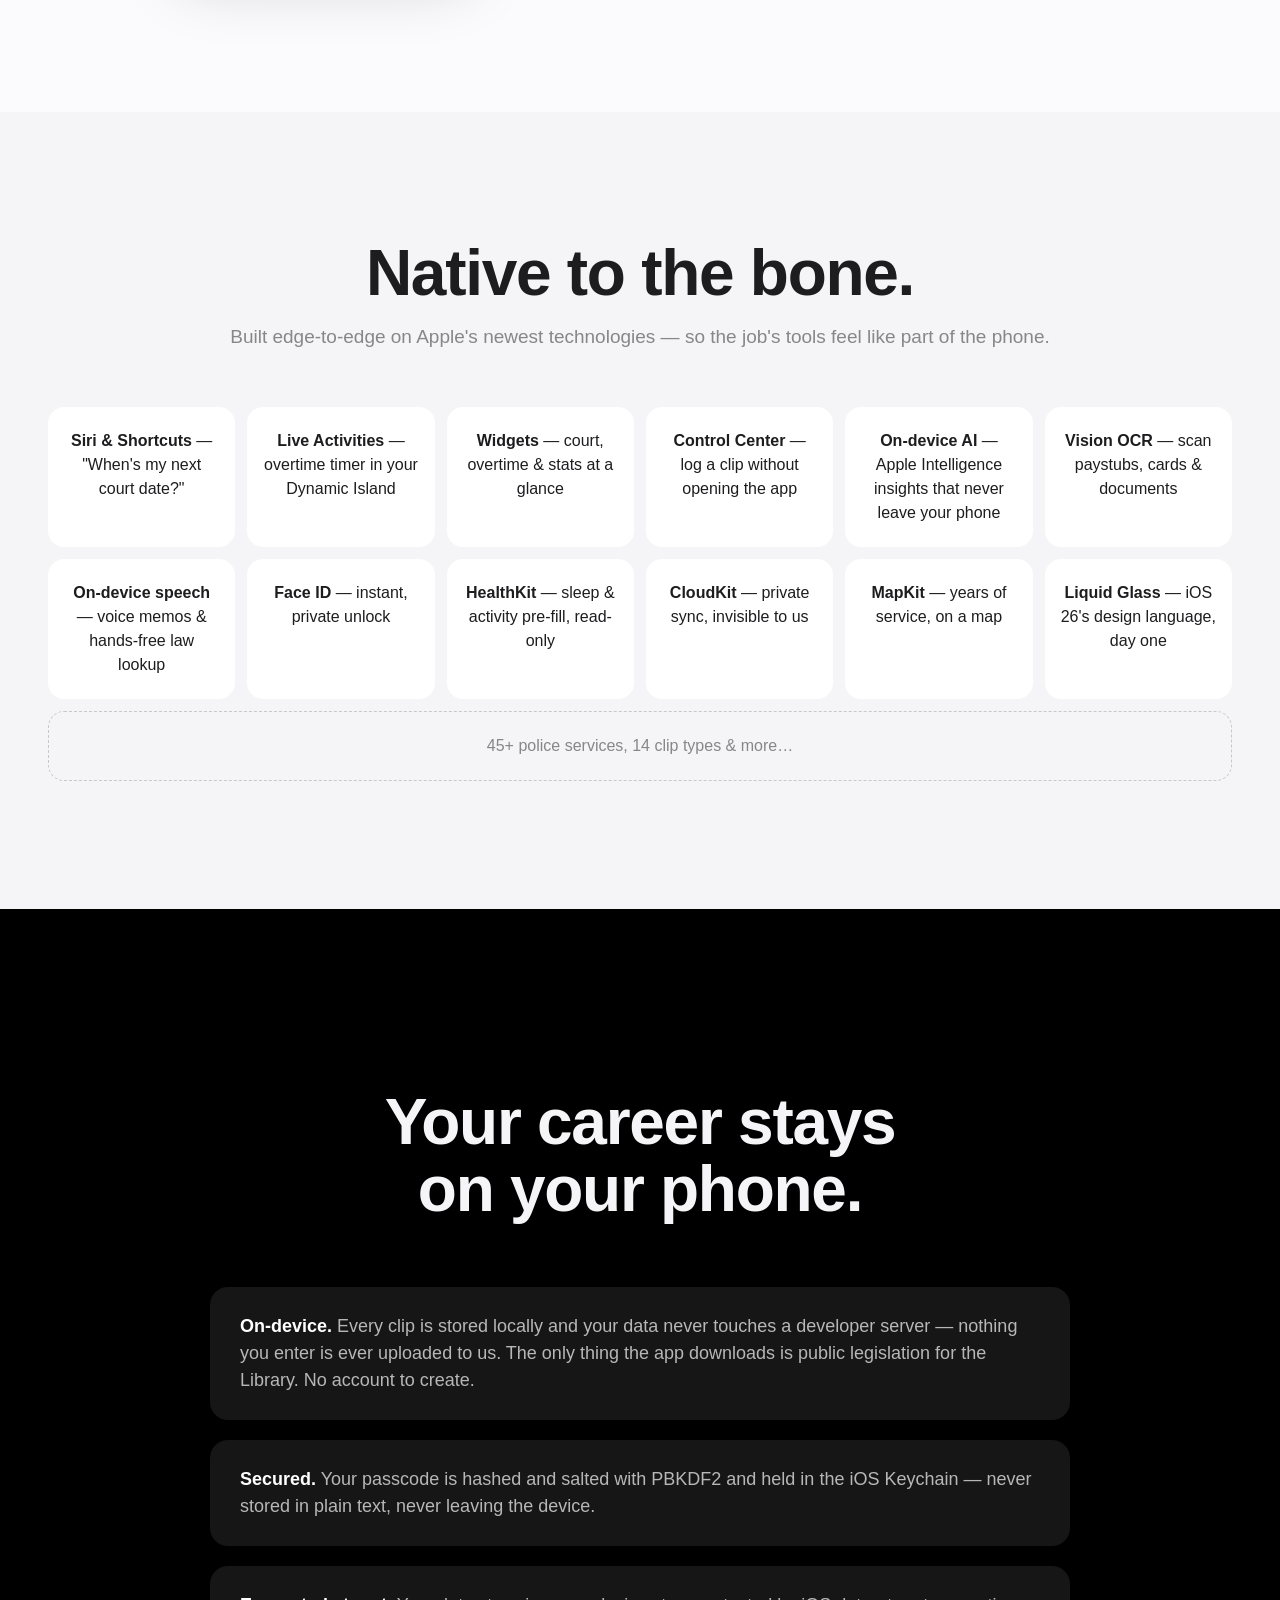
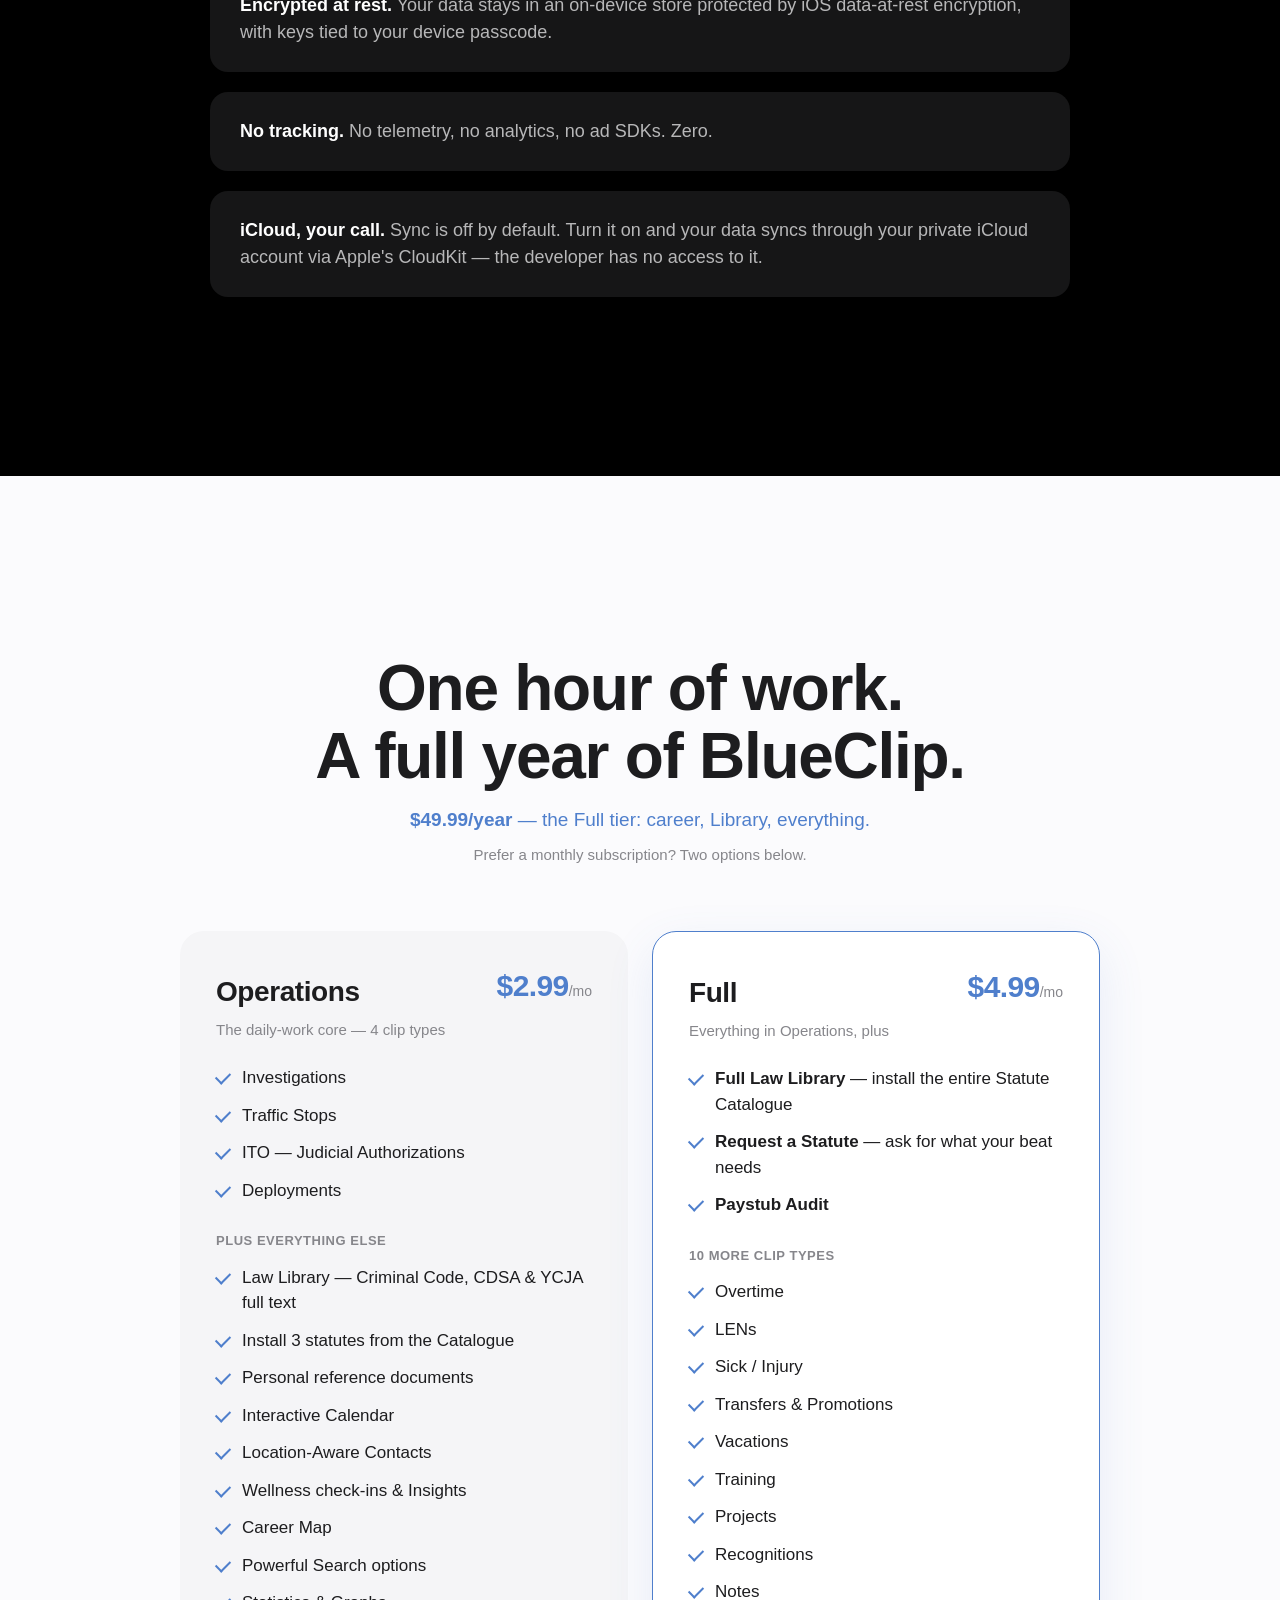
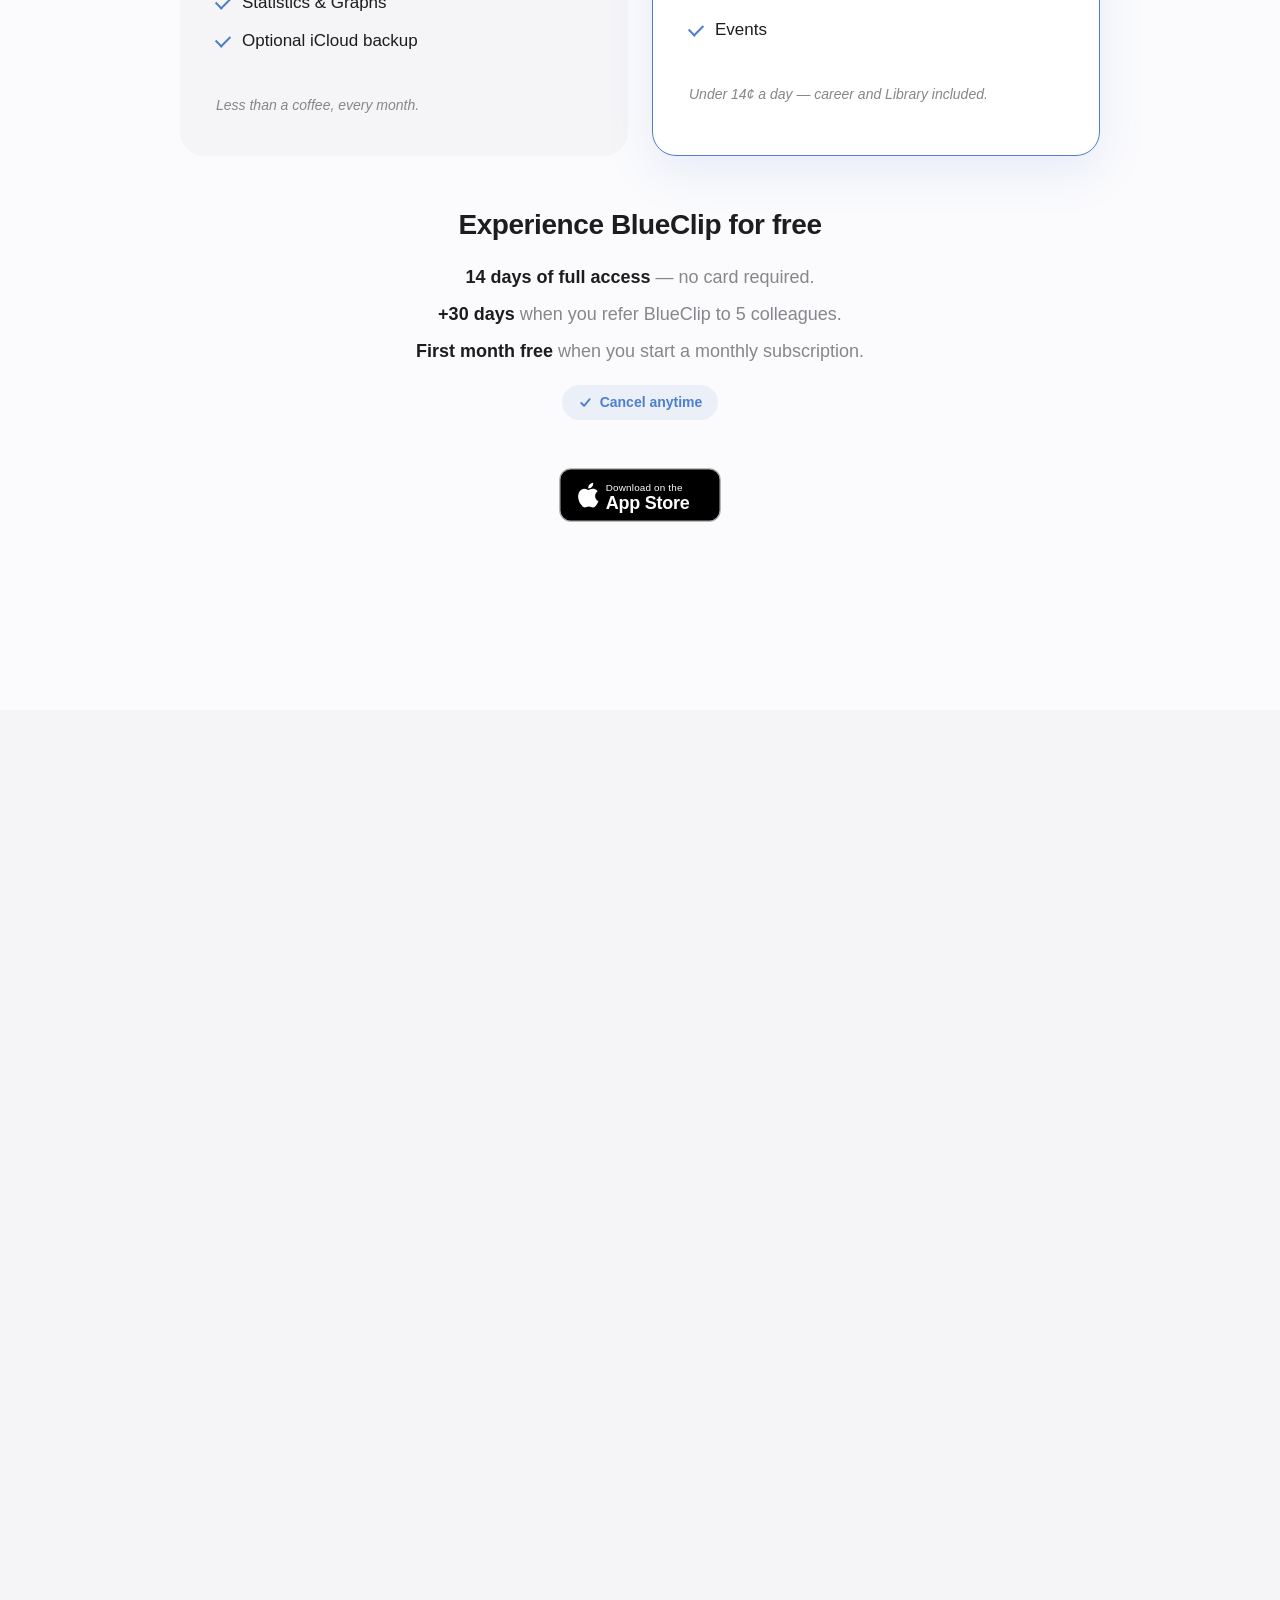
==== commit a47b86f7: "nav: remove The Library link — revert to brand + links + Download Co-Authored-By: Claude Opus 4.8 <n" ====
--- a/blueclip/index.html
+++ b/blueclip/index.html
@@ -41,7 +41,6 @@
       <span>BlueClip</span>
     </a>
     <div class="nav-links">
-      <a href="#library">The Library</a>
       <a href="#features">Features</a>
       <a href="#privacy">Privacy</a>
       <a href="#pricing">Pricing</a>
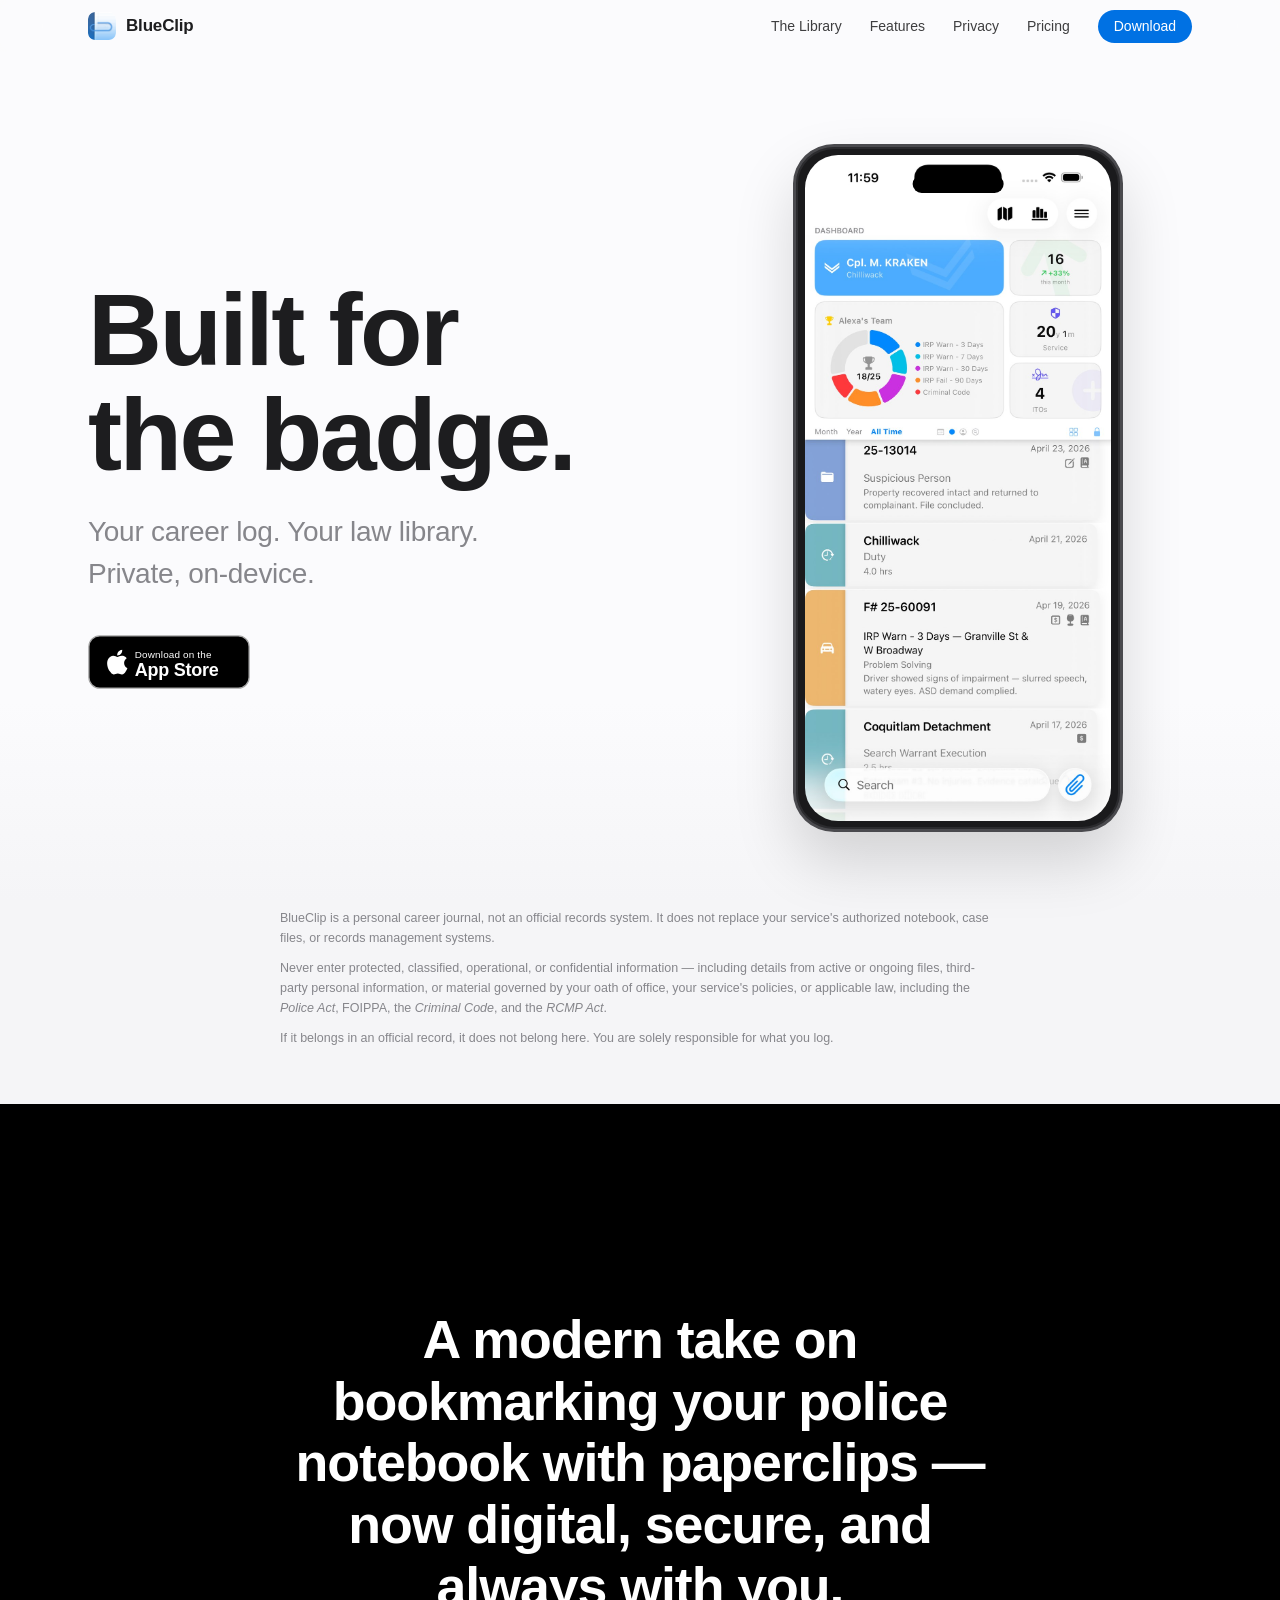
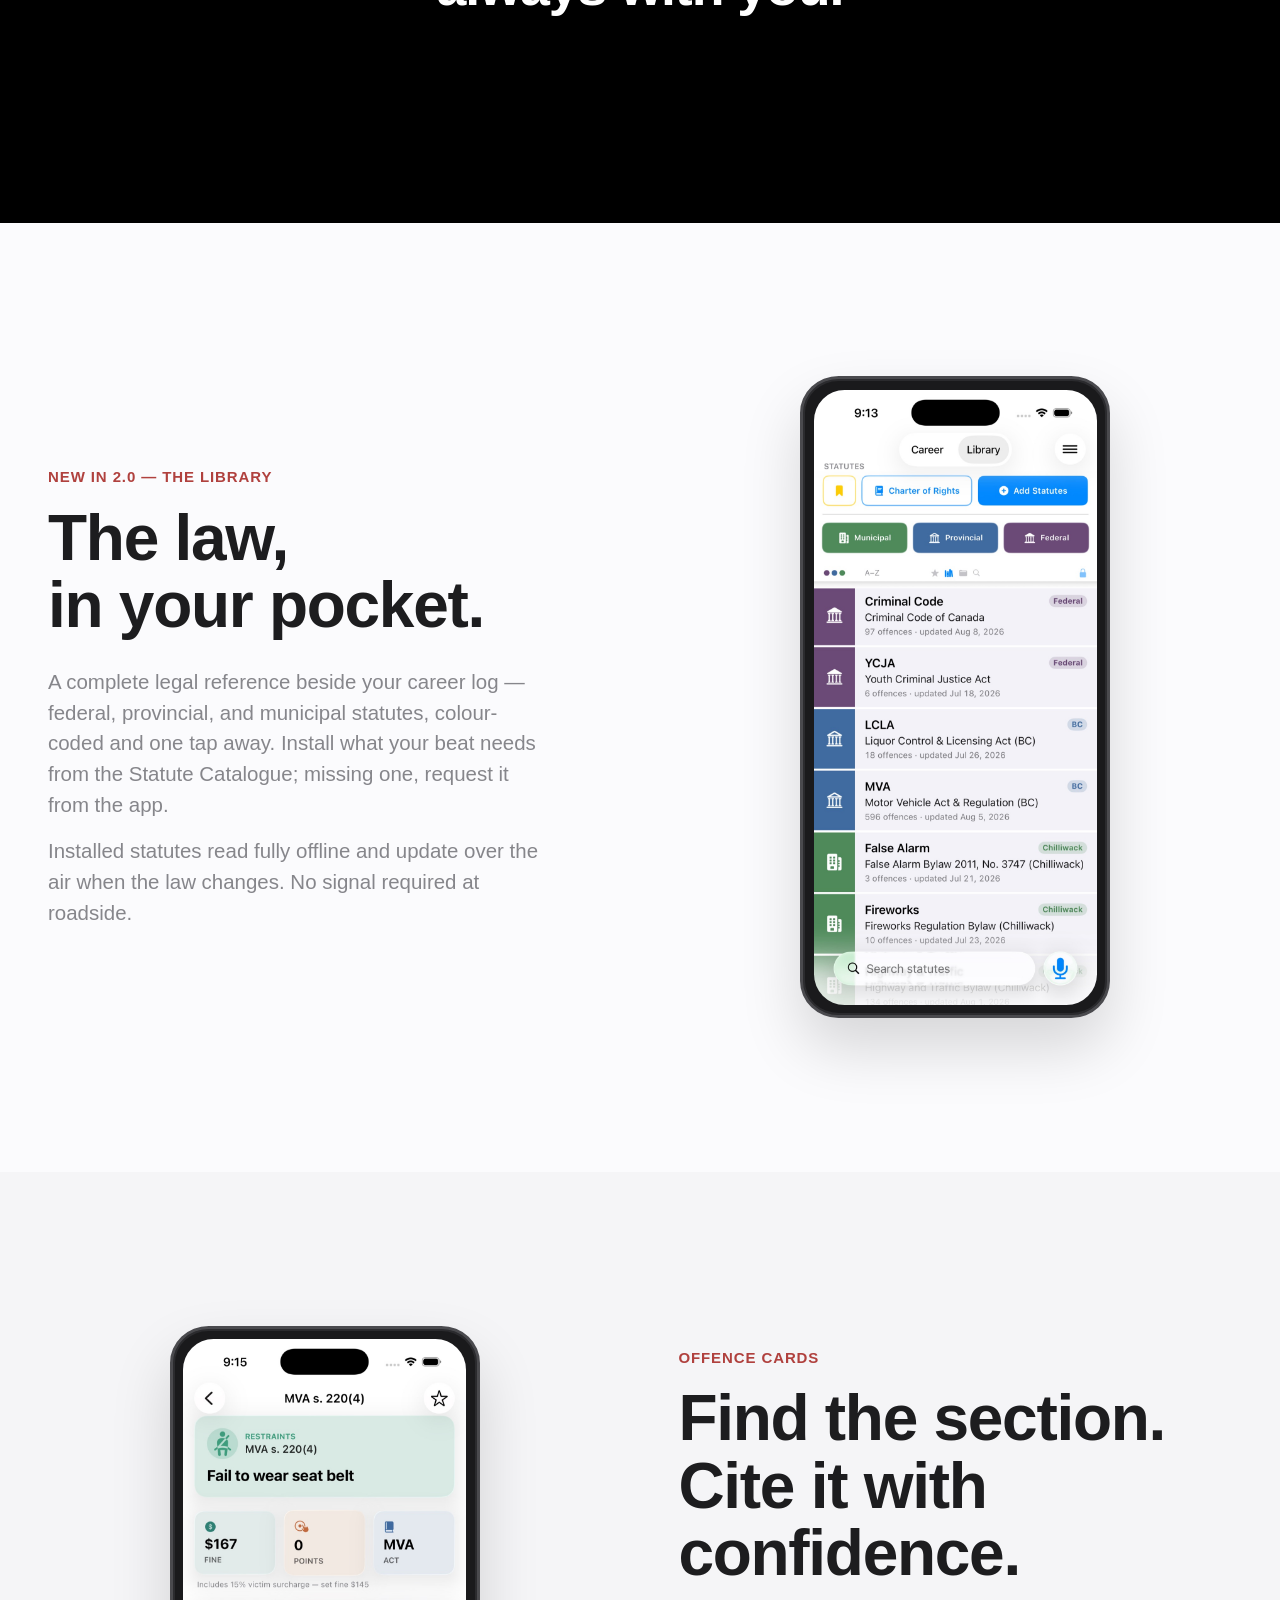
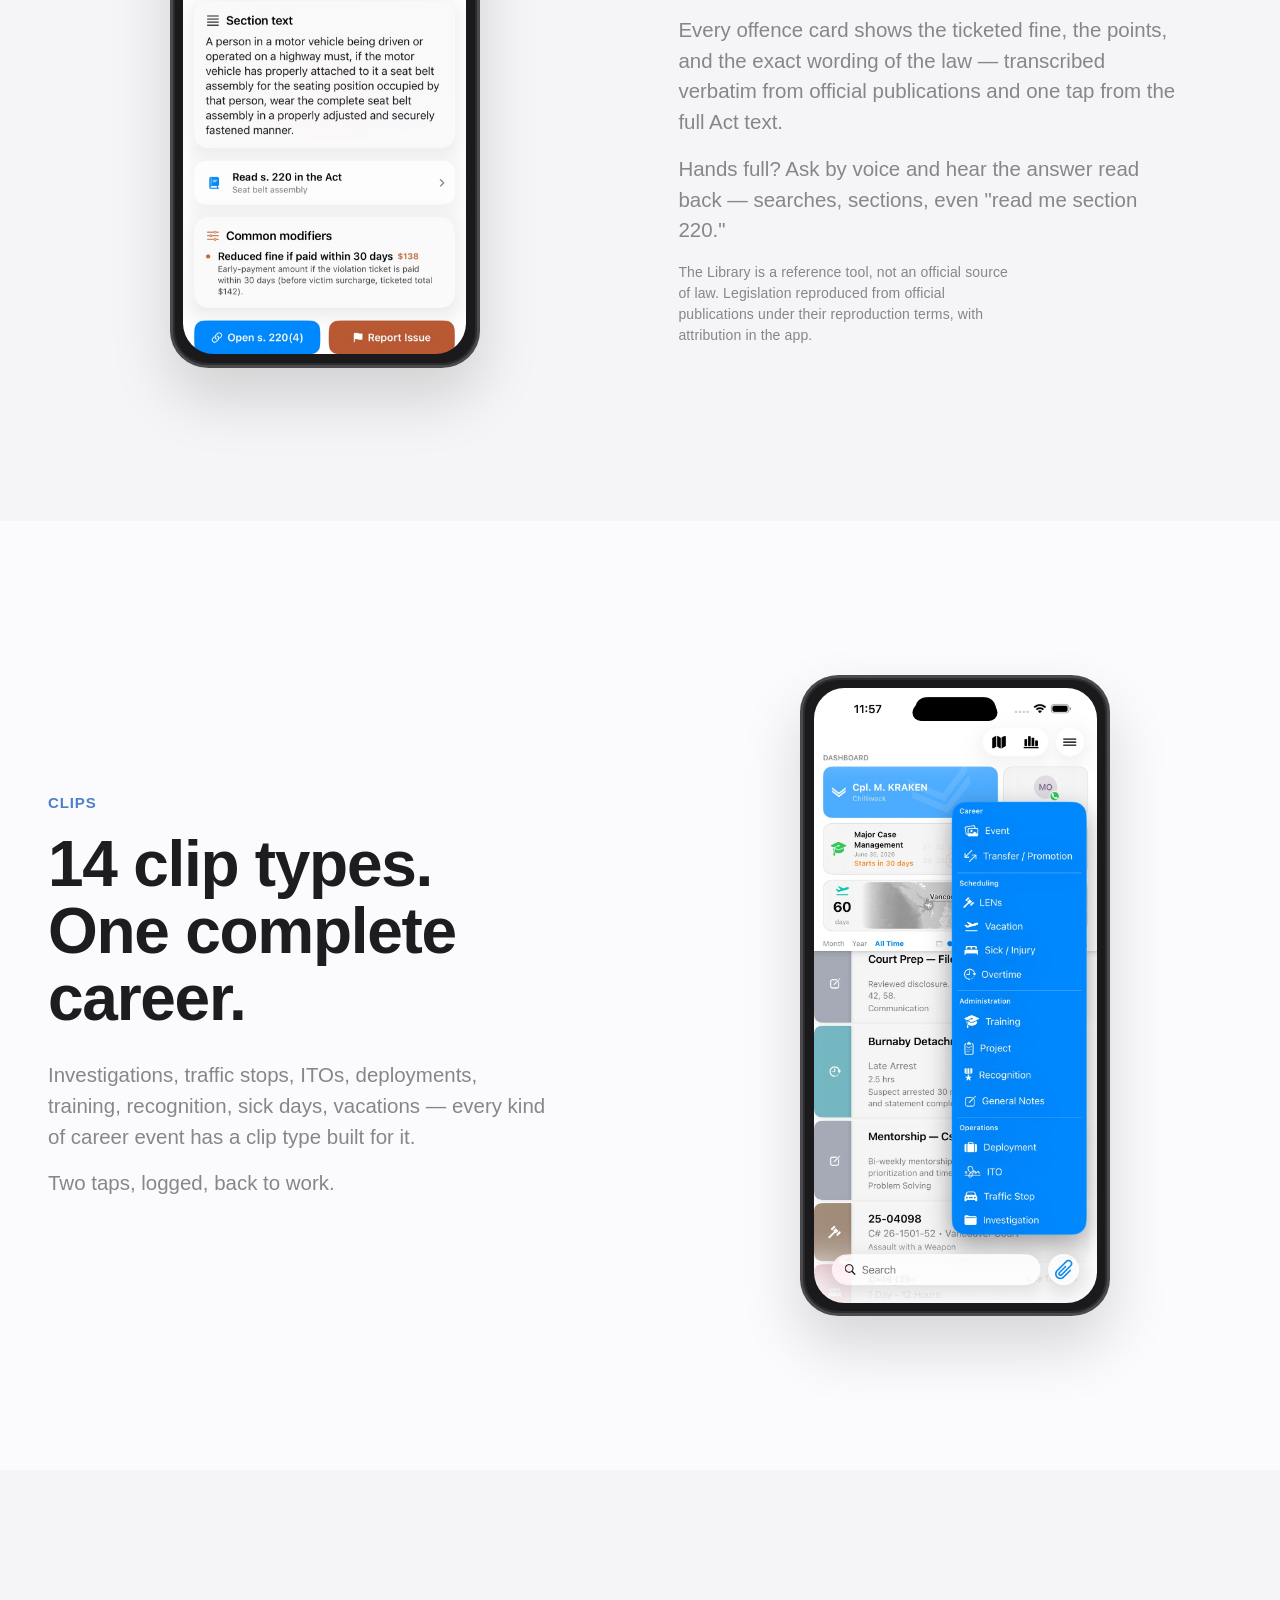
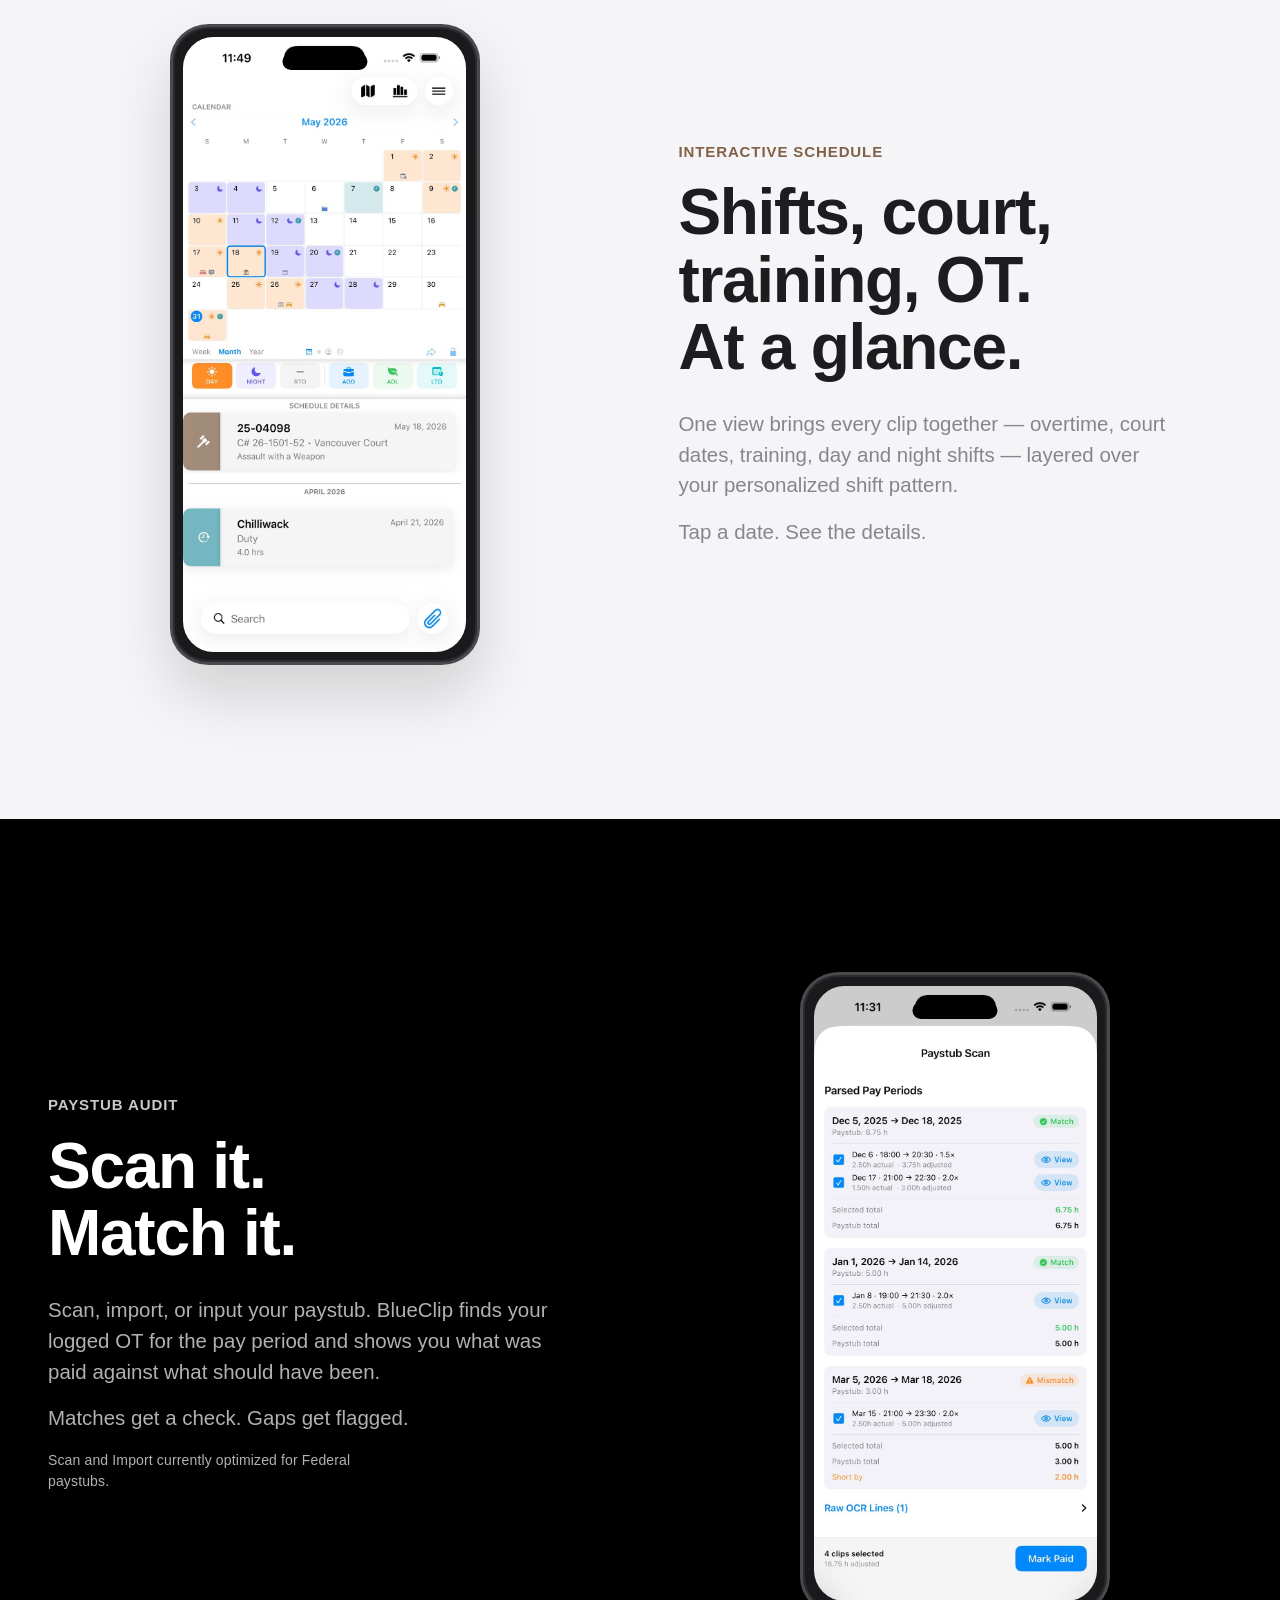
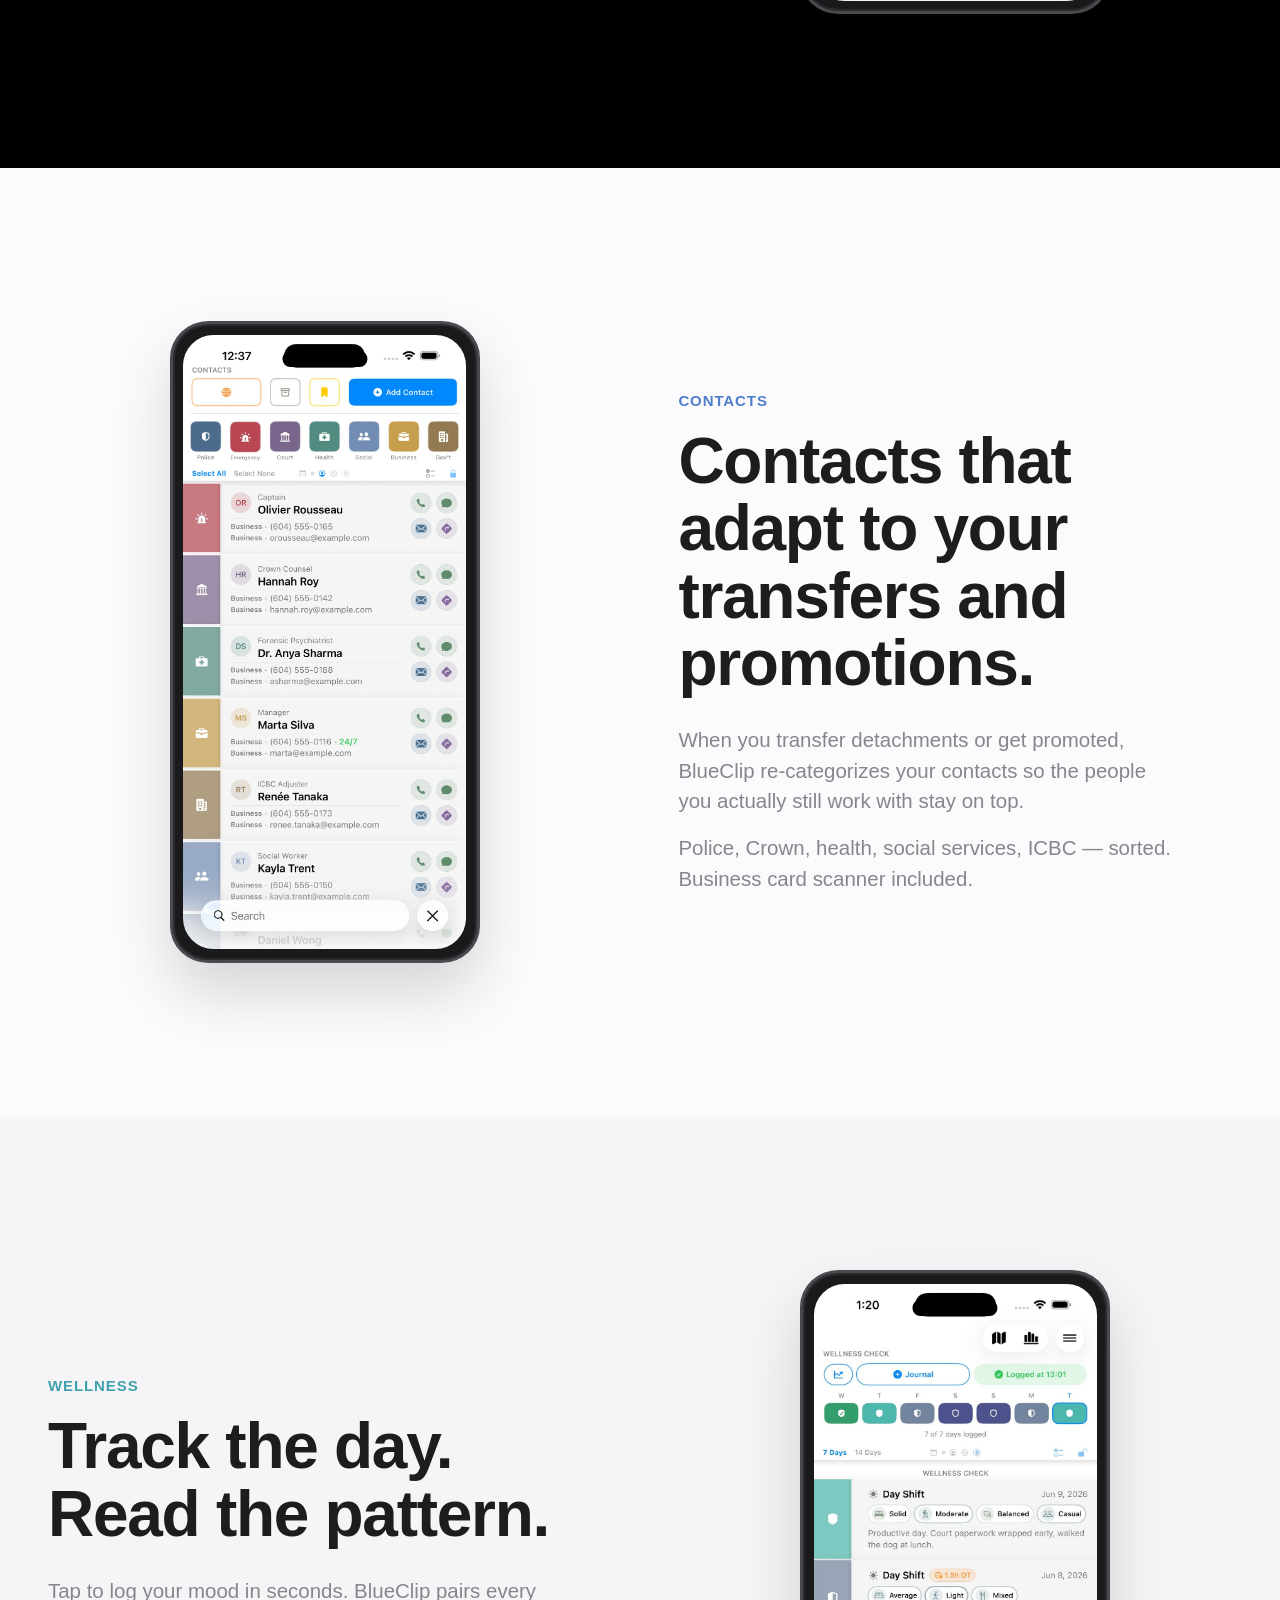
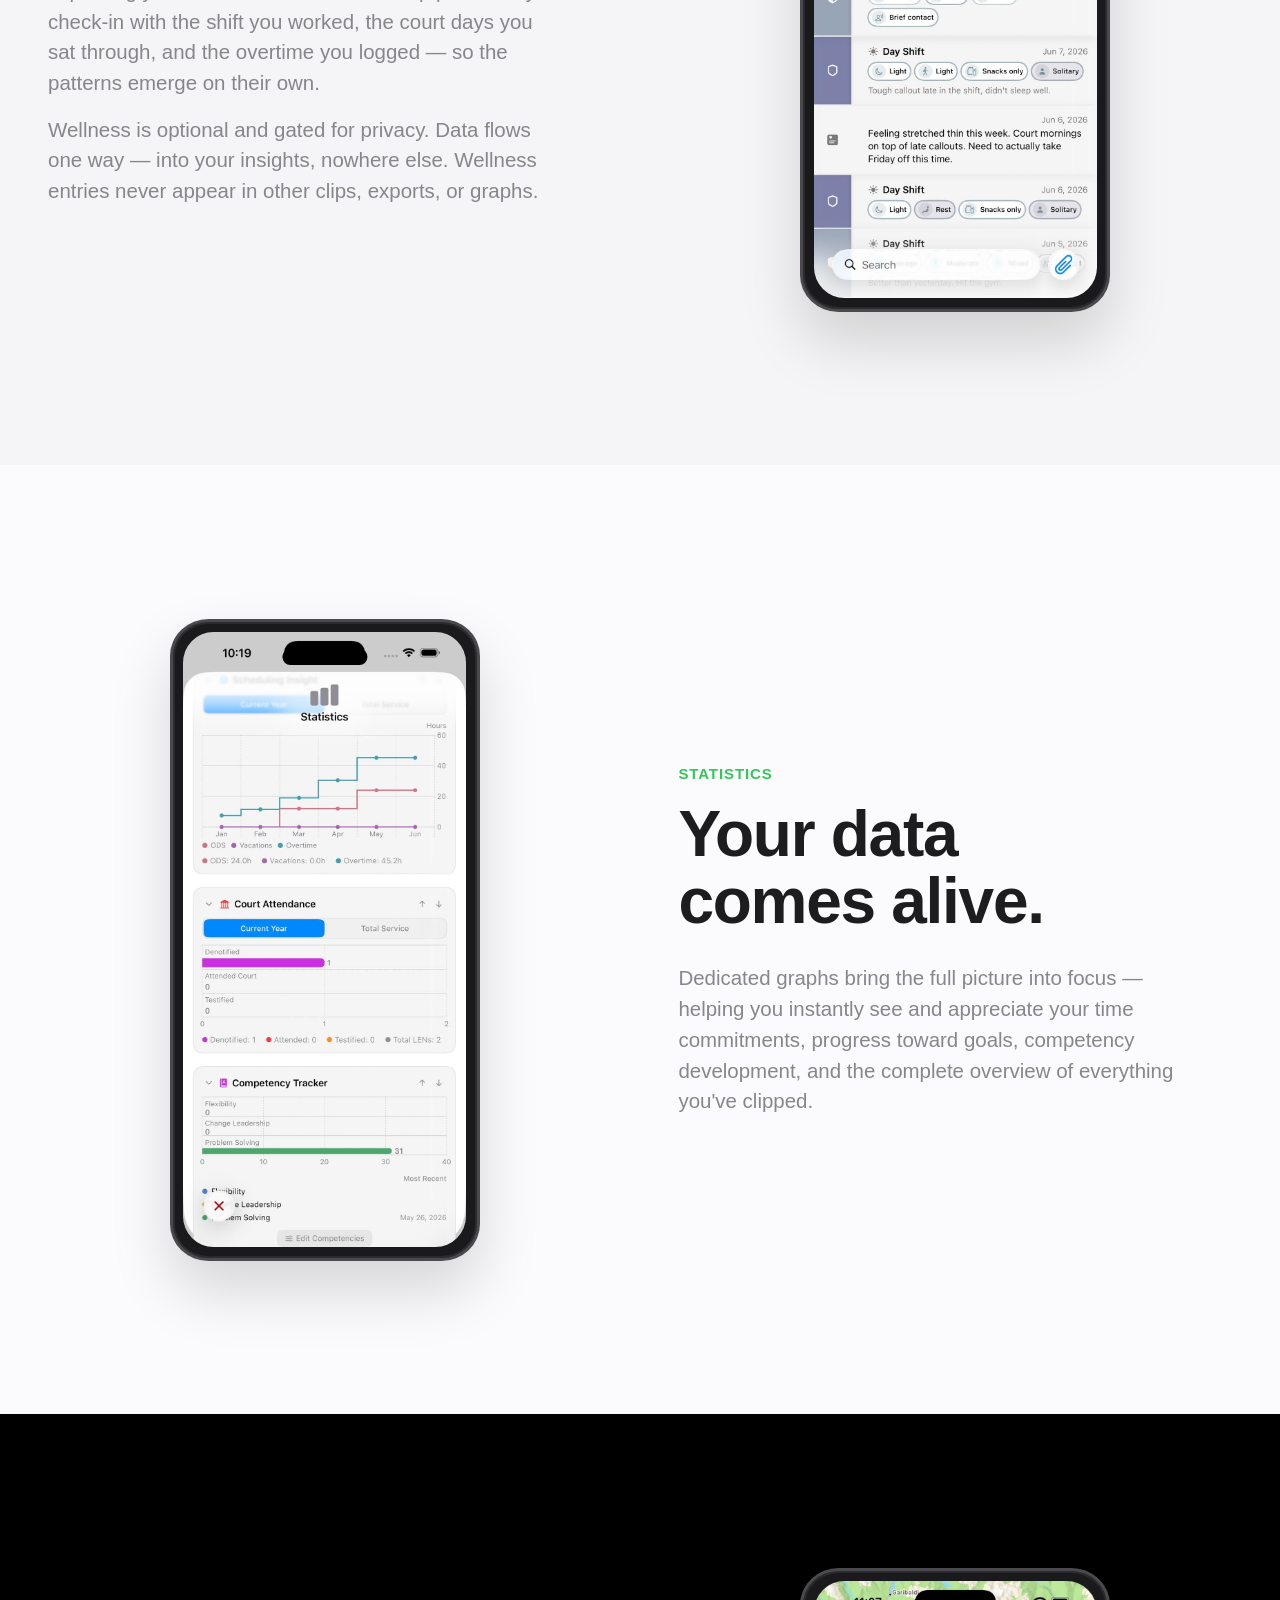
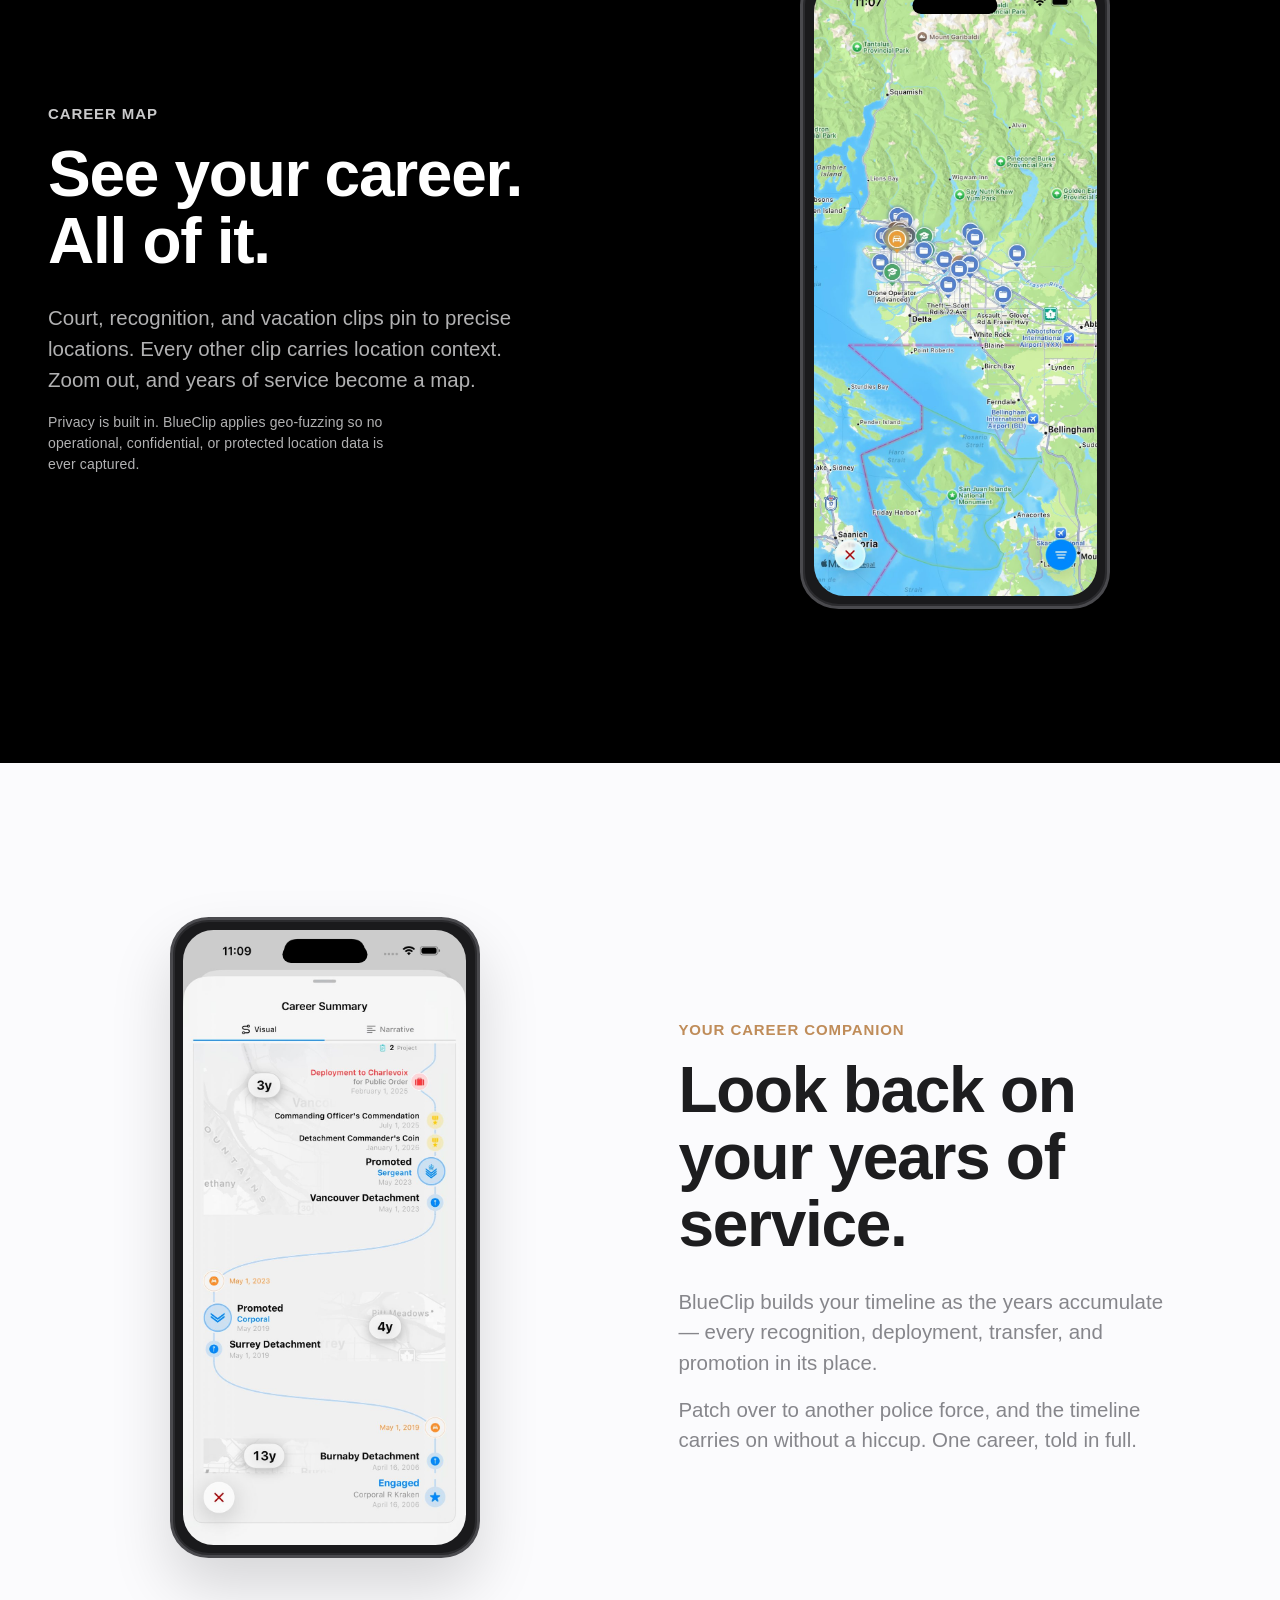
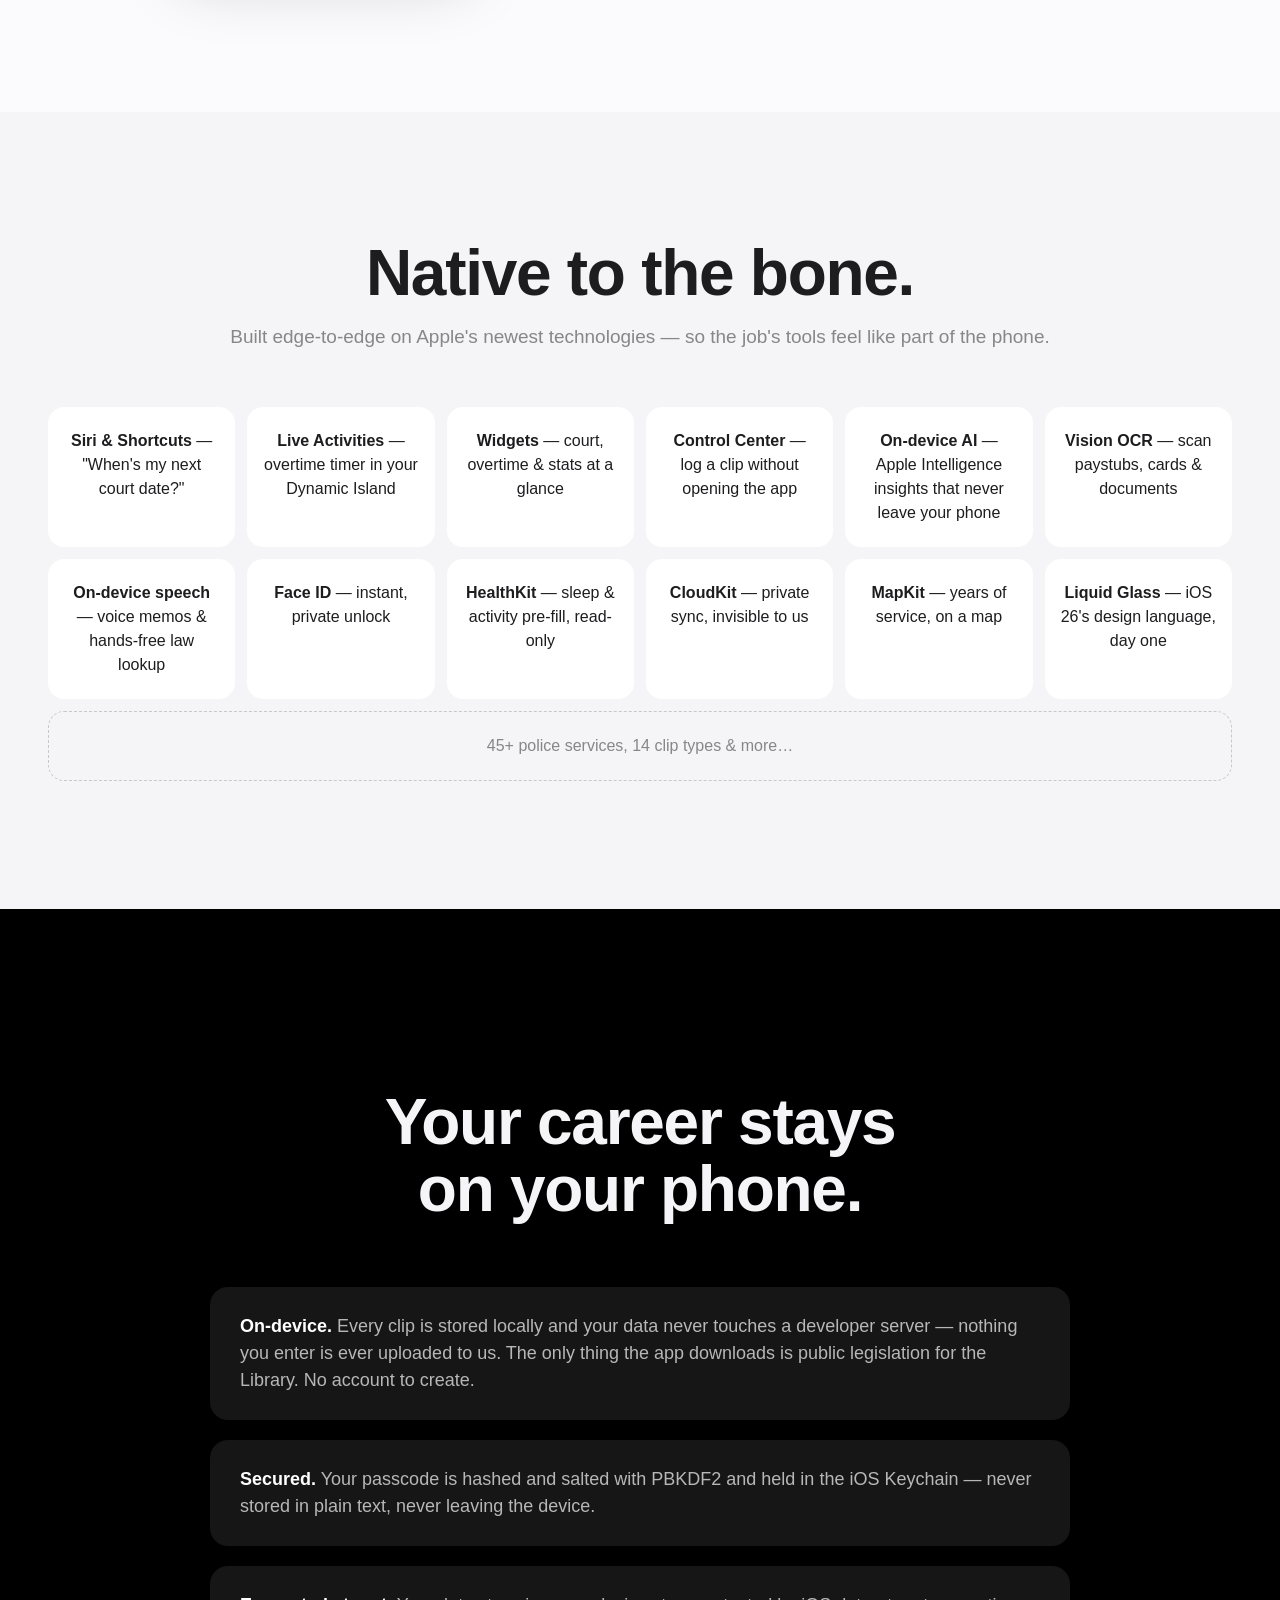
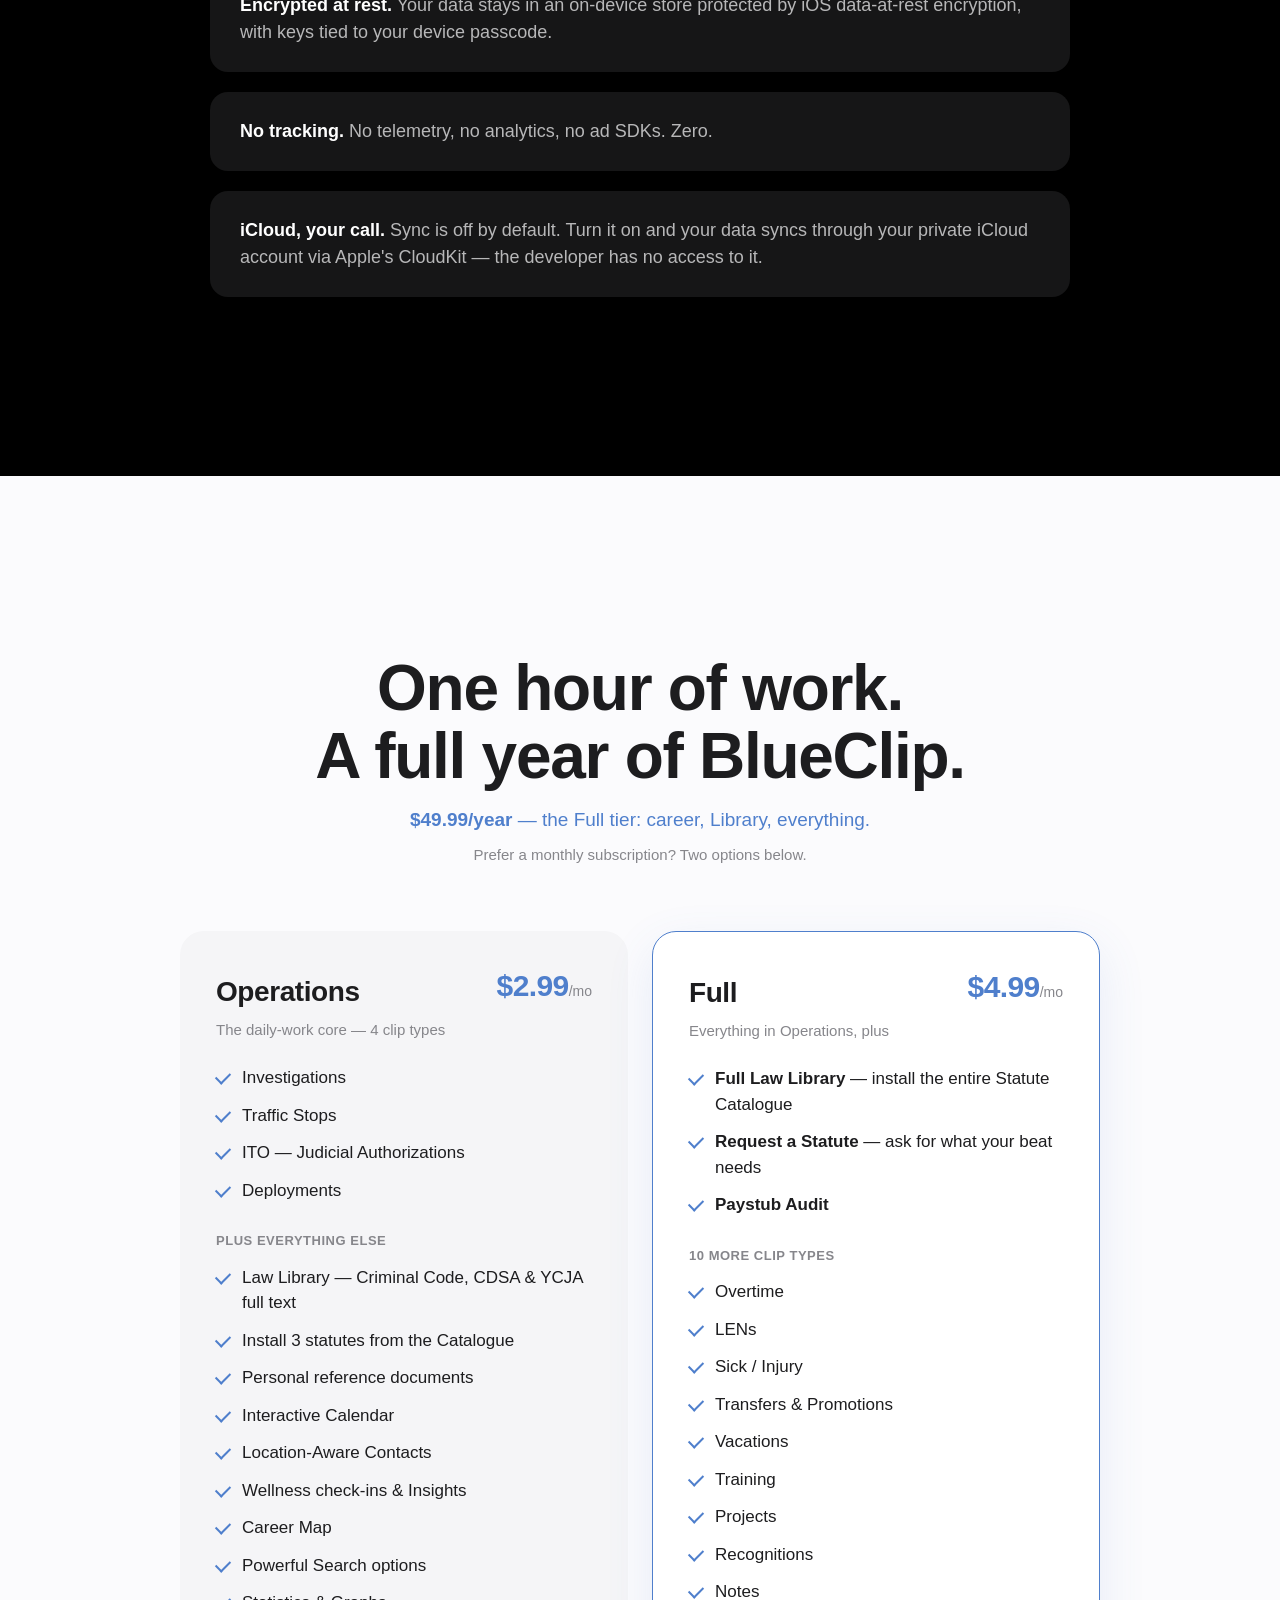
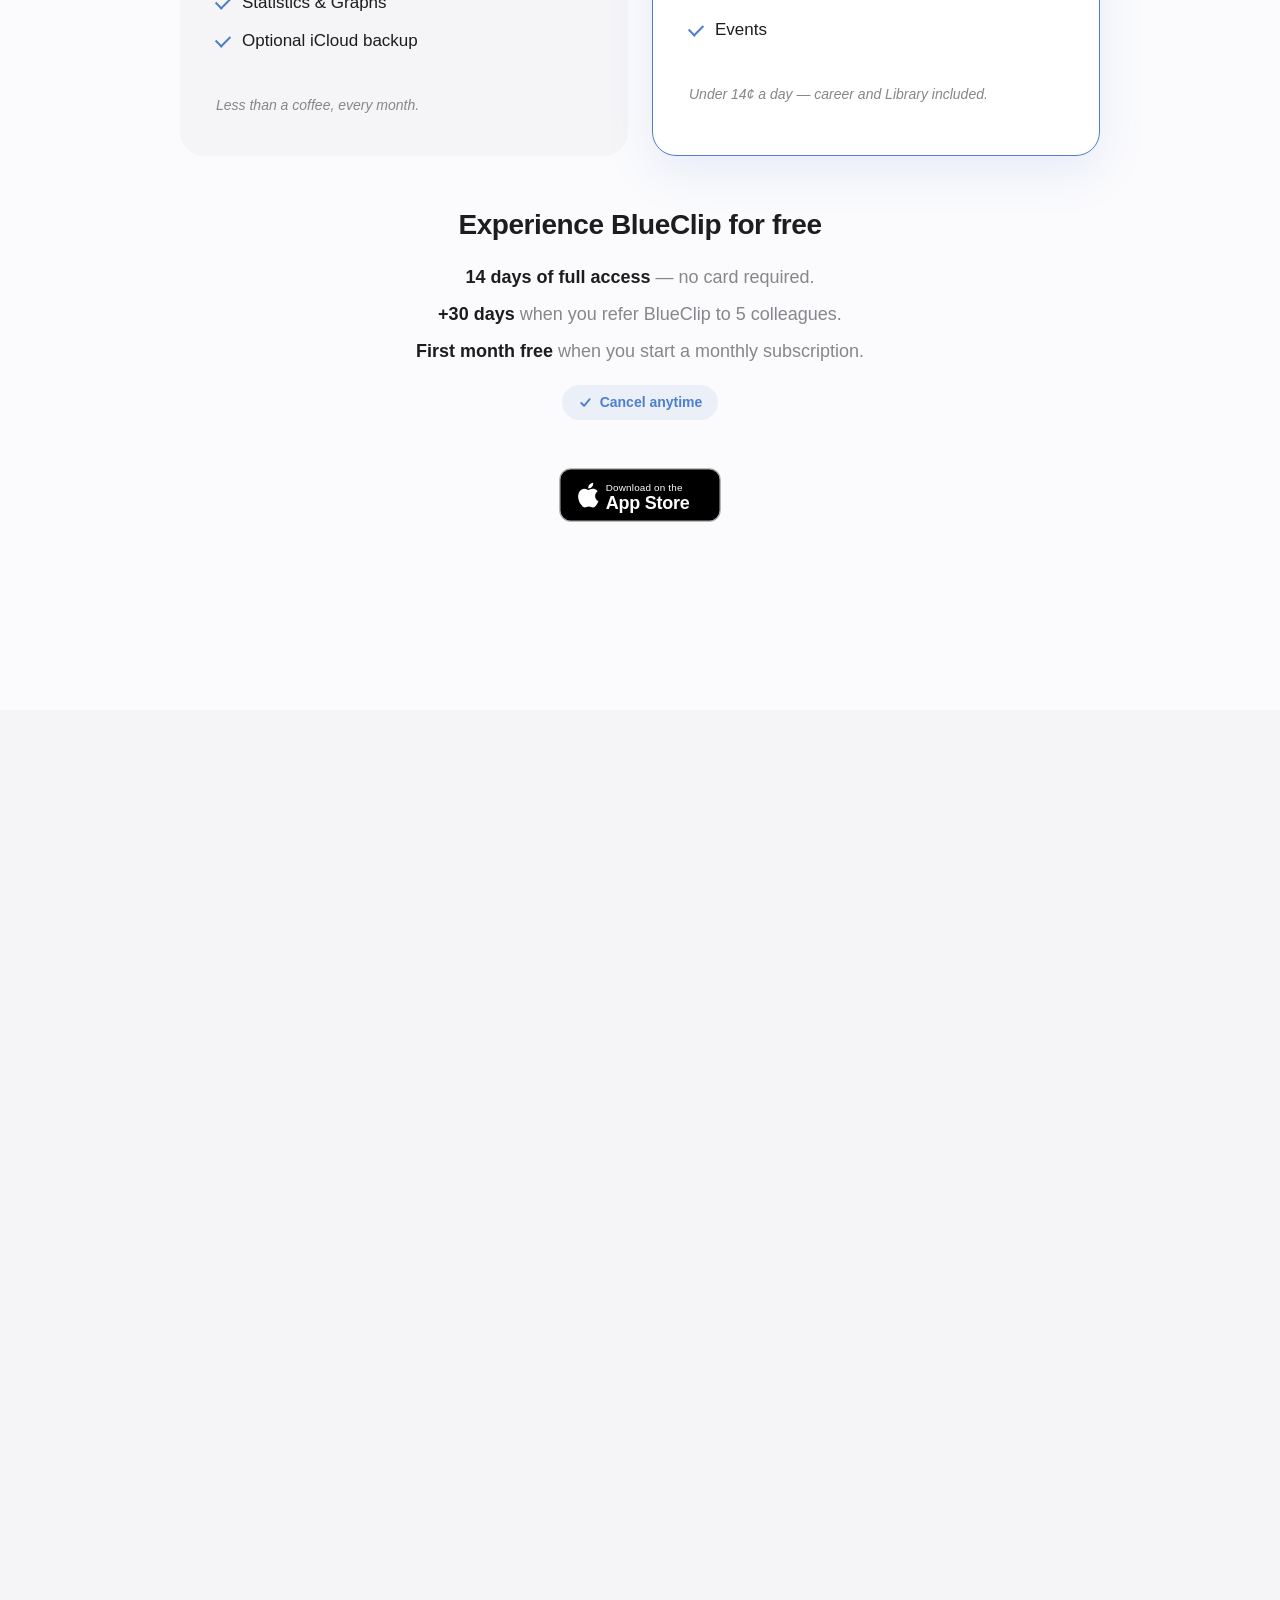
==== commit 1c842468: "nav: restore The Library link, desktop only Standard mobile rule hides all text links, so iPhone kee" ====
--- a/blueclip/index.html
+++ b/blueclip/index.html
@@ -41,6 +41,7 @@
       <span>BlueClip</span>
     </a>
     <div class="nav-links">
+      <a href="#library">The Library</a>
       <a href="#features">Features</a>
       <a href="#privacy">Privacy</a>
       <a href="#pricing">Pricing</a>
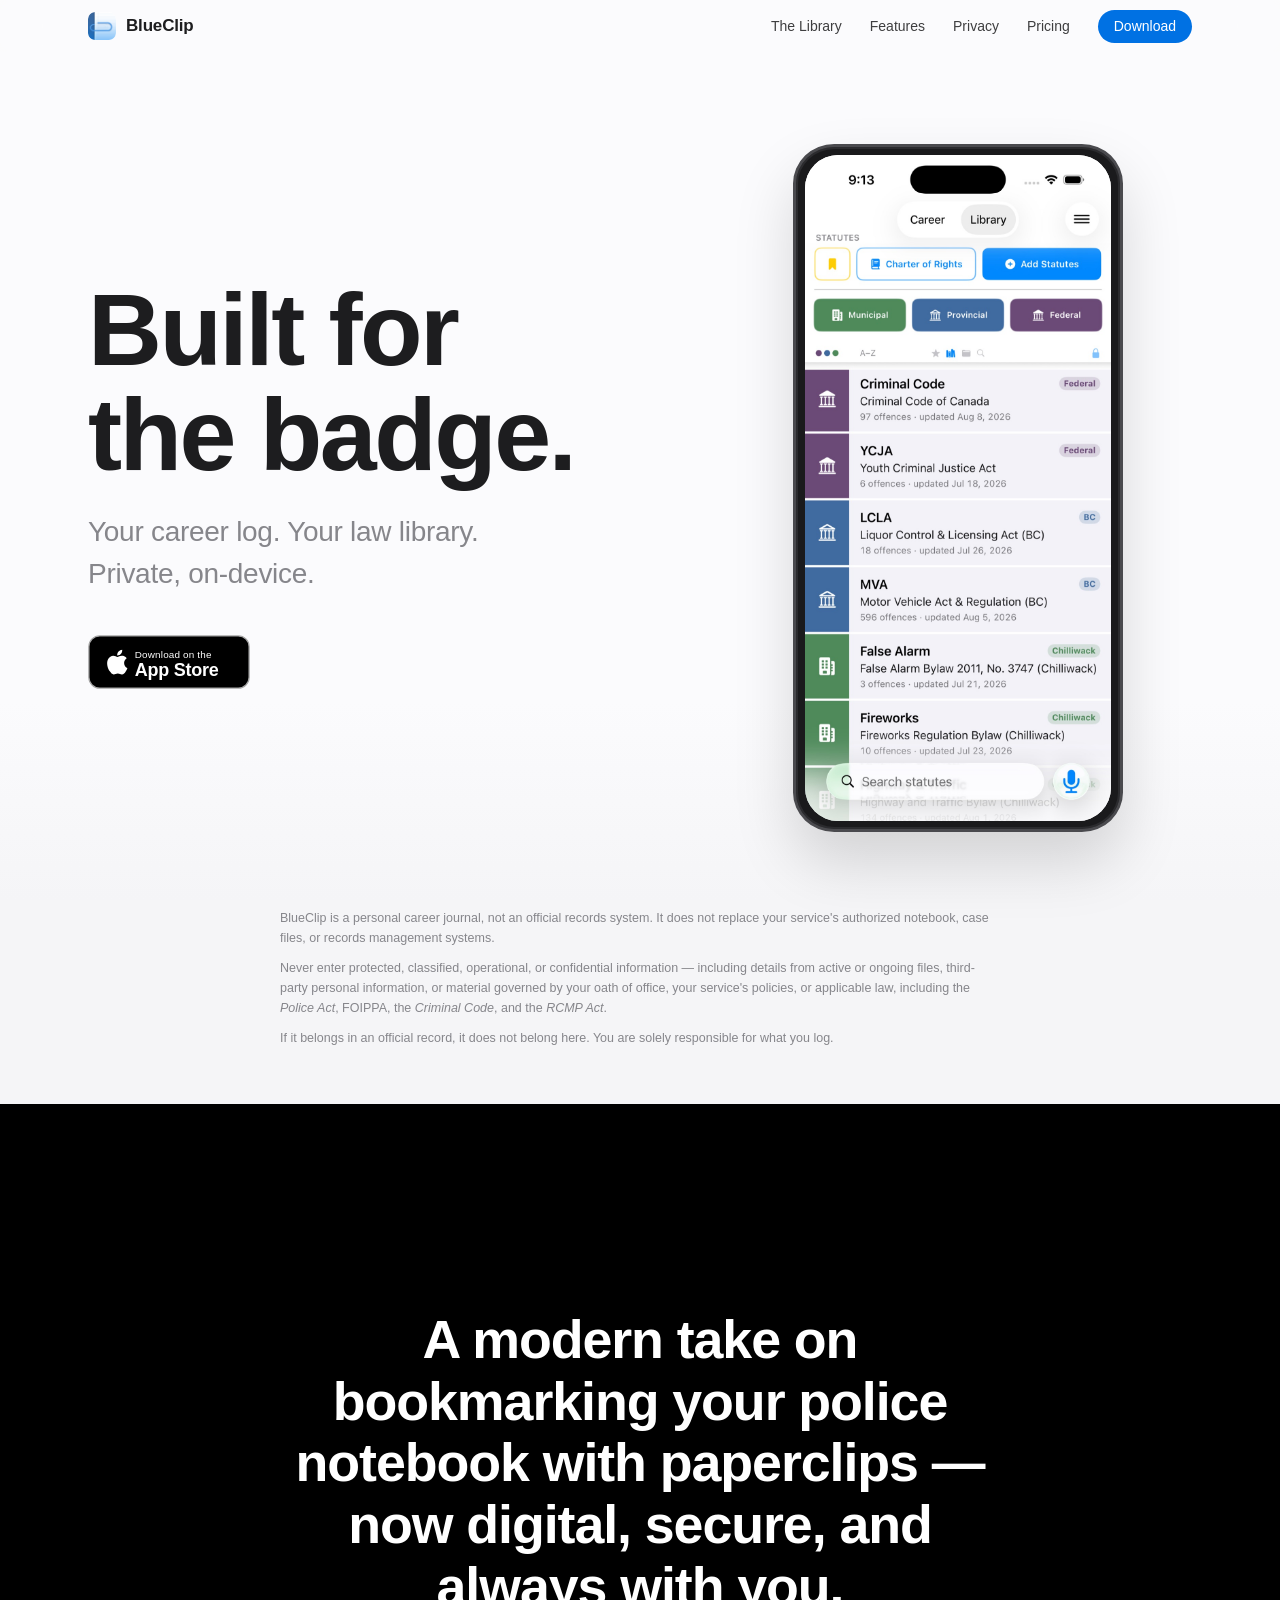
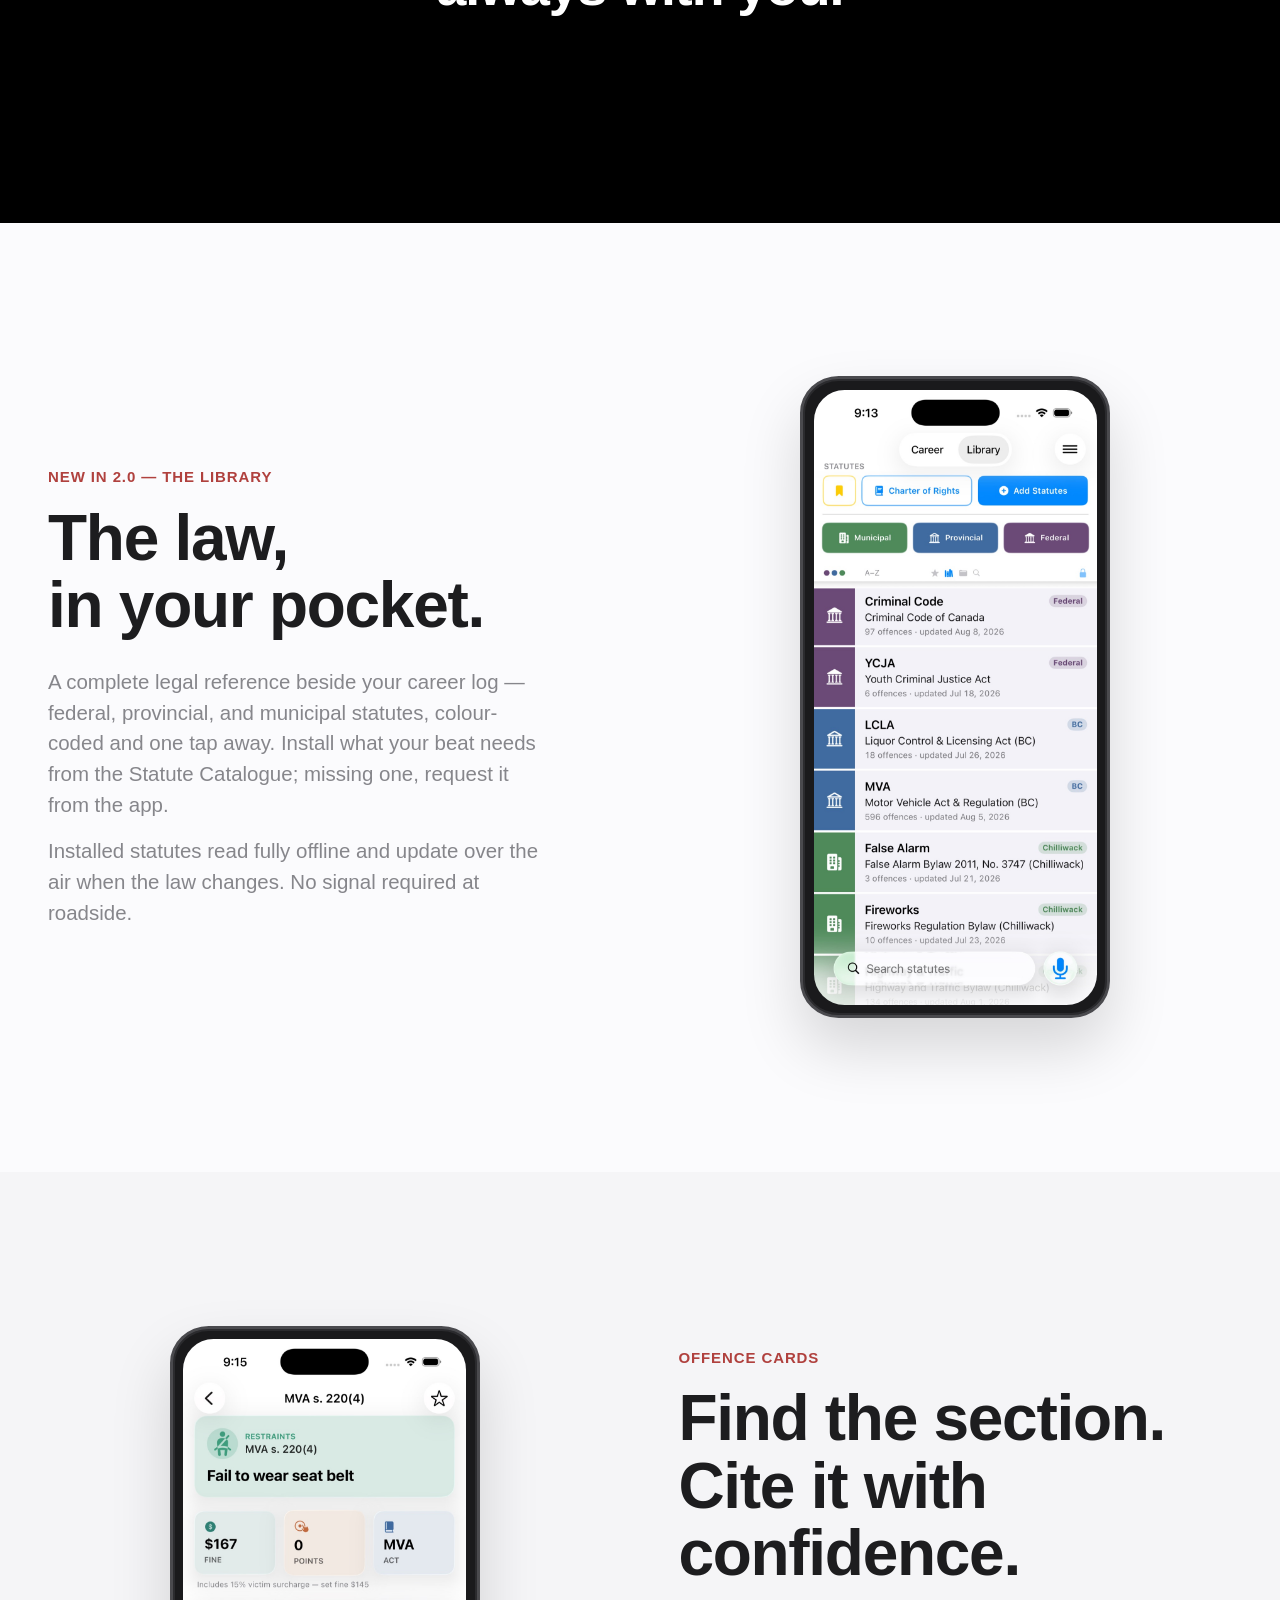
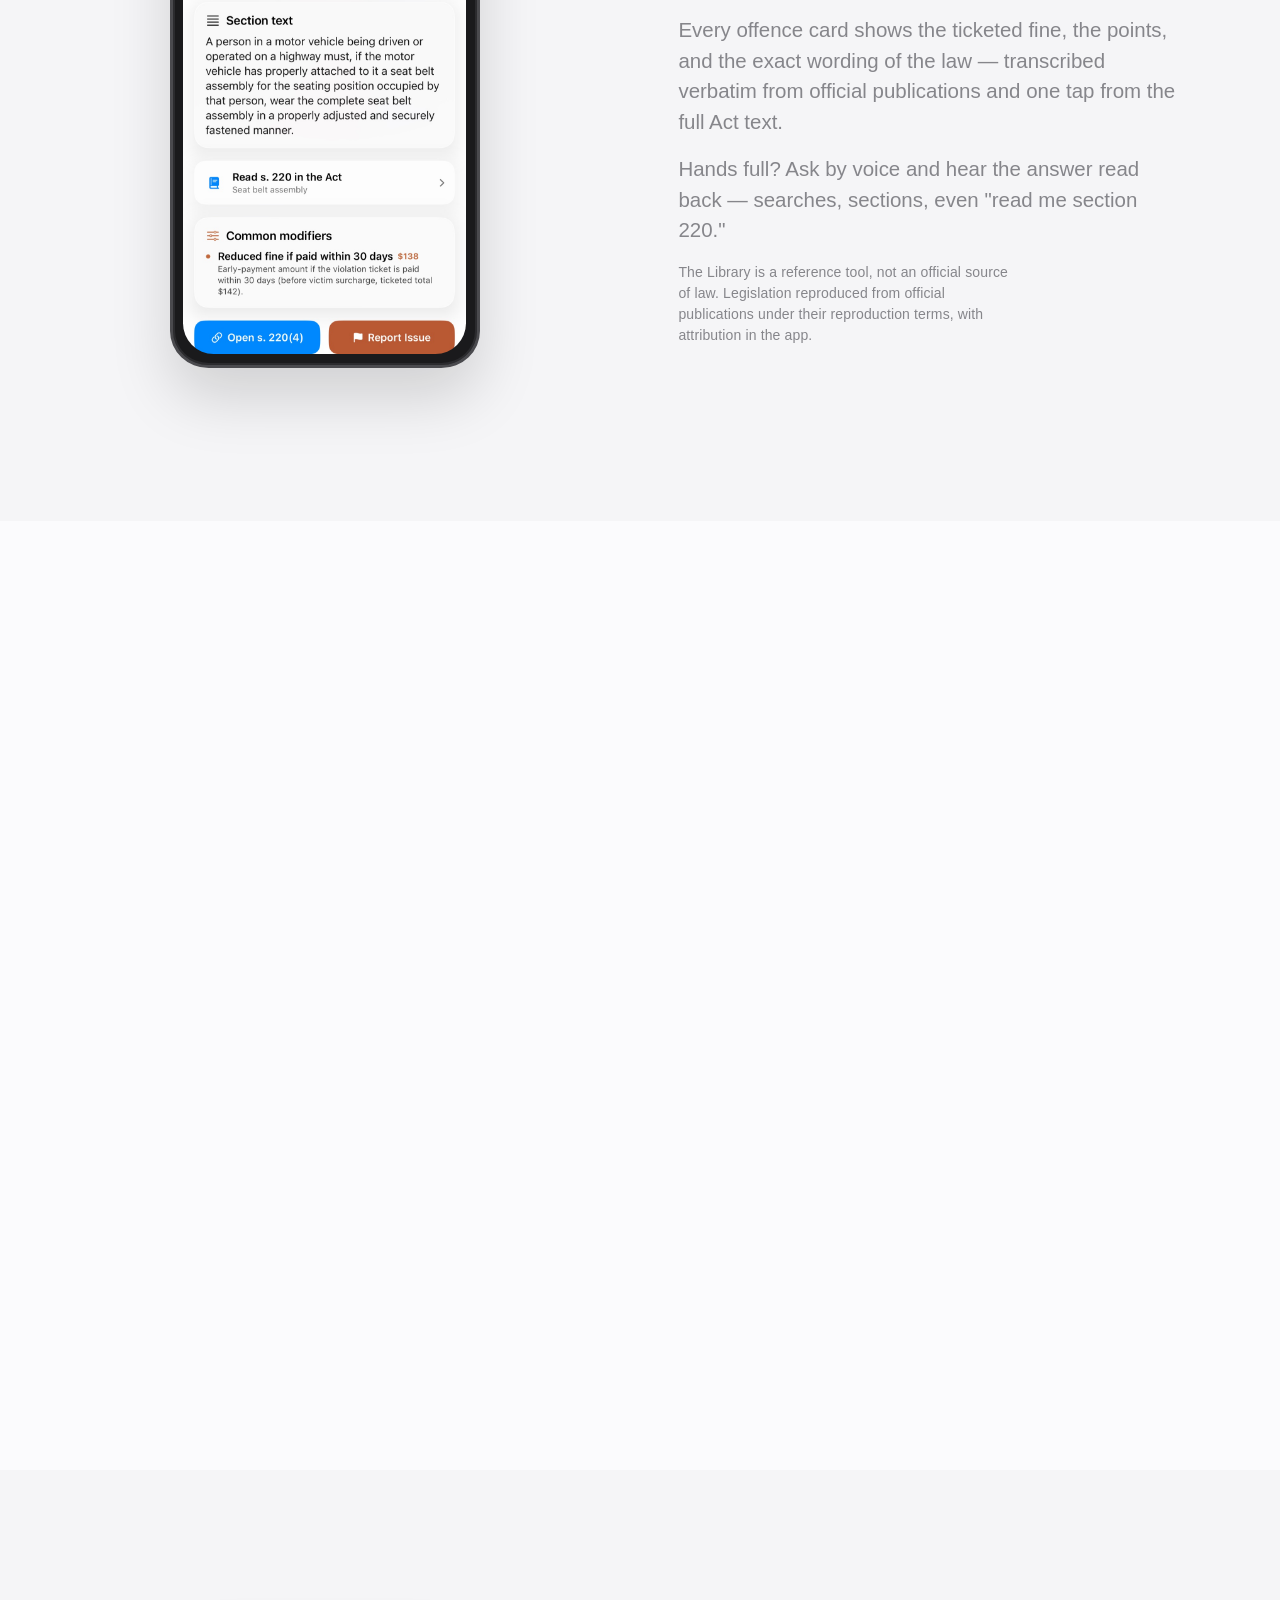
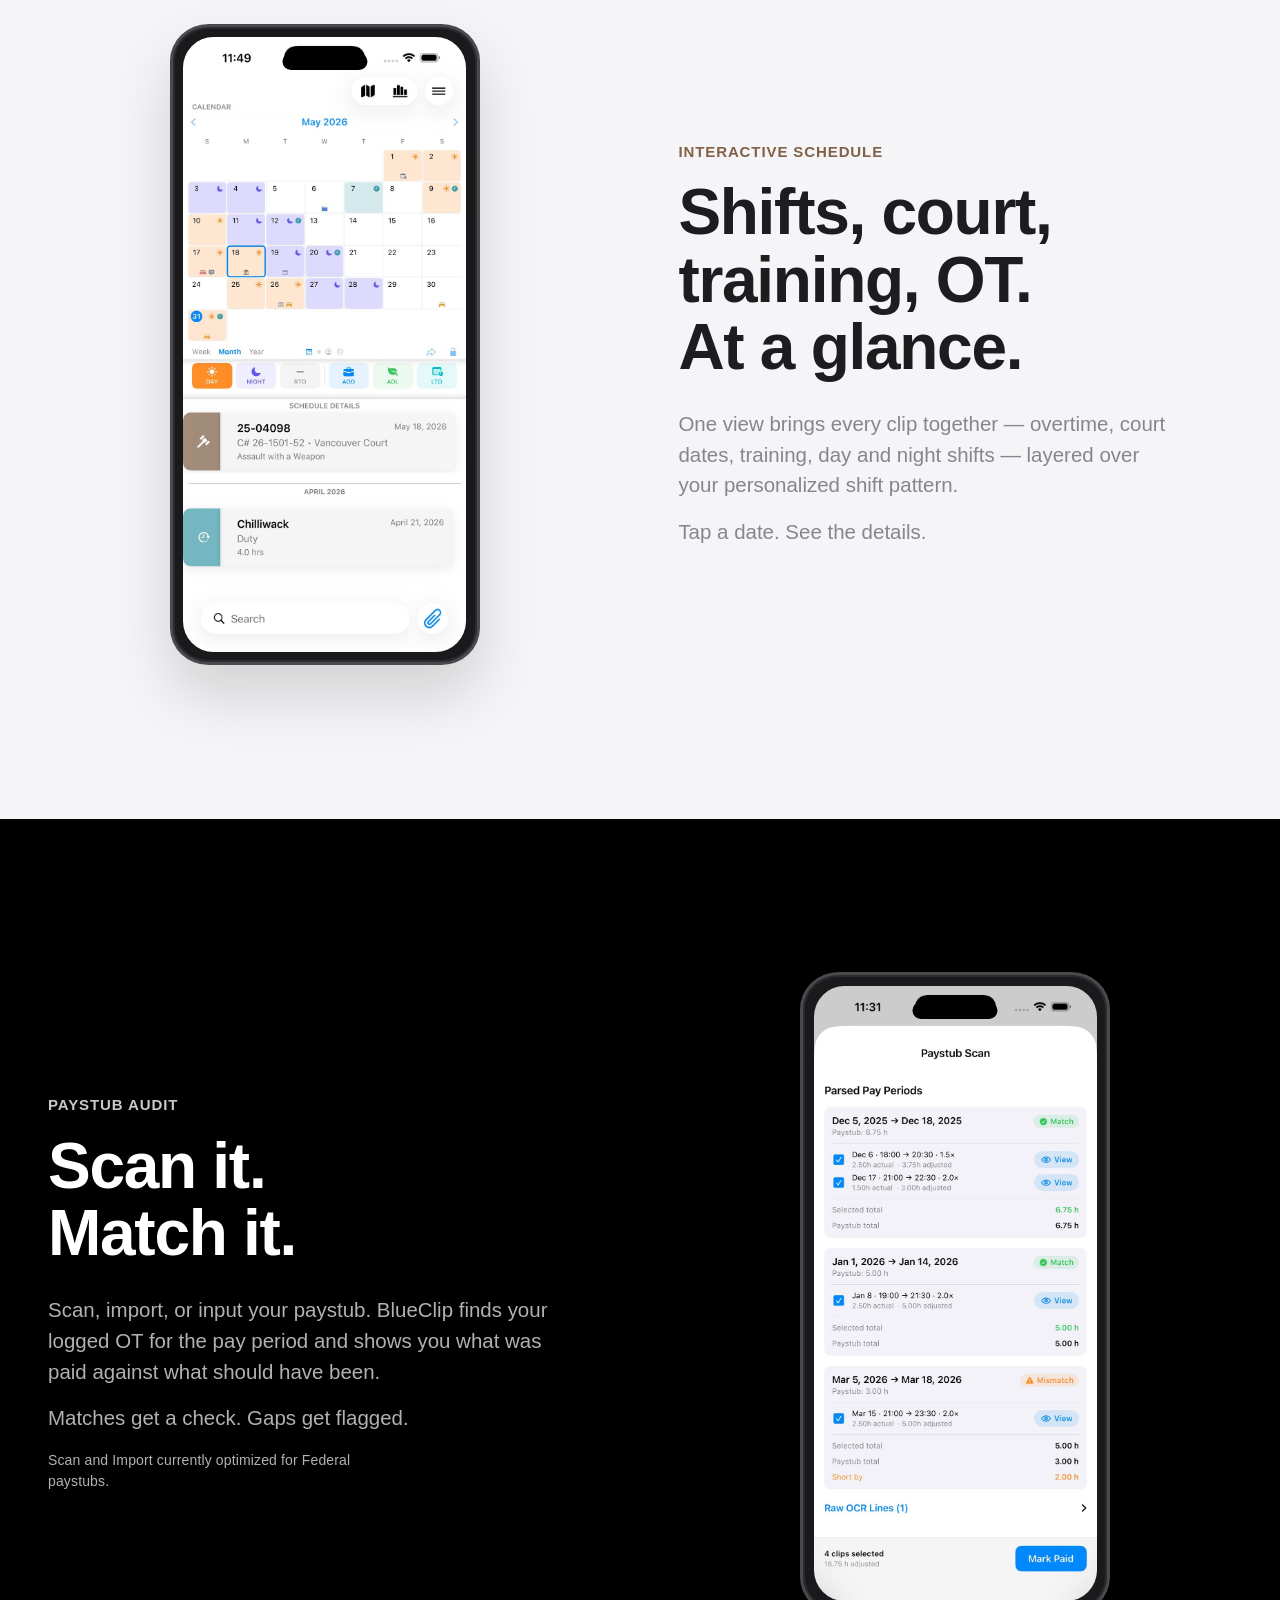
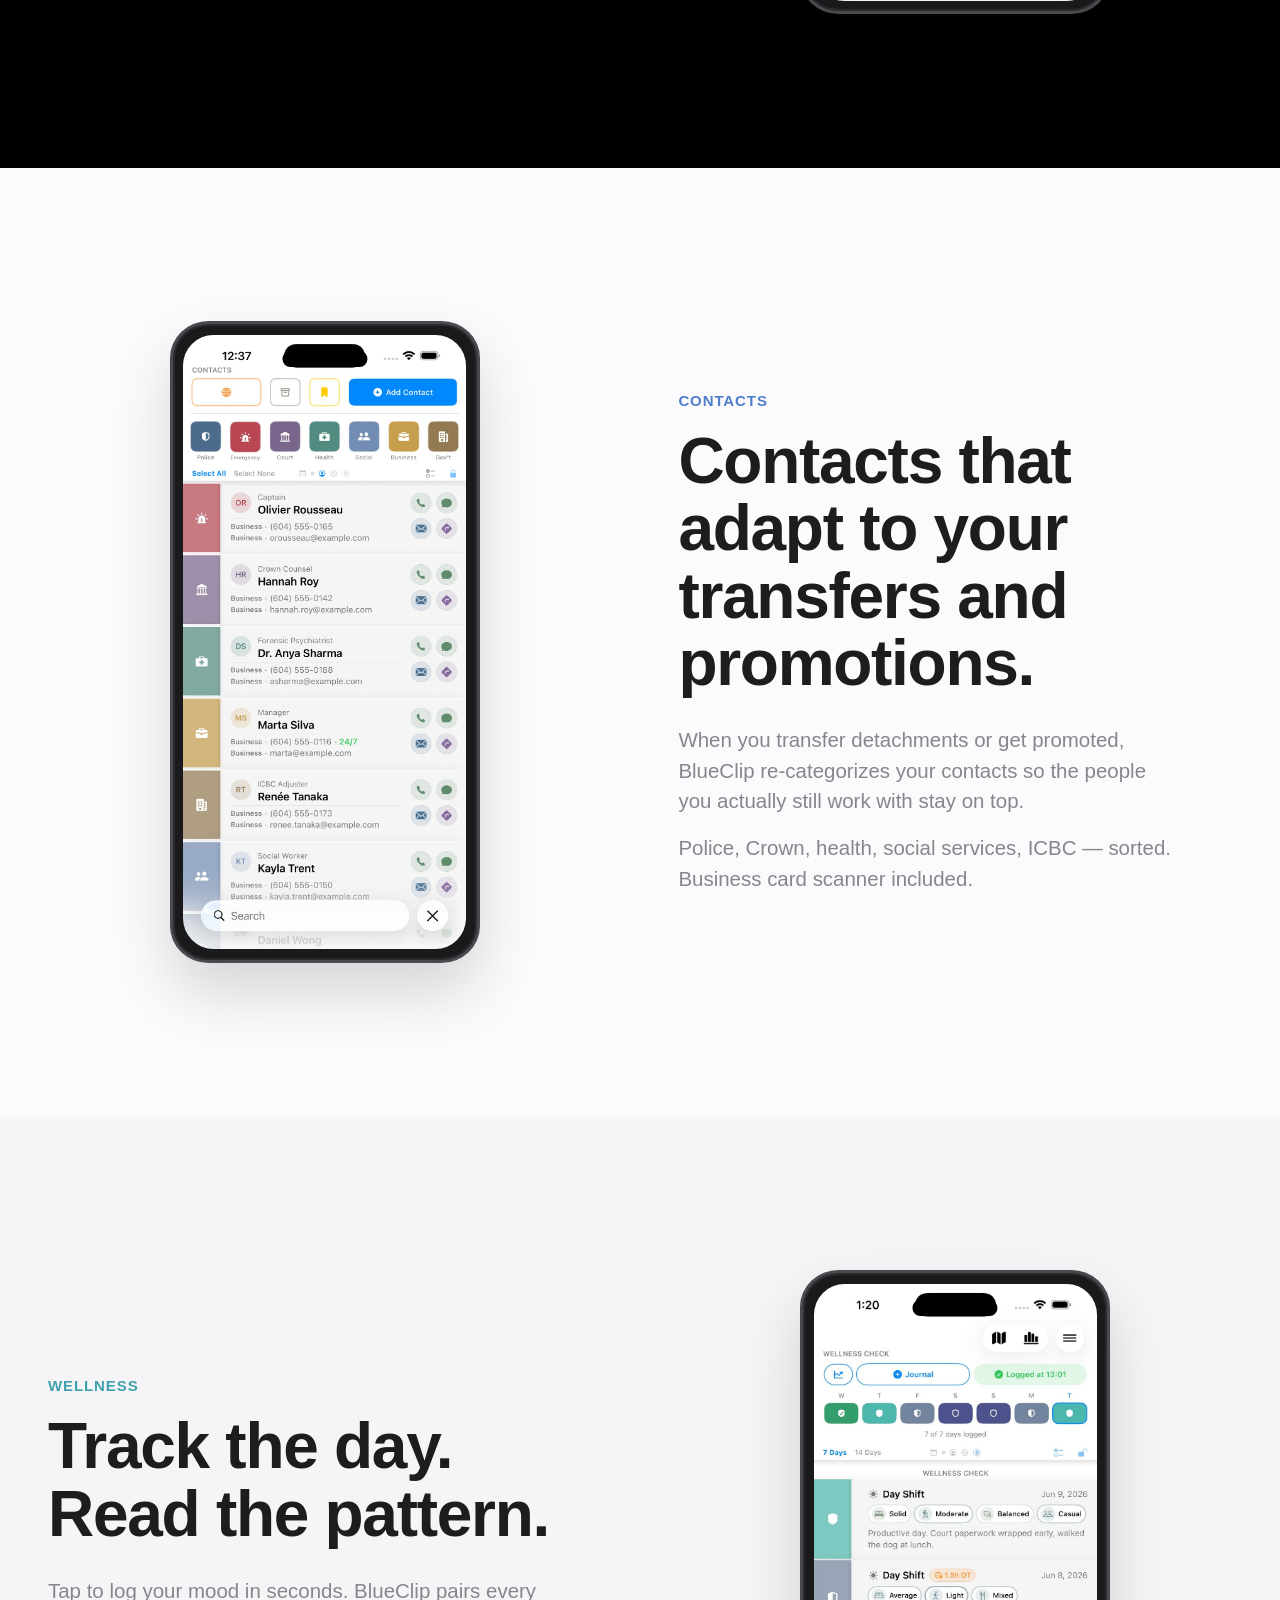
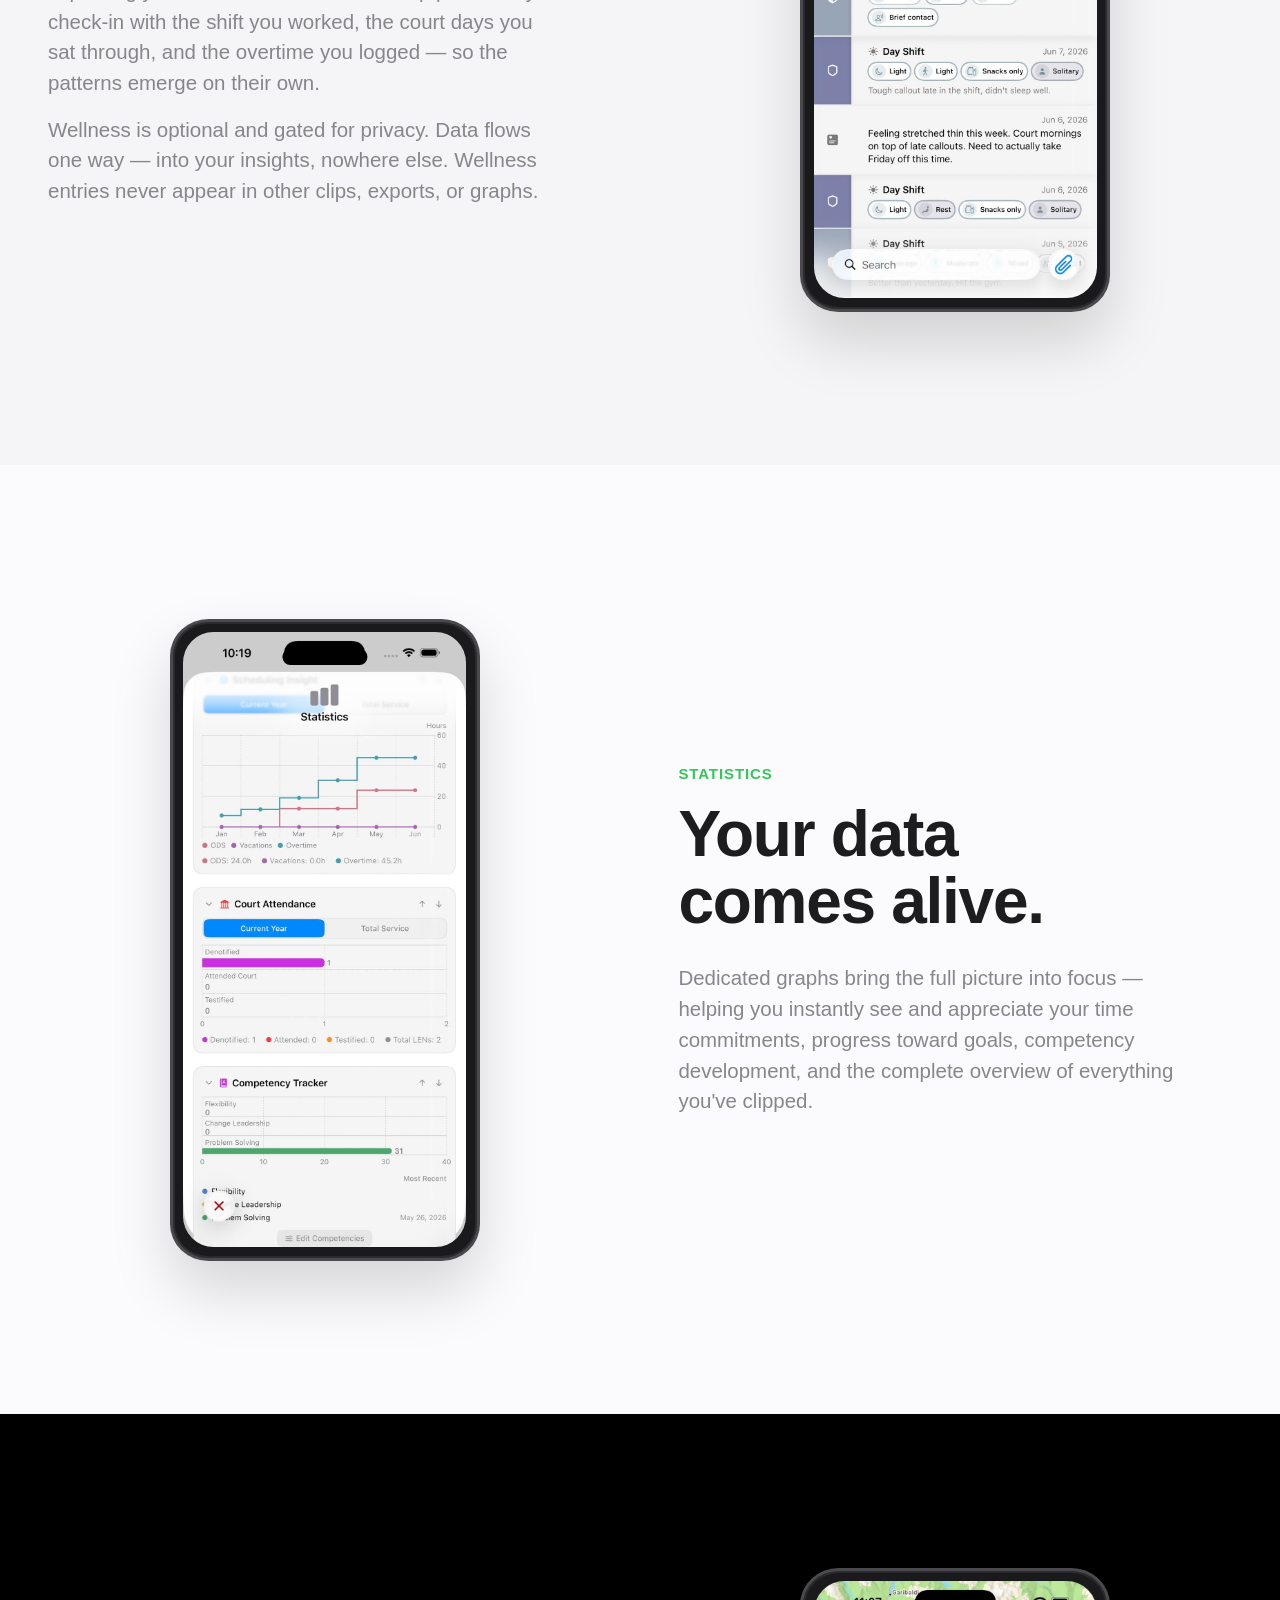
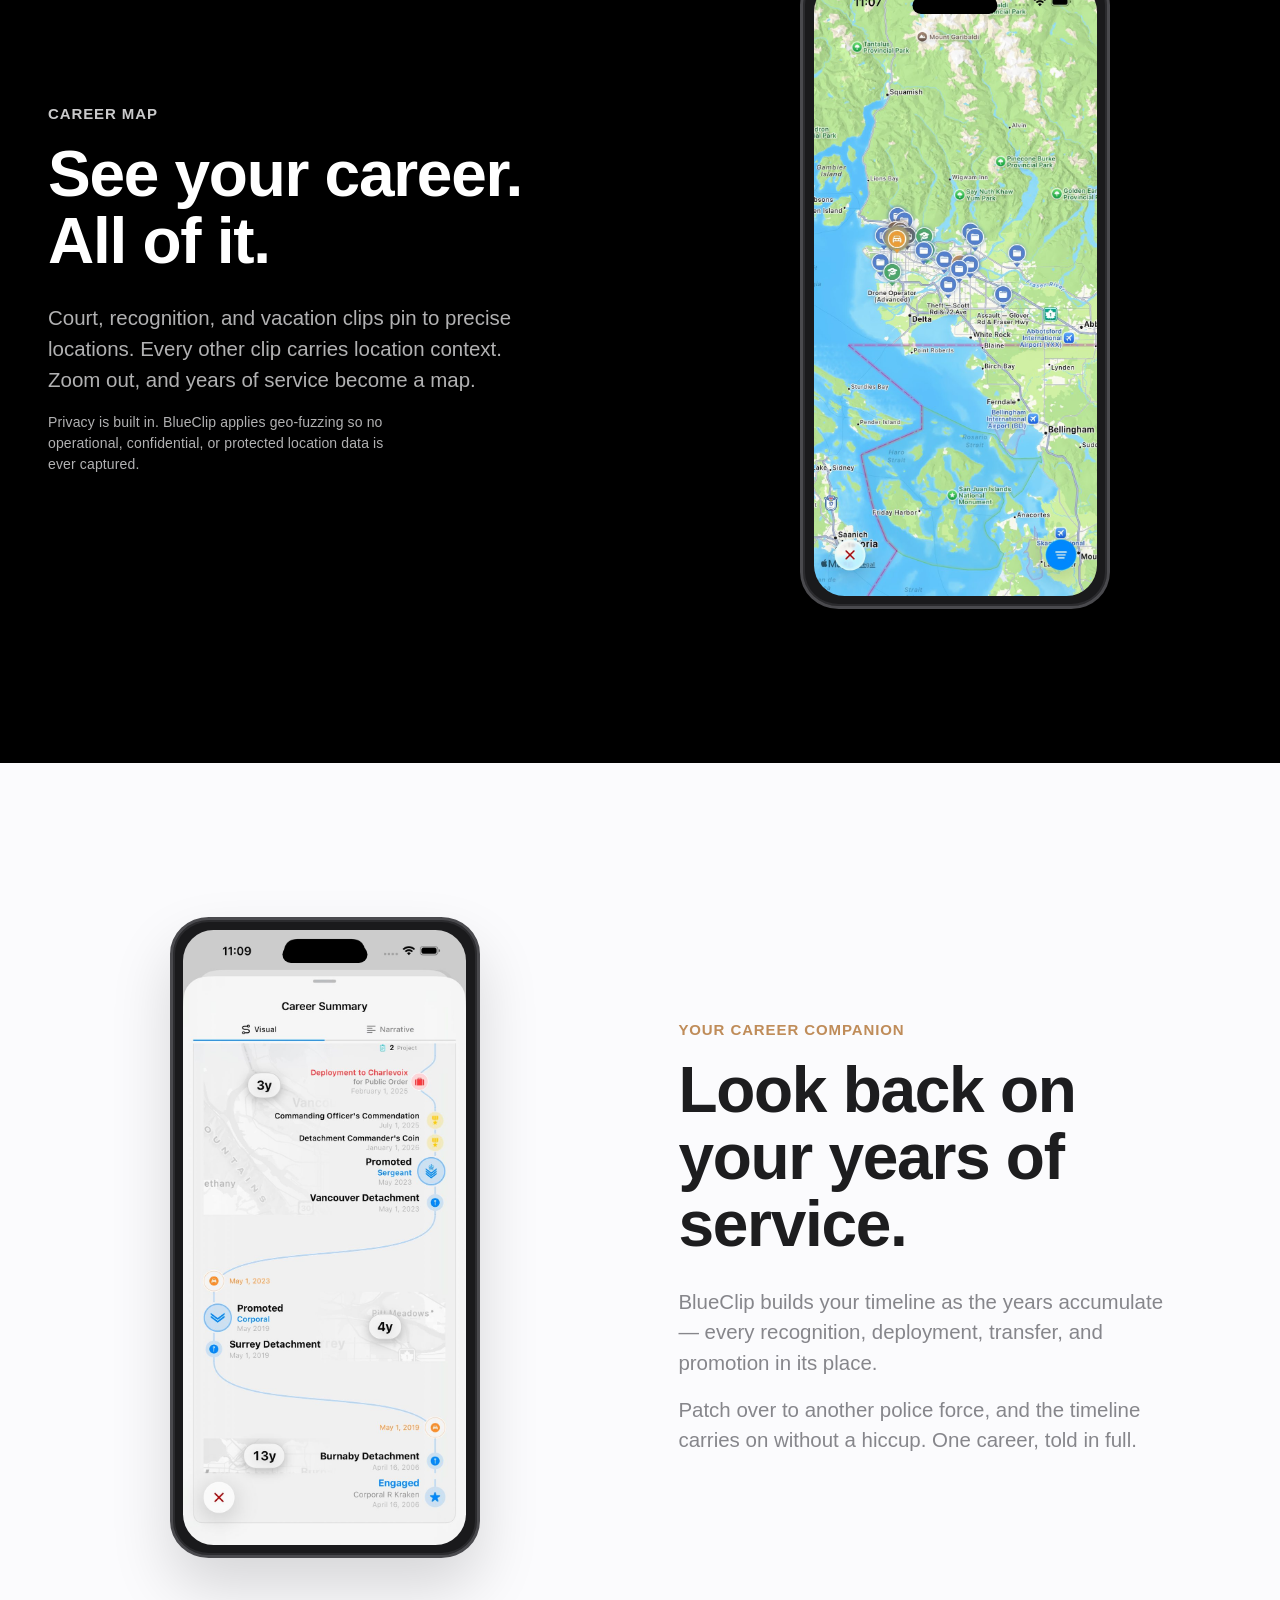
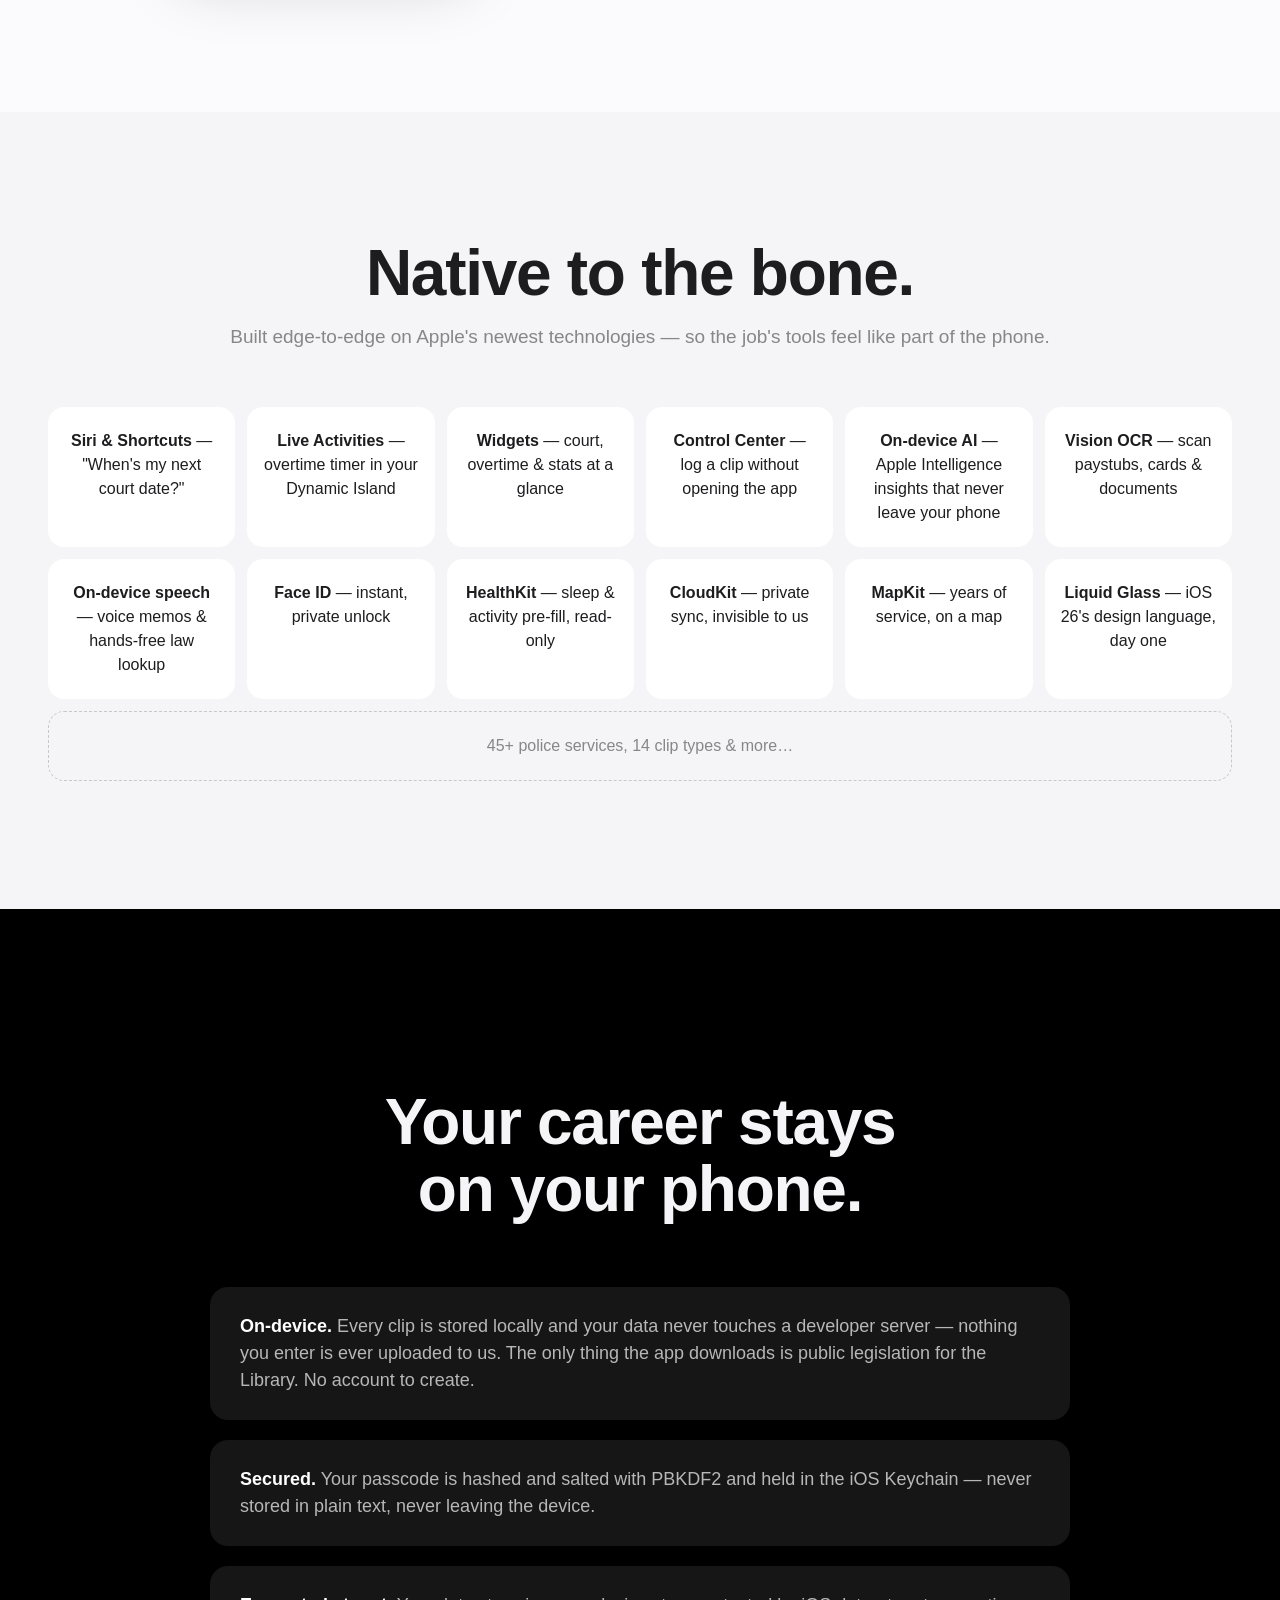
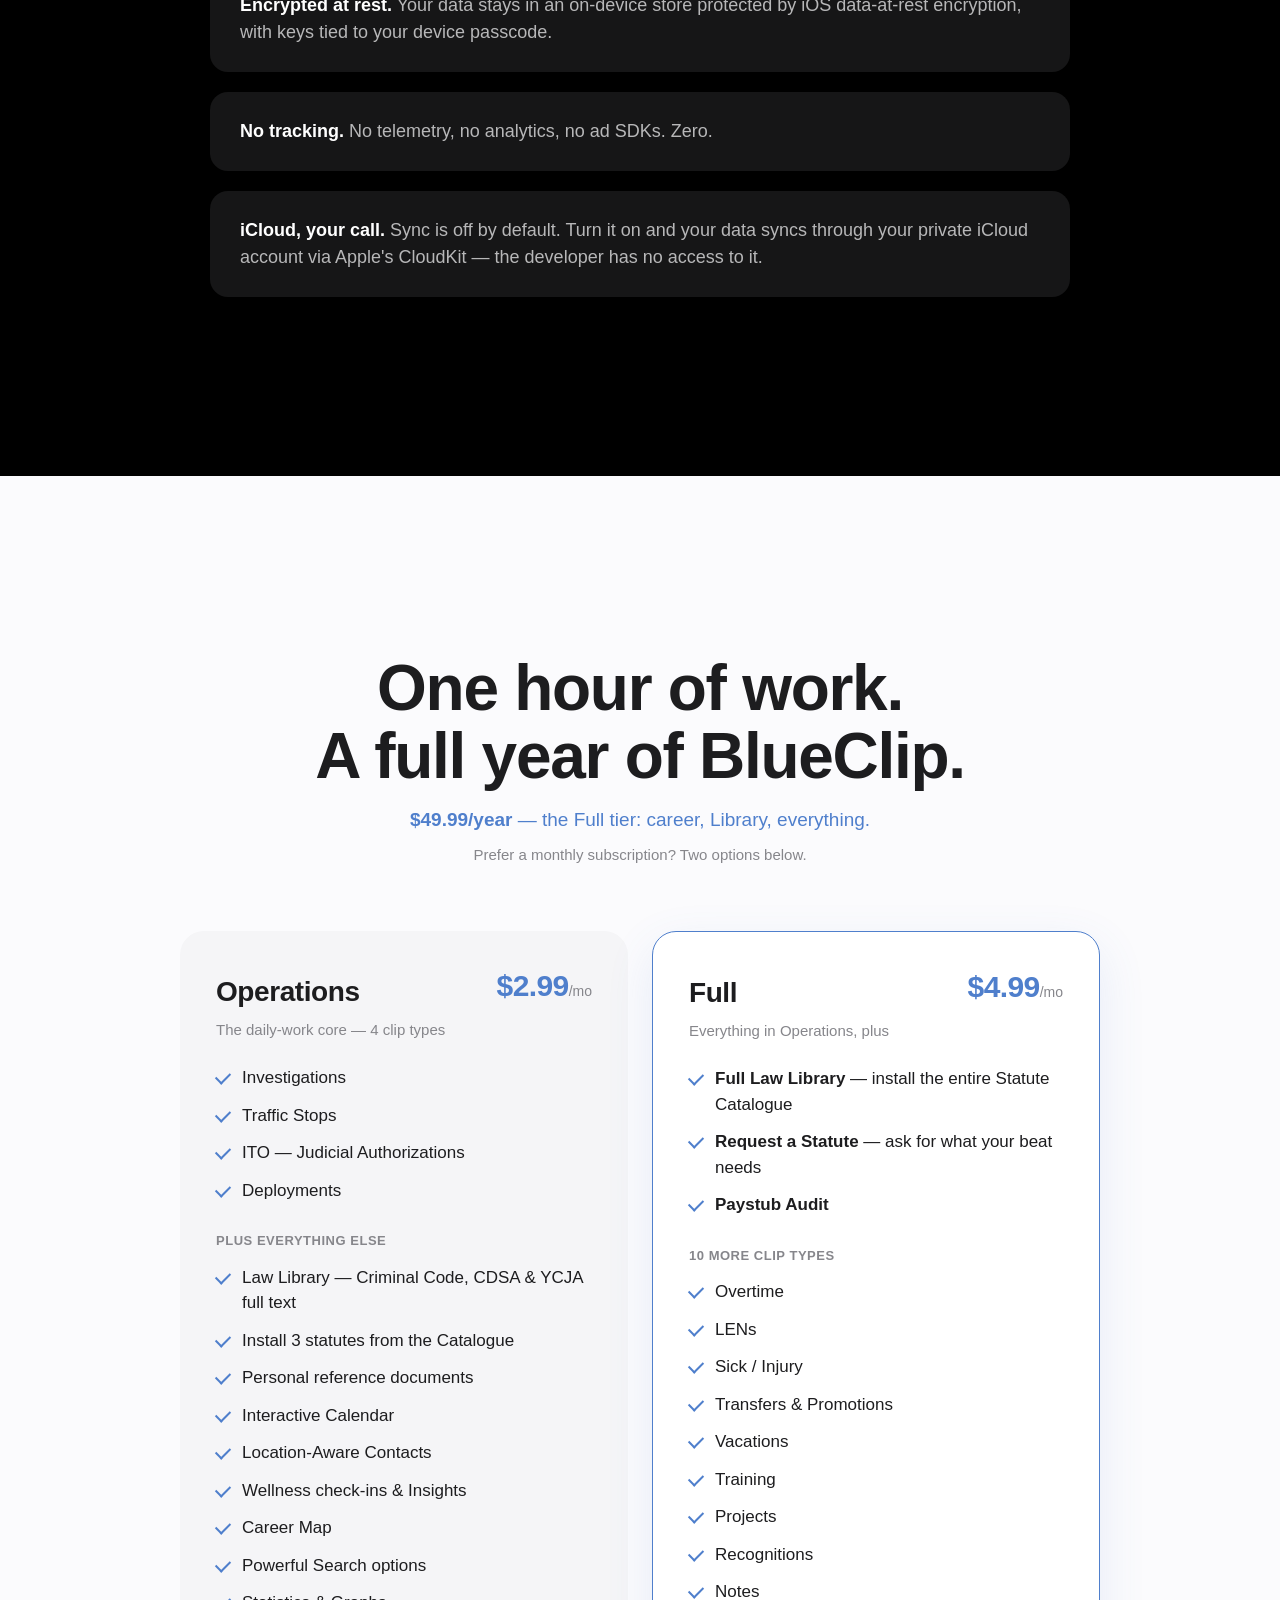
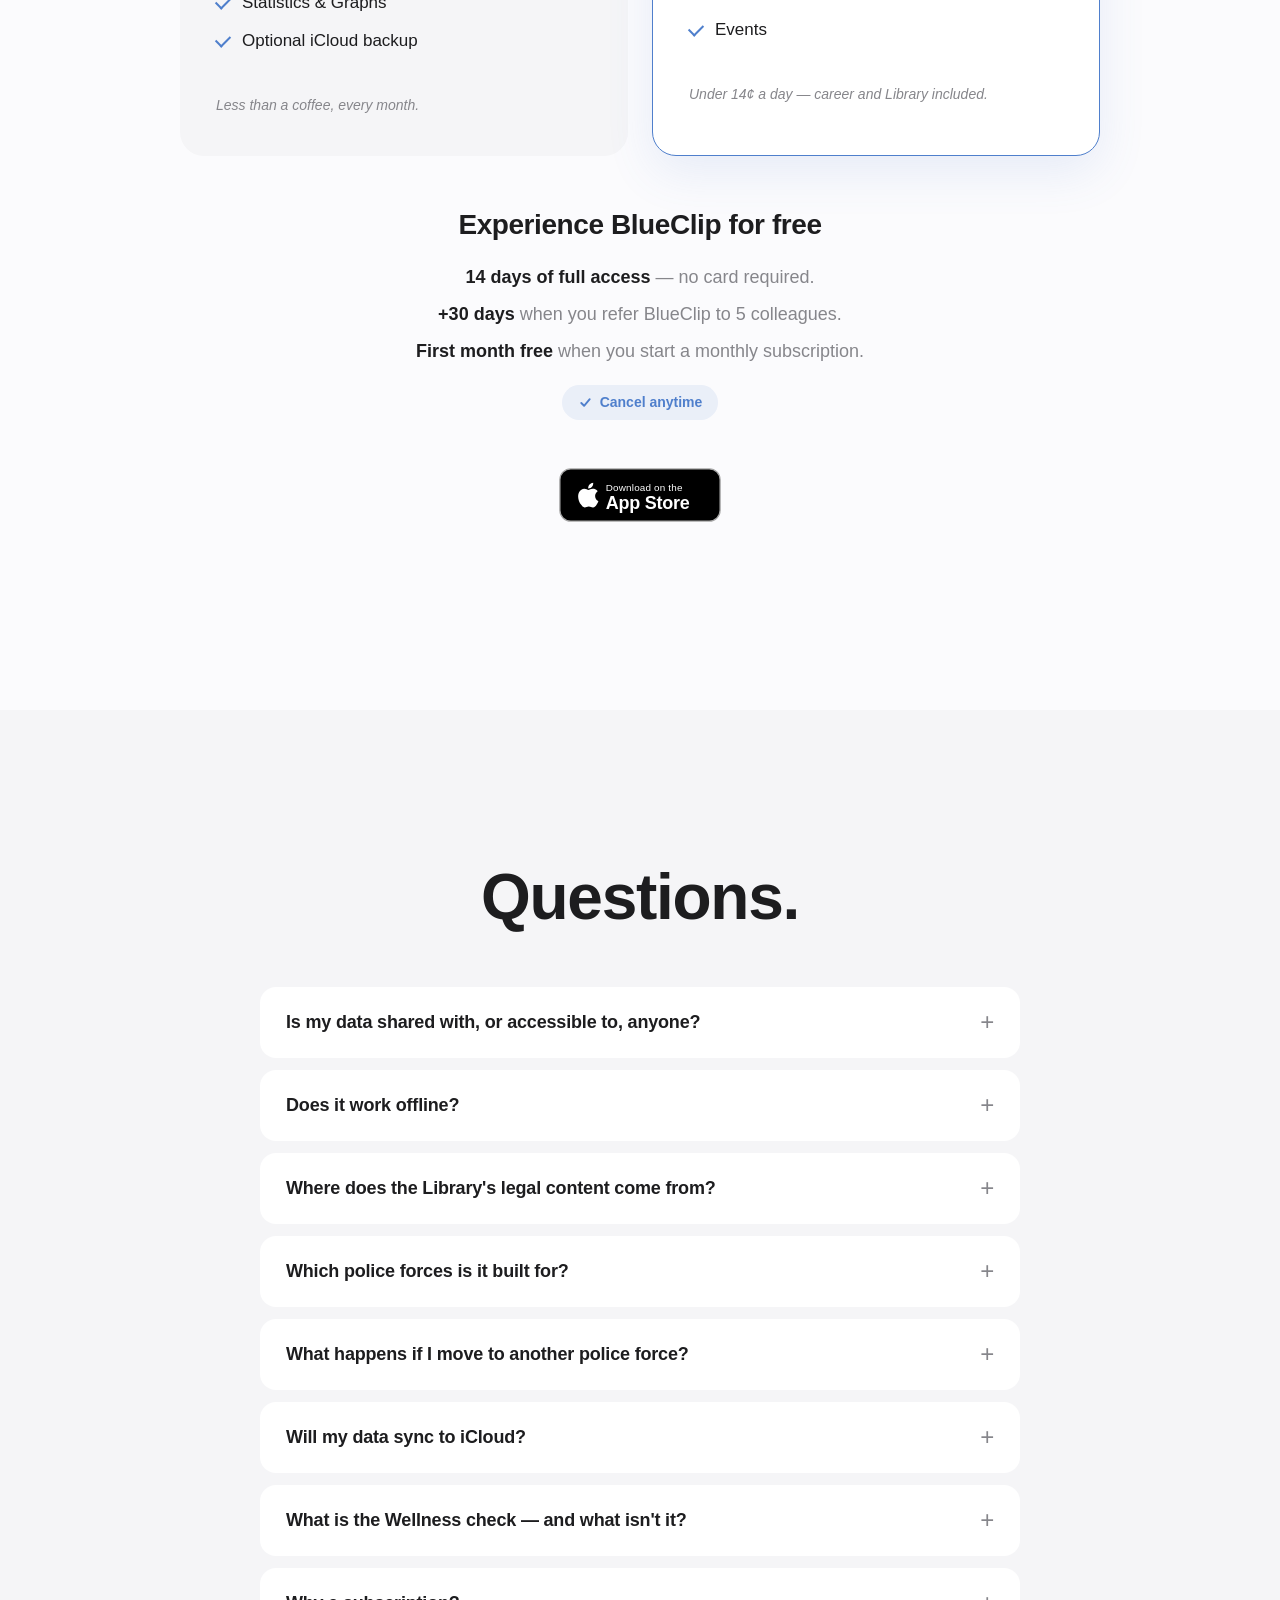
==== commit de9422cd: "hero: rotating screenshots — dashboard, statute list, offence card, calendar, stats Five screens cro" ====
--- a/blueclip/index.html
+++ b/blueclip/index.html
@@ -64,8 +64,12 @@
     </div>
     <div class="hero-phone reveal delay-1">
       <div class="iphone">
-        <div class="iphone-screen">
-          <img src="assets/screenshot-dashboard.jpg" alt="BlueClip dashboard showing rank card, investigations count, team progress ring, and recent clips" loading="eager">
+        <div class="iphone-screen hero-rotator">
+          <img src="assets/screenshot-dashboard.jpg" alt="BlueClip screens: dashboard, statute library, offence card, calendar, and statistics" loading="eager" class="active">
+          <img src="assets/screenshot-library.jpg" alt="" loading="lazy">
+          <img src="assets/screenshot-offence.jpg" alt="" loading="lazy">
+          <img src="assets/screenshot-lens.jpg" alt="" loading="lazy">
+          <img src="assets/screenshot-overtime.jpg" alt="" loading="lazy">
         </div>
       </div>
     </div>
--- a/blueclip/style.css
+++ b/blueclip/style.css
@@ -170,6 +170,20 @@
 /* Screen height derives from the screenshot's own aspect ratio —
    no object-fit cropping, edges never get cut */
 .iphone-screen img { width: 100%; height: auto; }
+
+/* Hero rotator: screenshots stacked in one frame, calm cross-fade.
+   First image stays in flow (defines the frame height); the rest overlay. */
+.hero-rotator img {
+  opacity: 0;
+  transition: opacity .8s ease;
+}
+.hero-rotator img.active { opacity: 1; }
+.hero-rotator img:not(:first-child) {
+  position: absolute;
+  inset: 0;
+  height: 100%;
+  object-fit: cover;
+}
 /* Dynamic Island */
 .iphone::after {
   content: "";
@@ -500,6 +514,7 @@
   html { scroll-behavior: auto; }
   .reveal { opacity: 1; transform: none; transition: none; }
   .store-badge, .nav-cta { transition: none; }
+  .hero-rotator img { transition: none; }
 }
 
 /* ---------- Focus visibility ---------- */
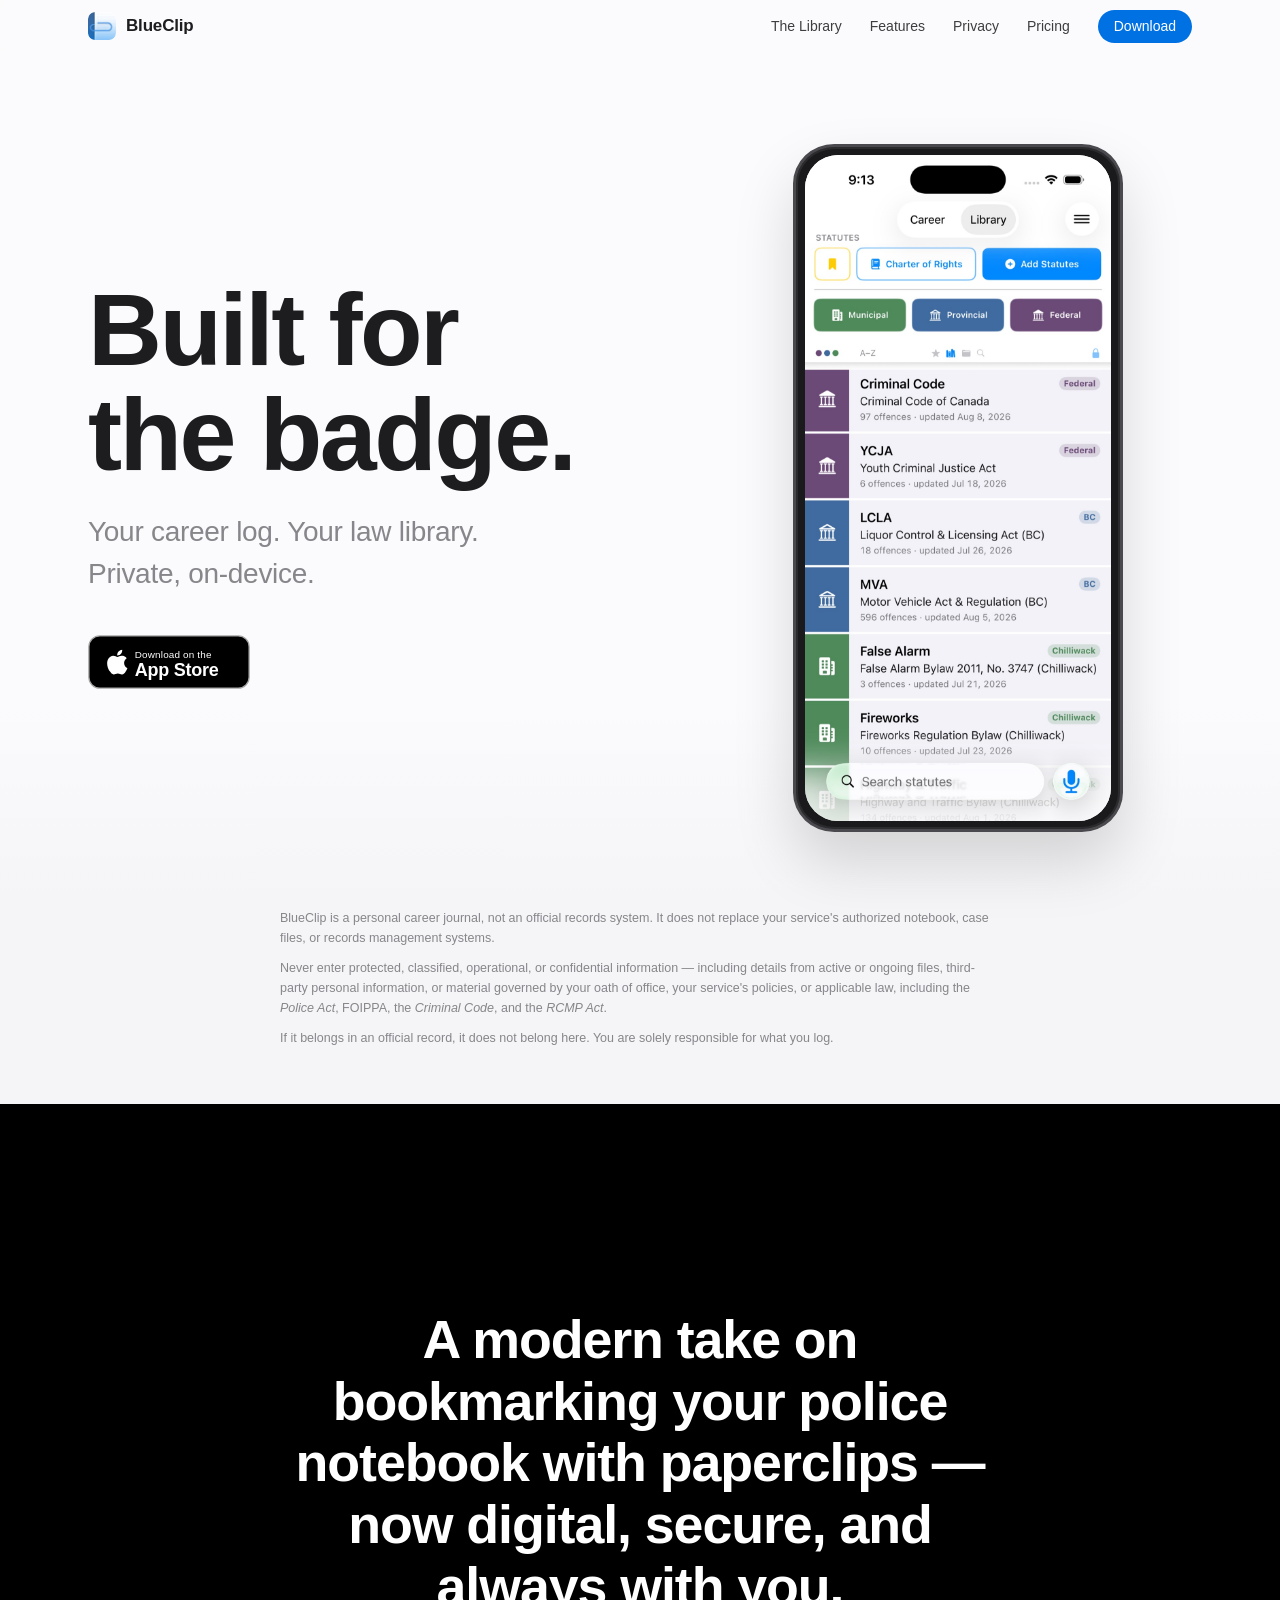
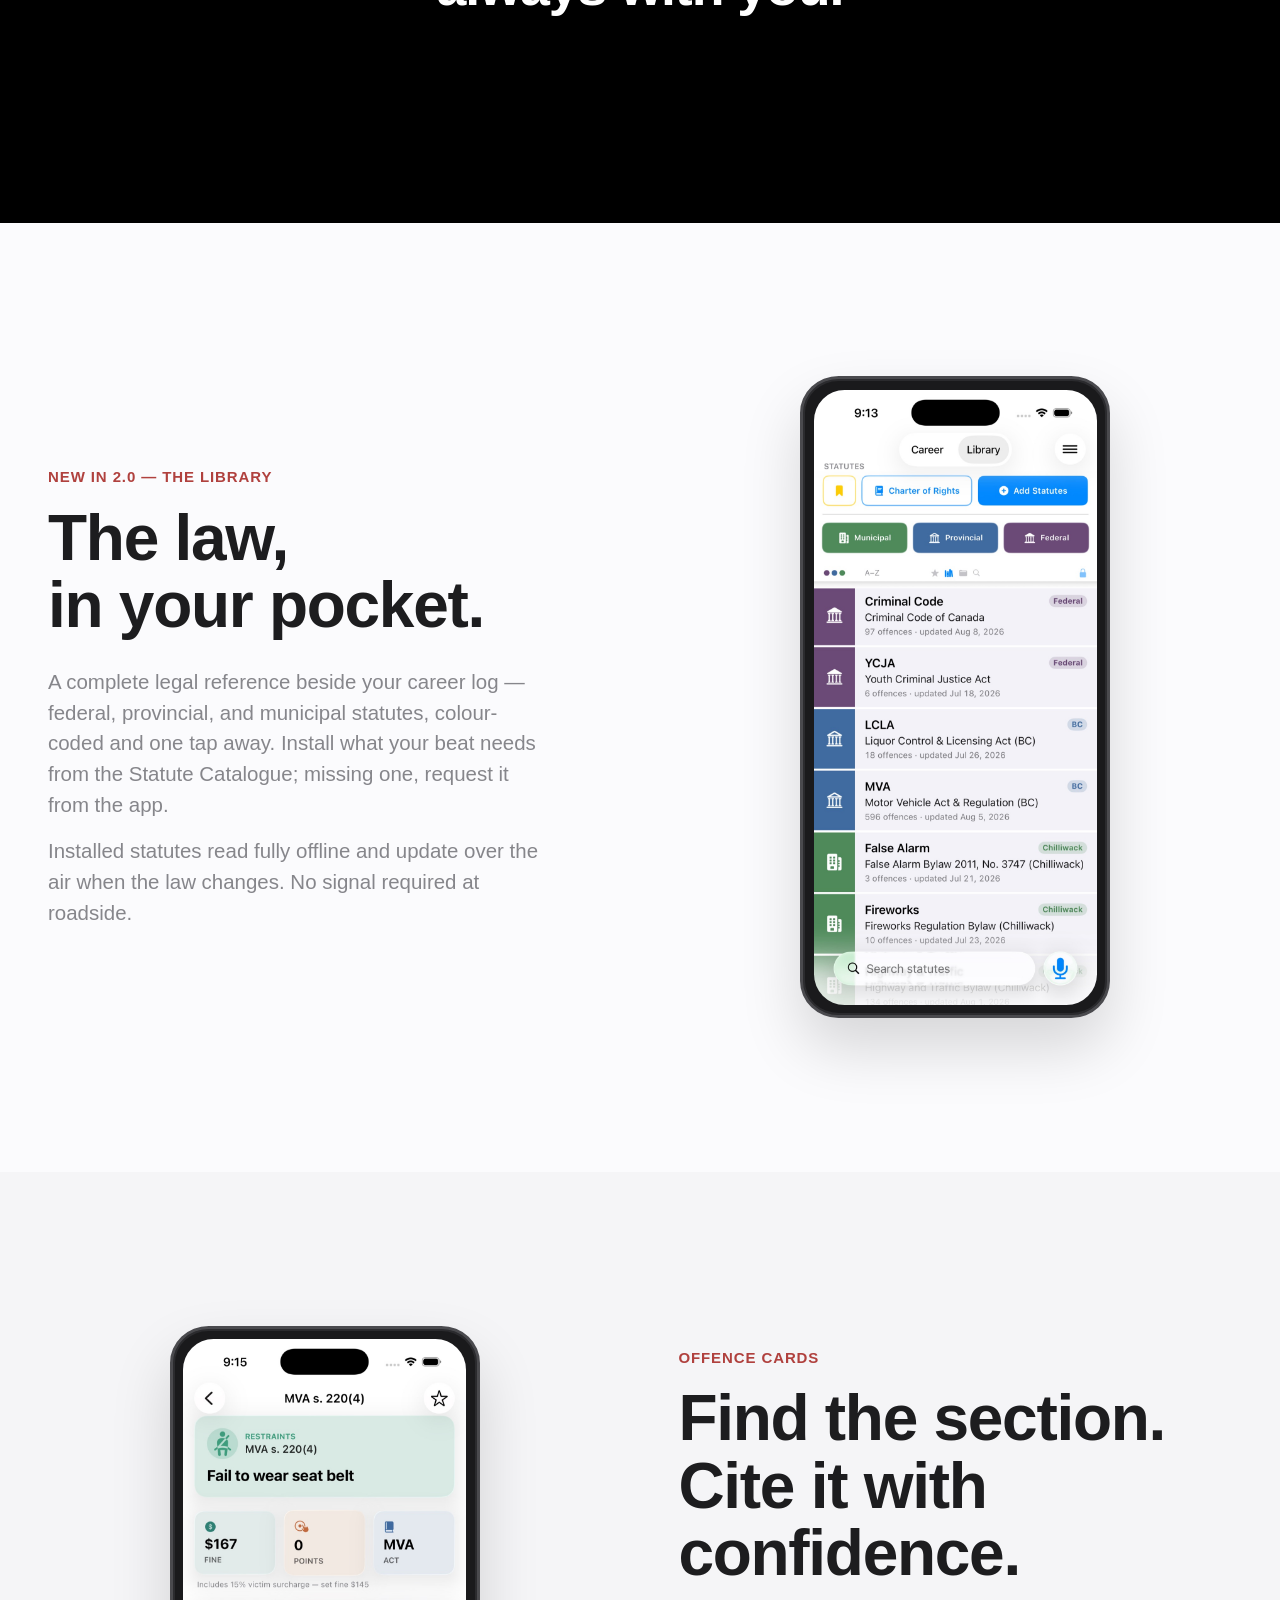
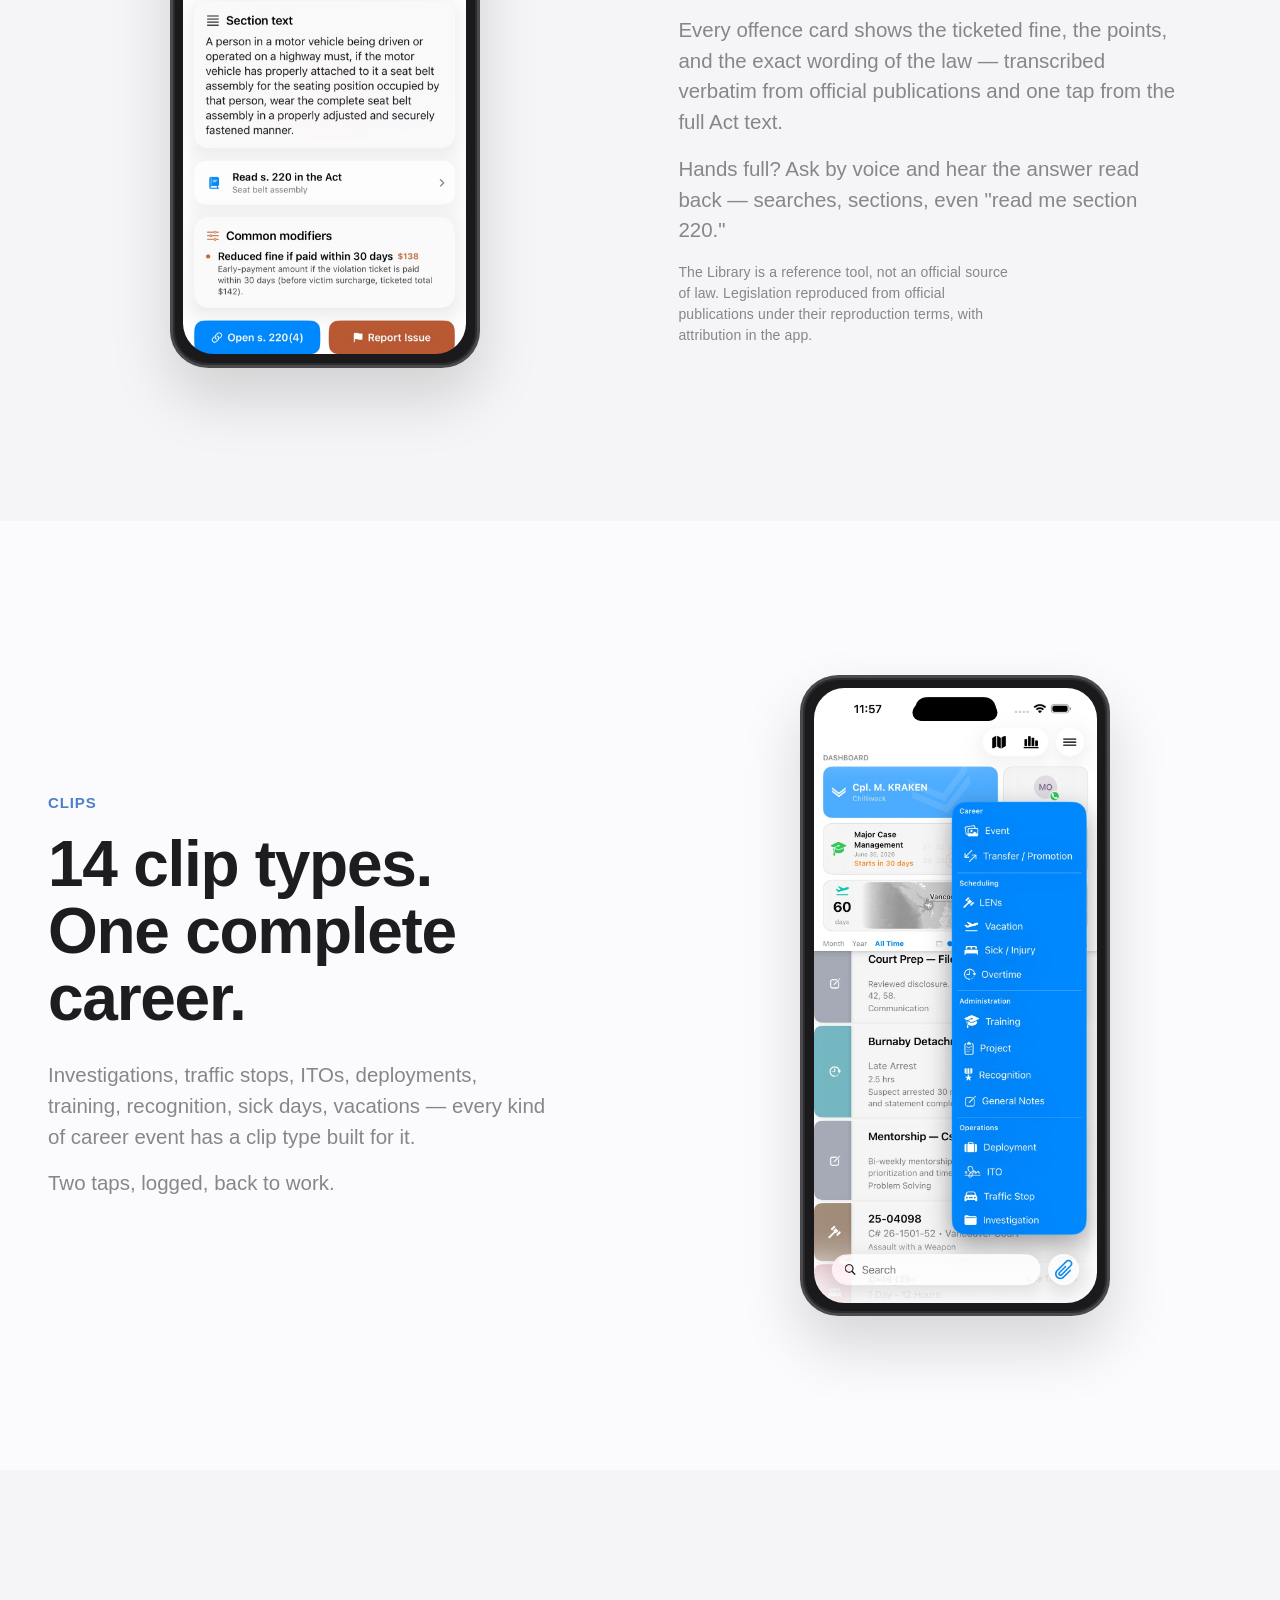
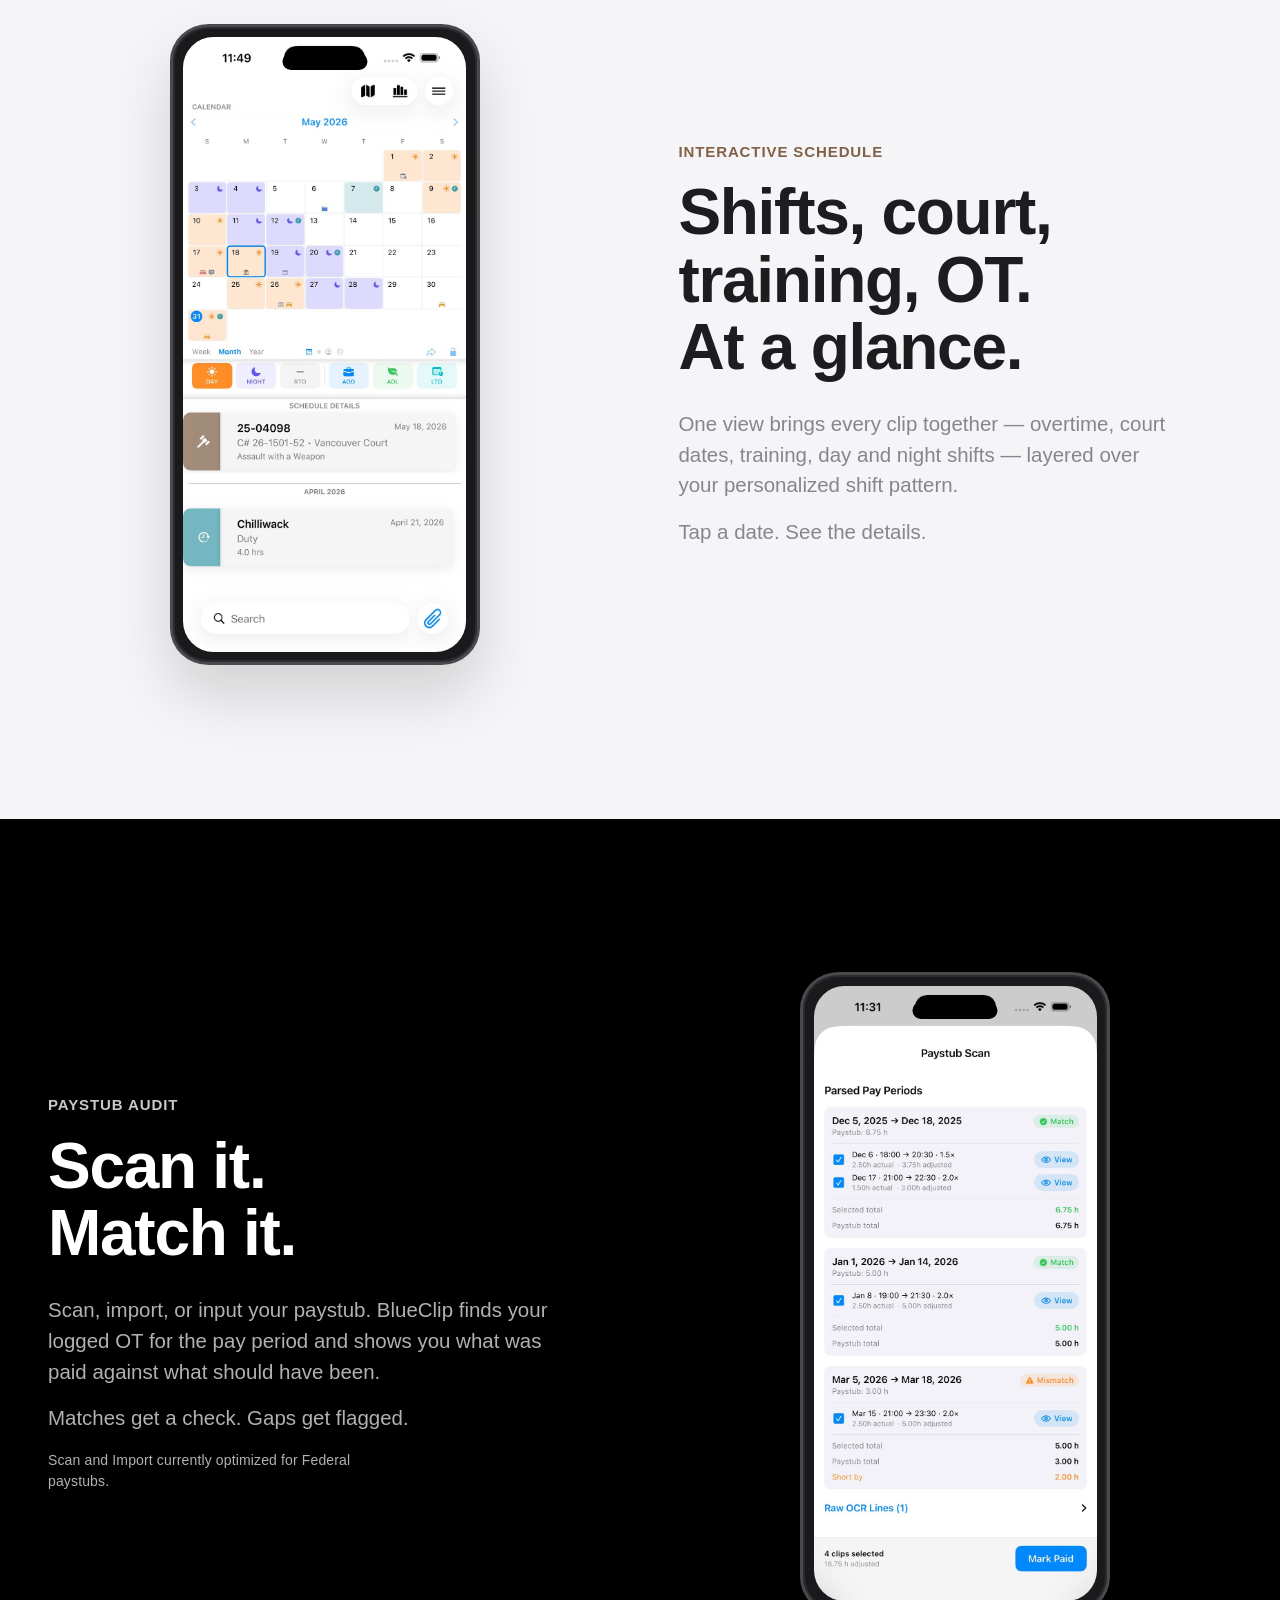
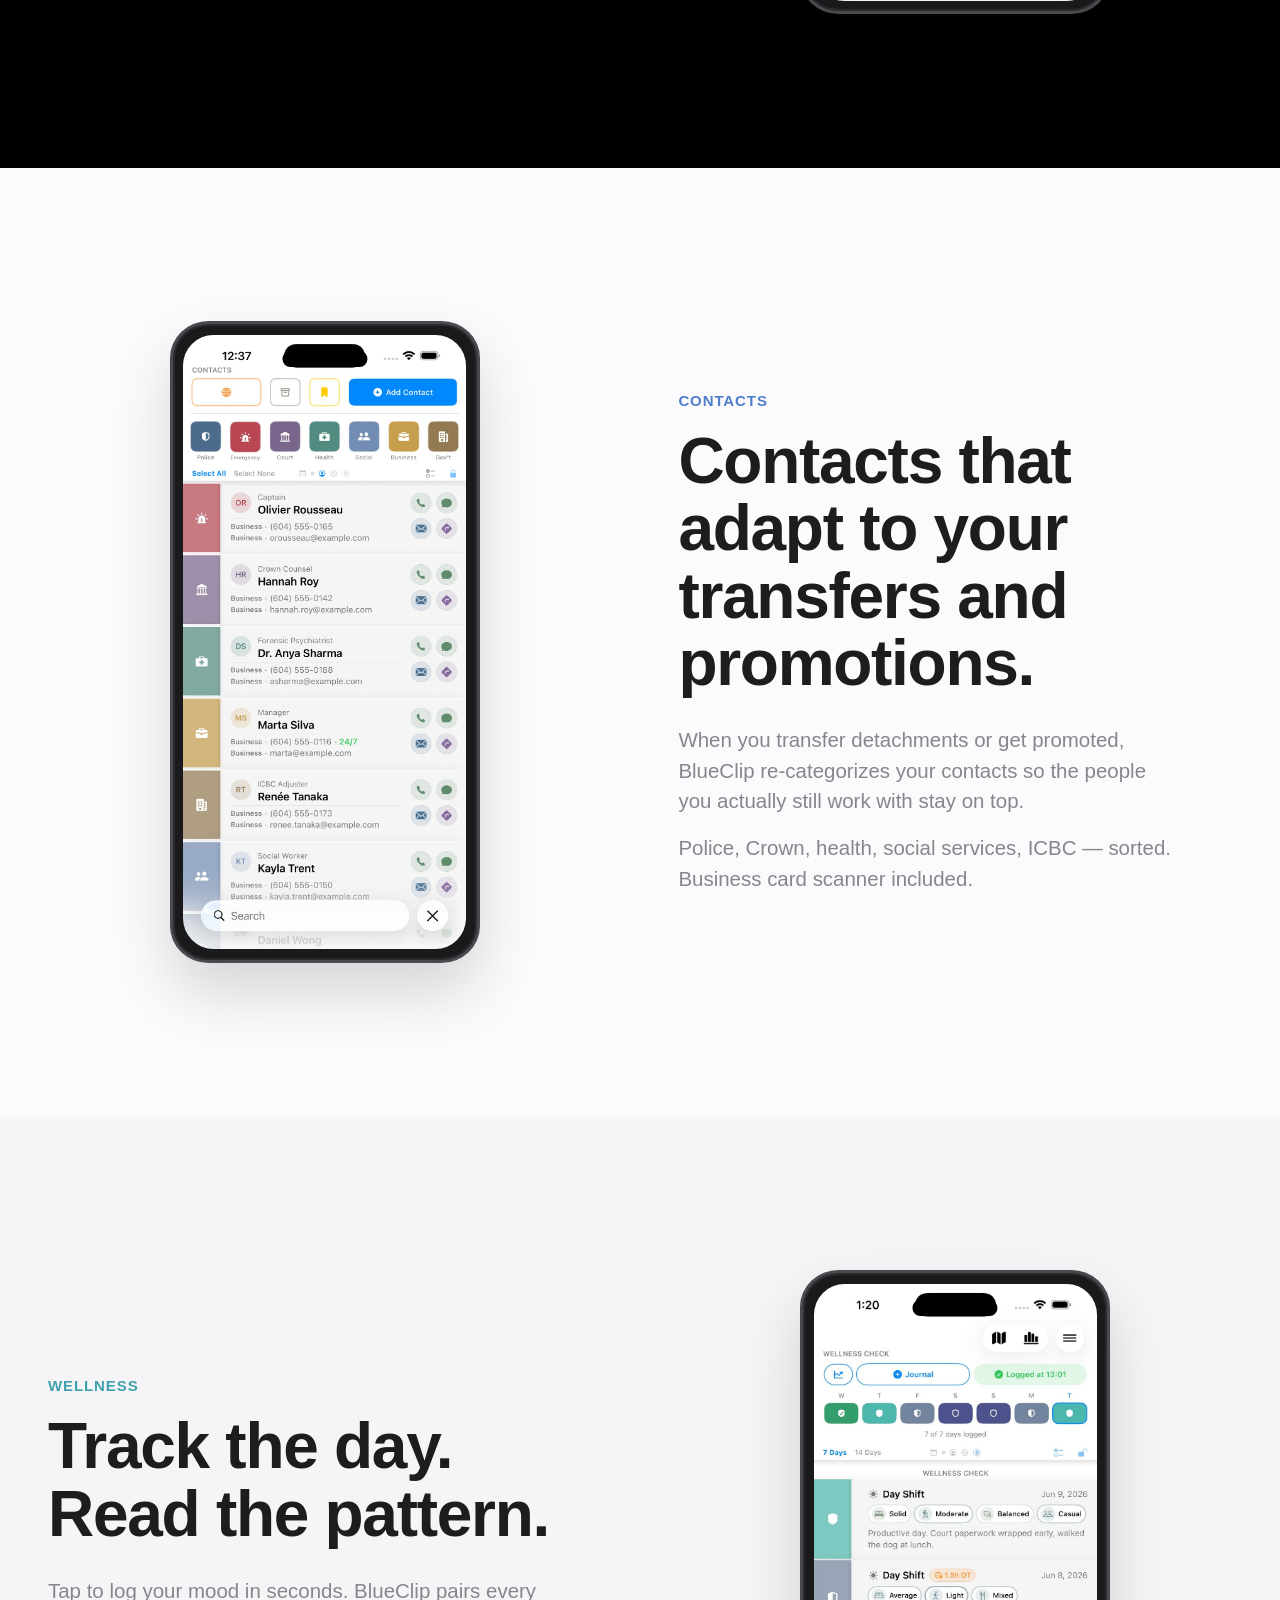
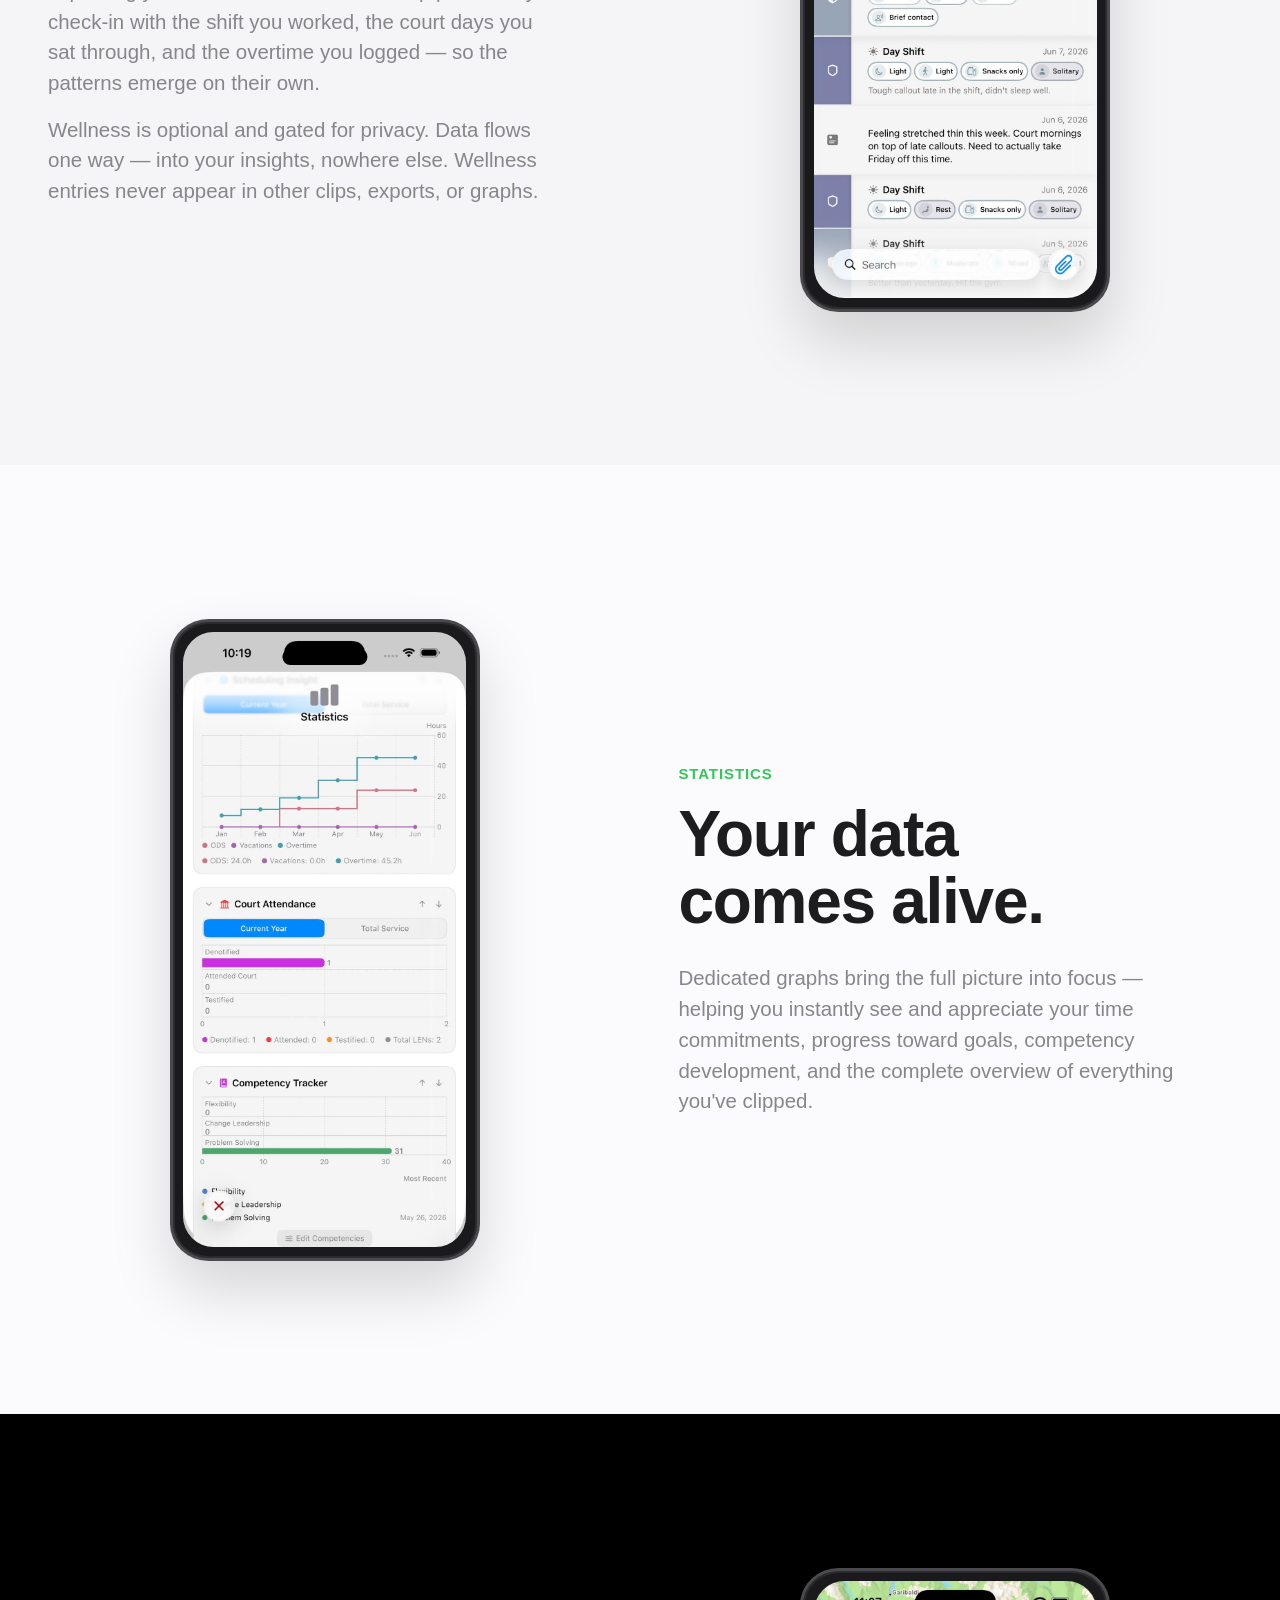
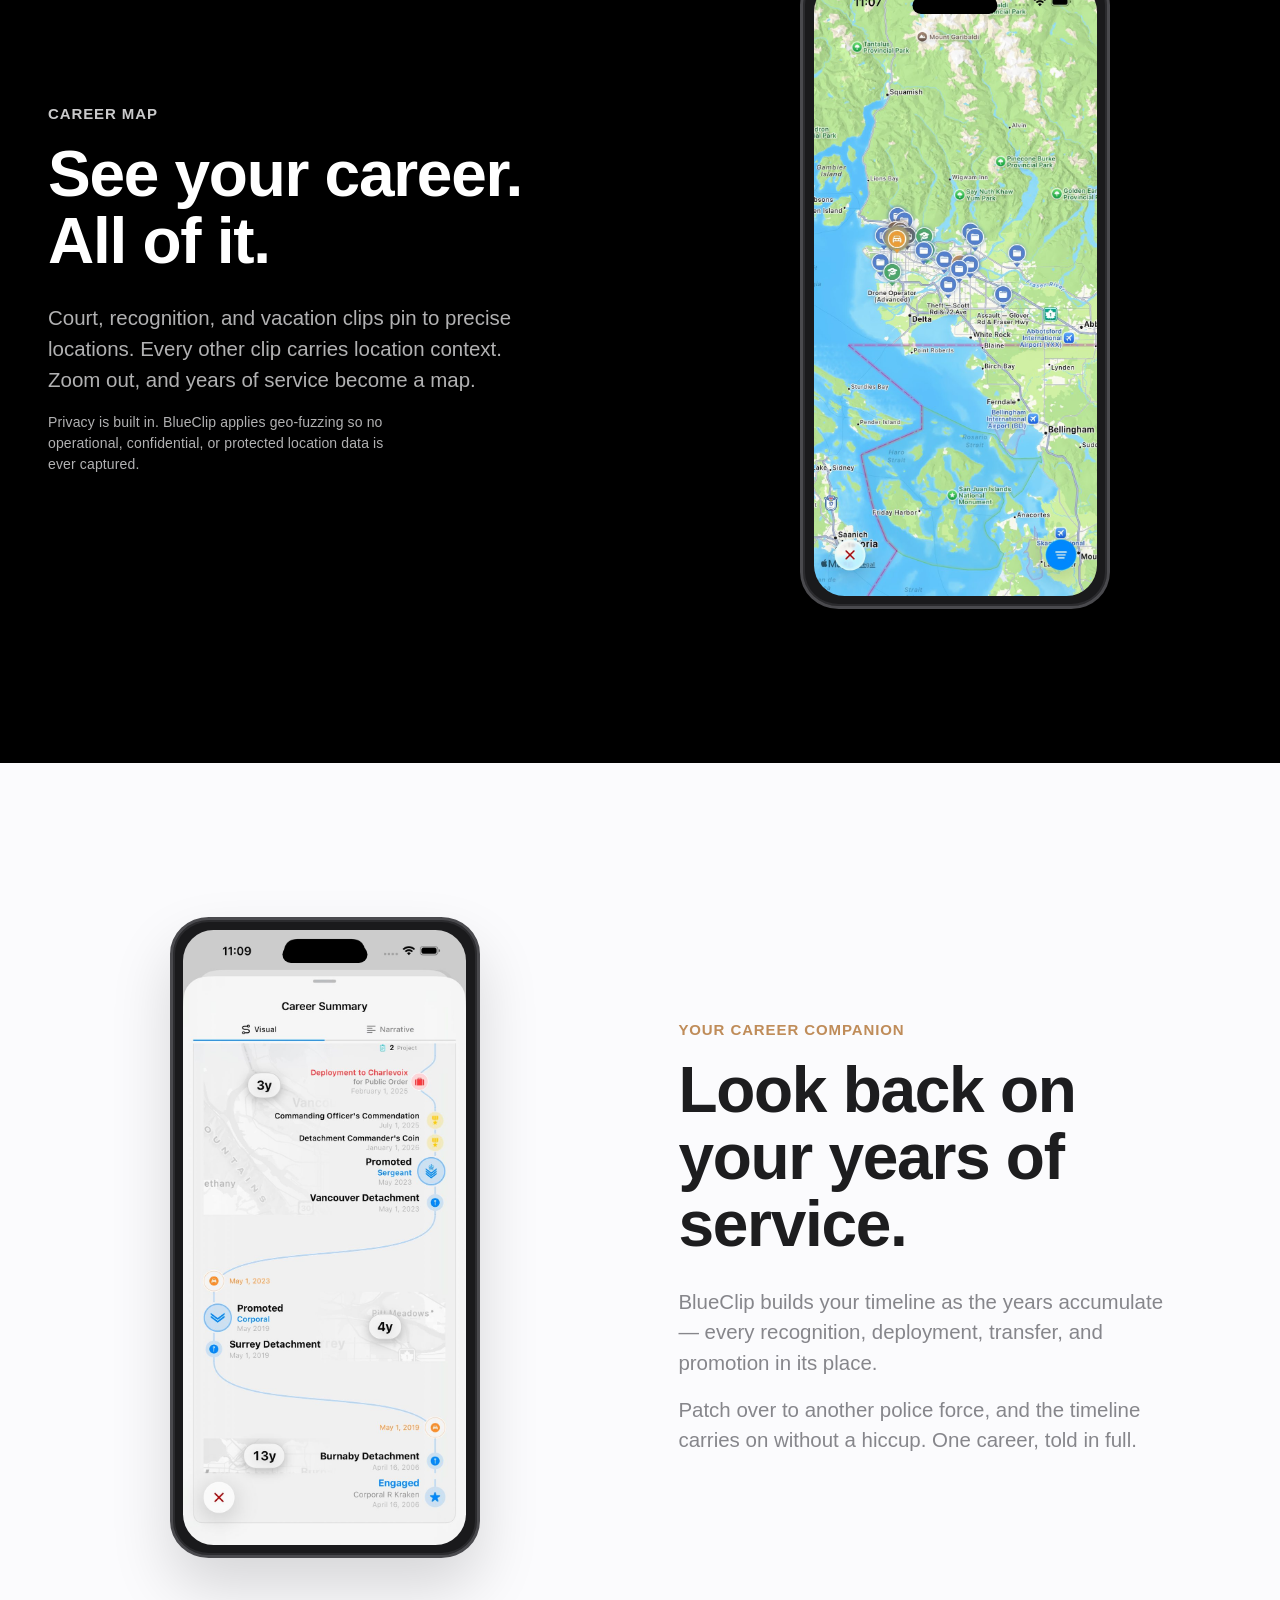
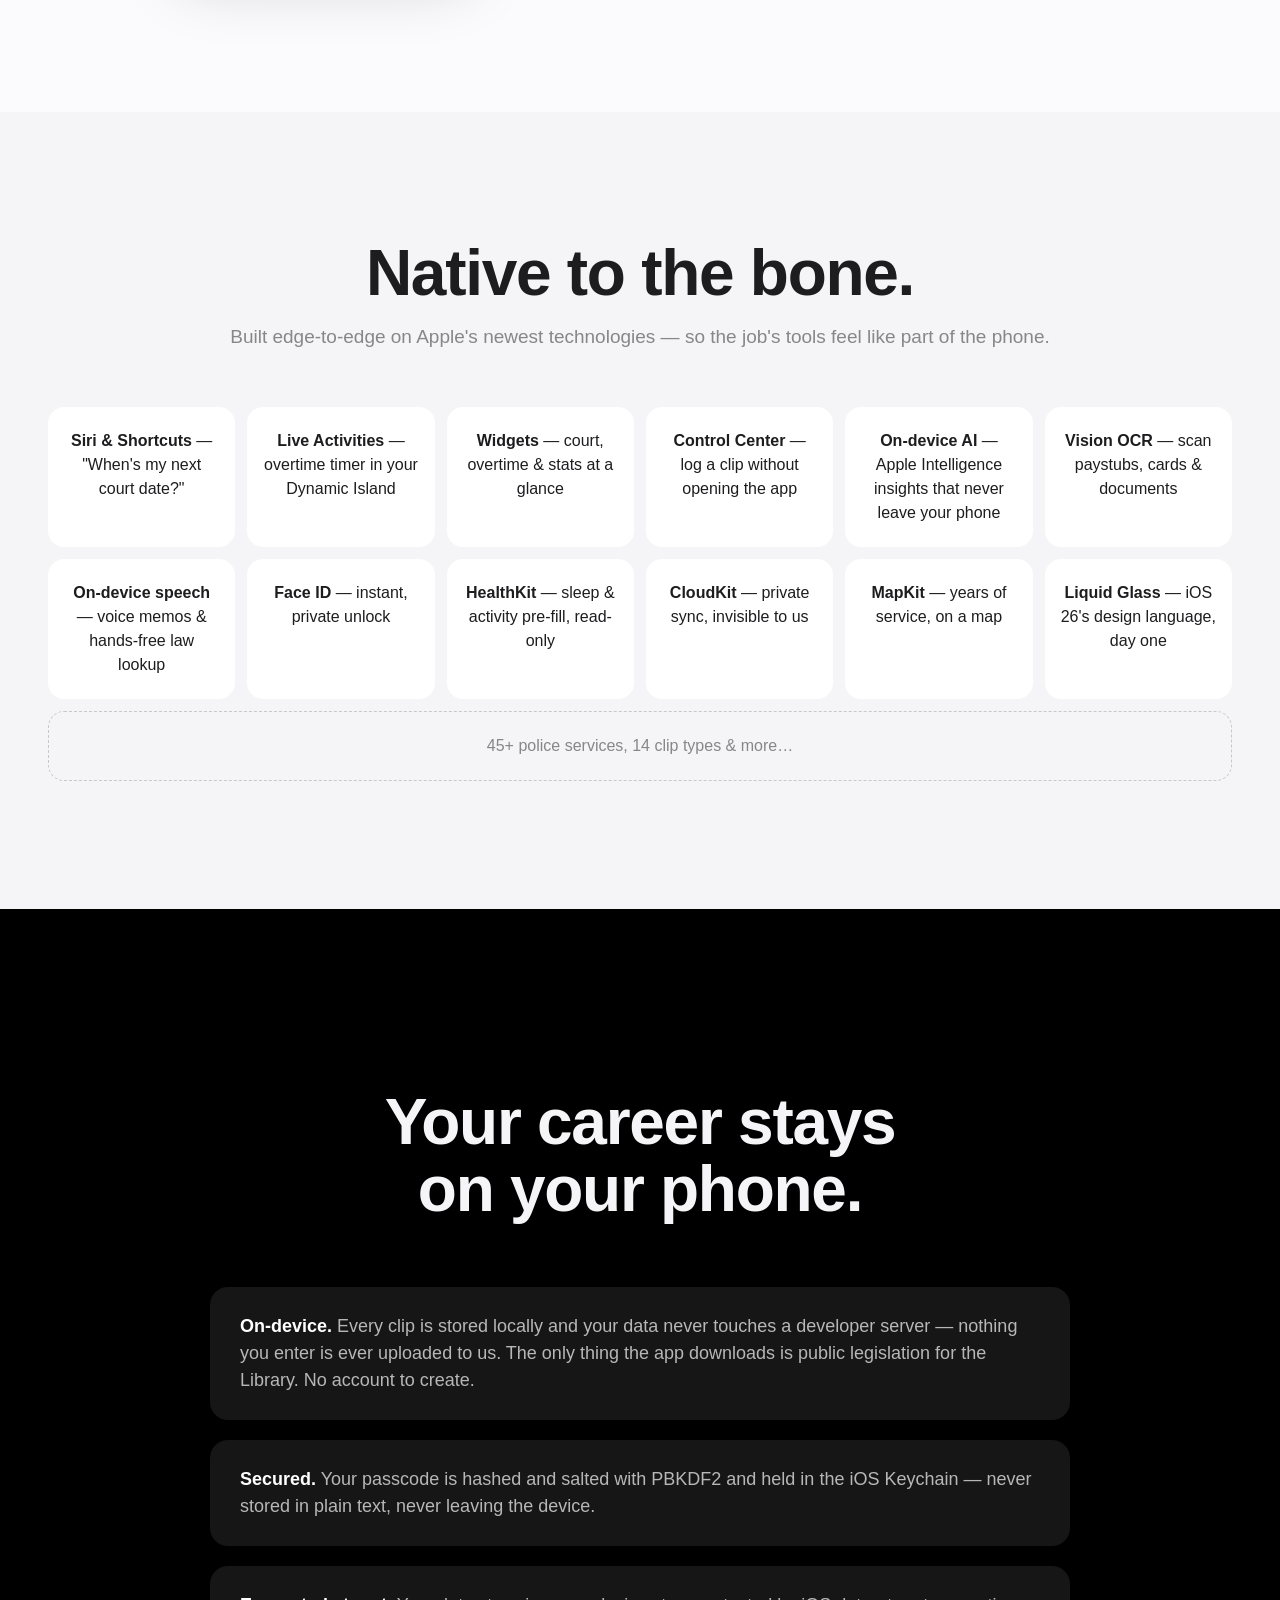
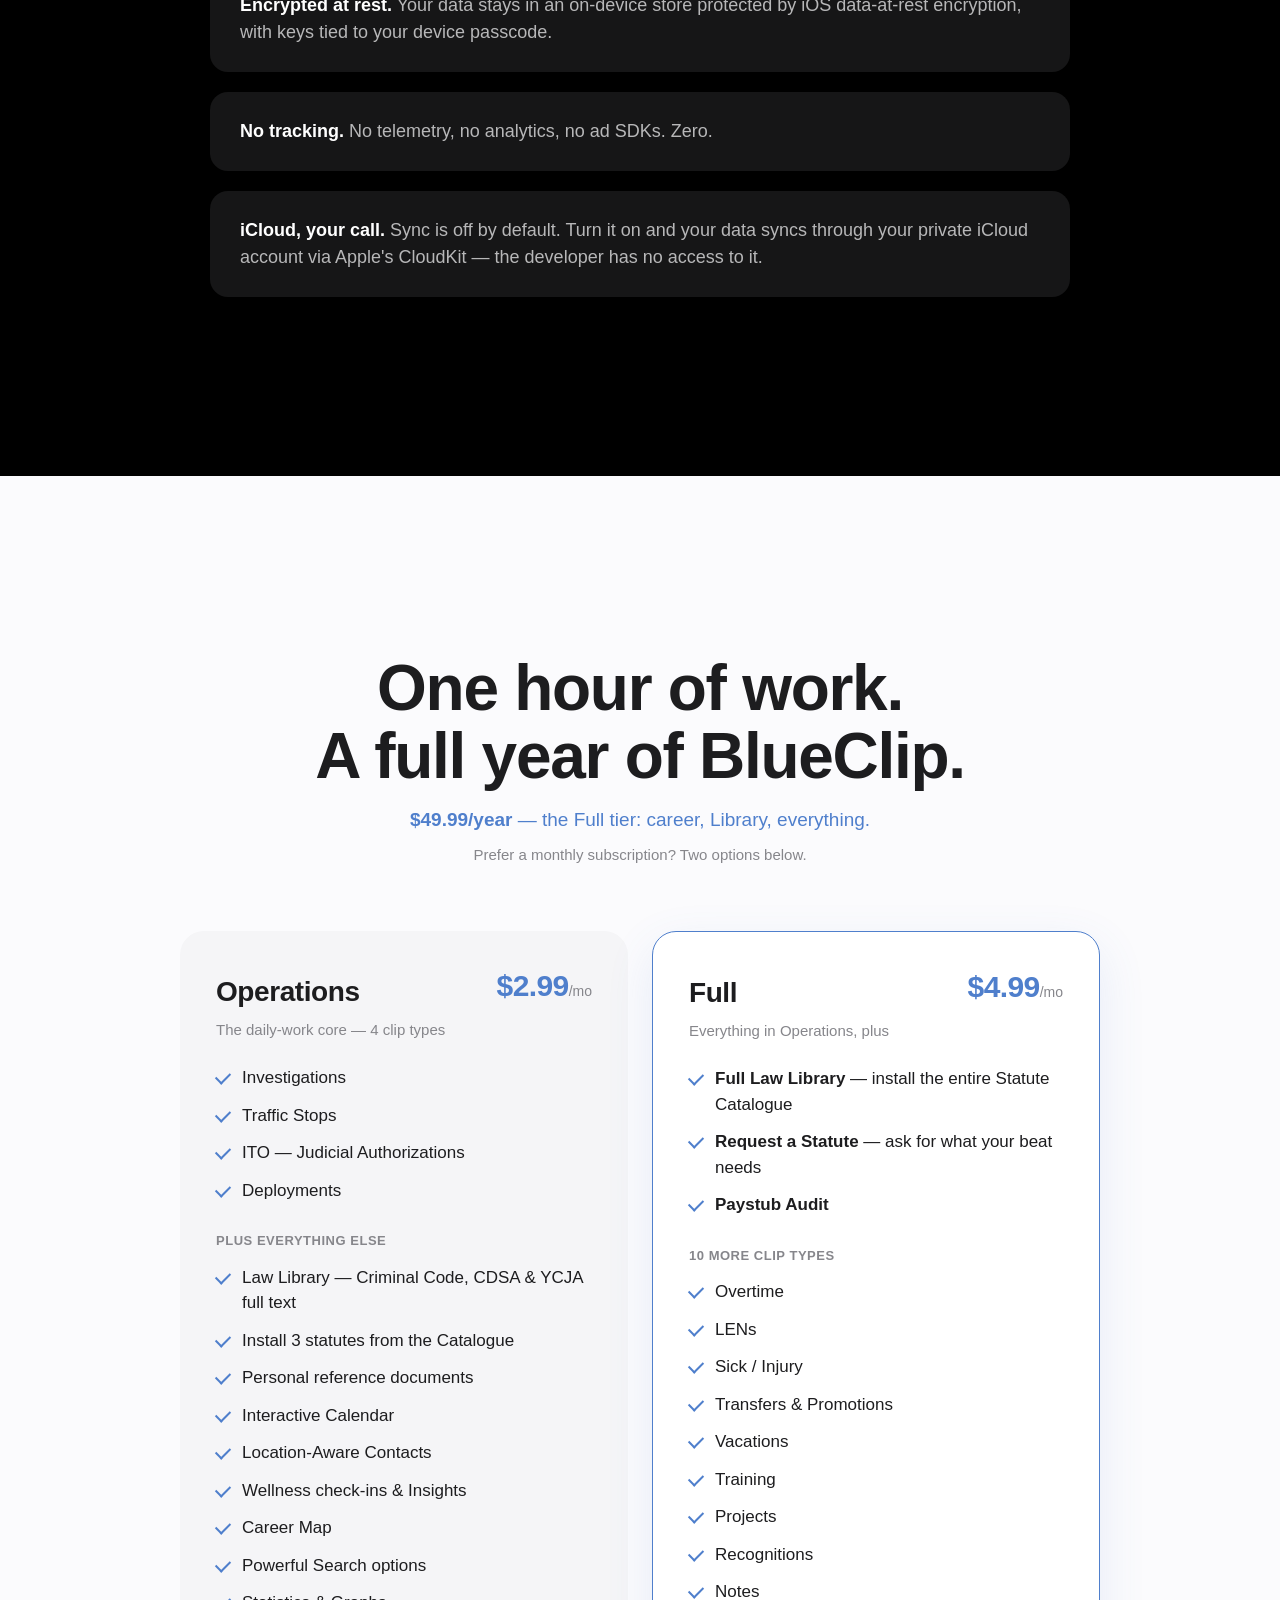
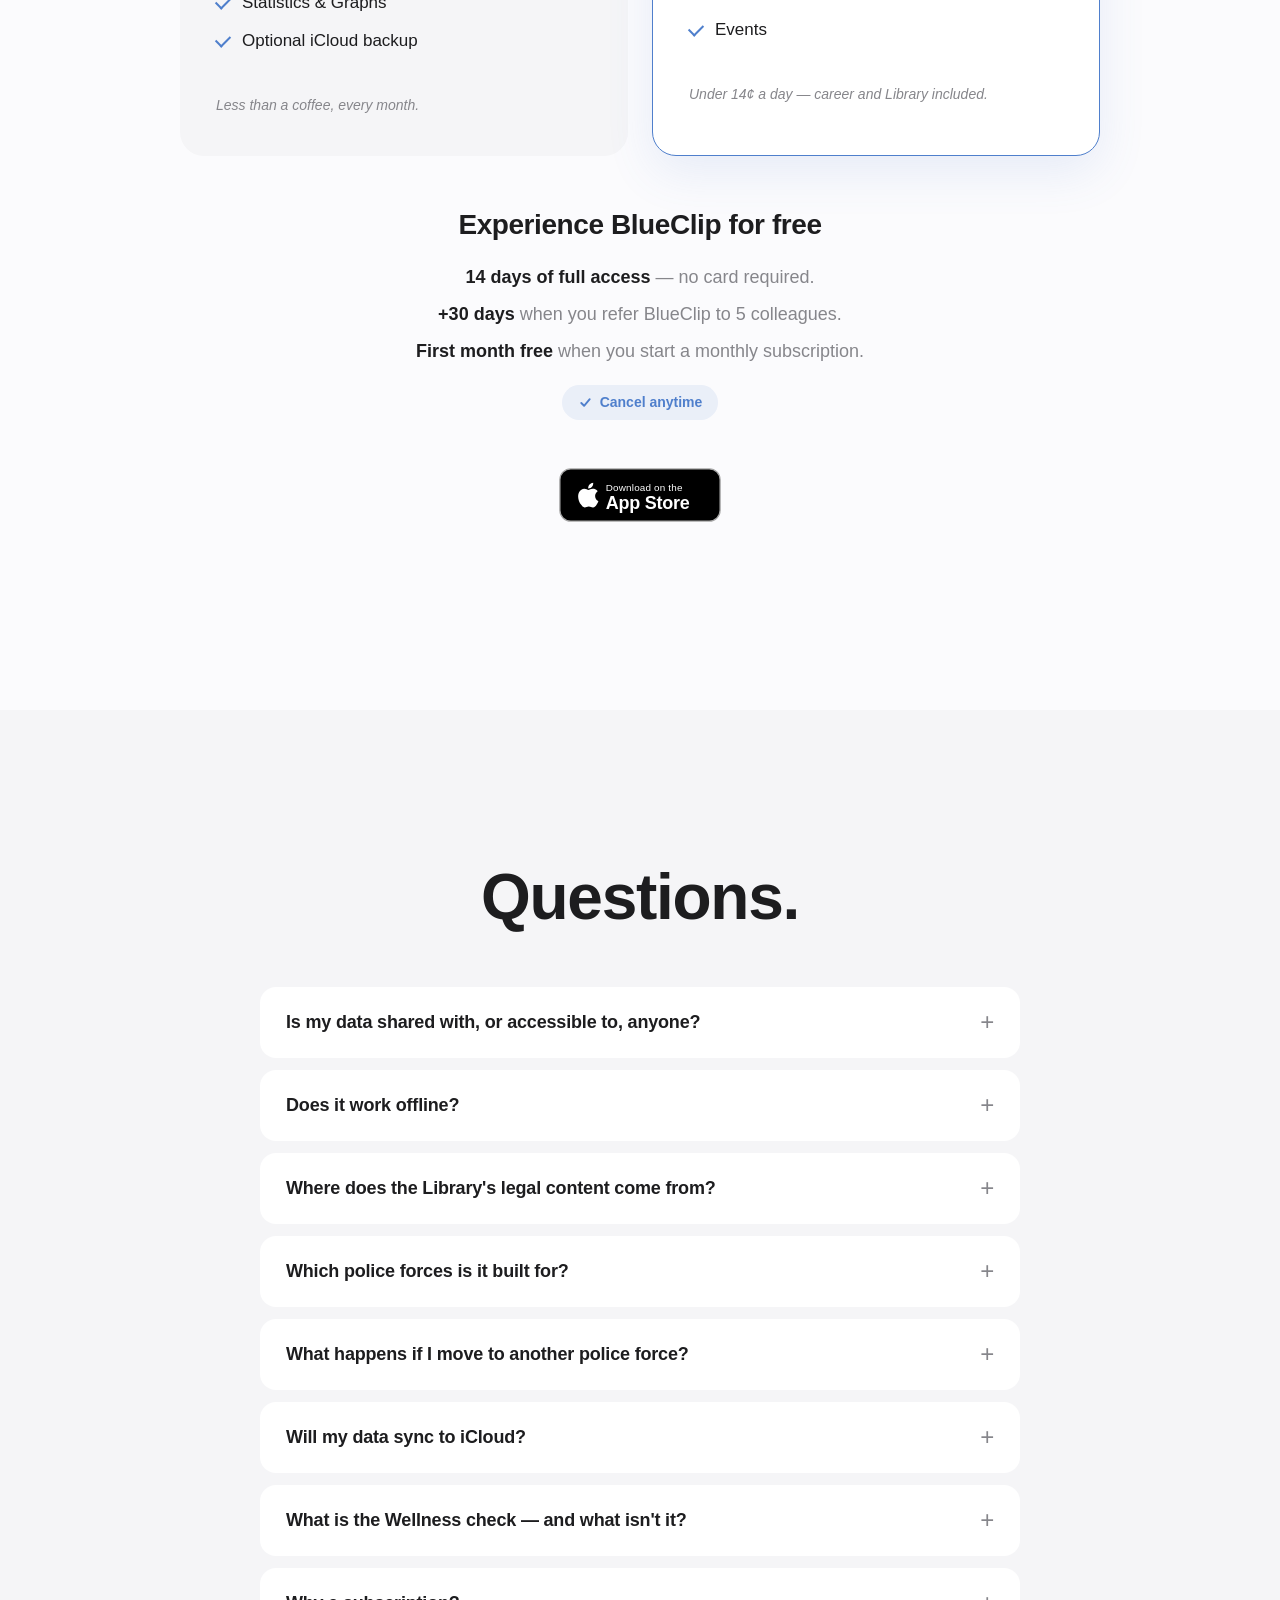
==== commit 9bacc5f0: "share preview: purpose-built og:image card (icon + Built for the badge.) Link previews (iMessage, so" ====
--- a/blueclip/index.html
+++ b/blueclip/index.html
@@ -10,11 +10,13 @@
 <meta property="og:type" content="website">
 <meta property="og:title" content="BlueClip — Built for the badge.">
 <meta property="og:description" content="Private. On-device. Built for officers. Your career log — and the law, in your pocket.">
-<meta property="og:image" content="assets/screenshot-dashboard.jpg">
+<meta property="og:image" content="https://krakenink.ca/blueclip/assets/og-card.png">
+<meta property="og:image:width" content="1200">
+<meta property="og:image:height" content="630">
 <meta name="twitter:card" content="summary_large_image">
 <meta name="twitter:title" content="BlueClip — Built for the badge.">
 <meta name="twitter:description" content="Private. On-device. Built for officers. Your career log — and the law, in your pocket.">
-<meta name="twitter:image" content="assets/screenshot-dashboard.jpg">
+<meta name="twitter:image" content="https://krakenink.ca/blueclip/assets/og-card.png">
 
 <link rel="icon" type="image/png" href="assets/blueclip-icon.png">
 <link rel="stylesheet" href="style.css">
--- a/blueclip/style.css
+++ b/blueclip/style.css
@@ -172,7 +172,11 @@
 .iphone-screen img { width: 100%; height: auto; }
 
 /* Hero rotator: screenshots stacked in one frame, calm cross-fade.
-   First image stays in flow (defines the frame height); the rest overlay. */
+   First image stays in flow (defines the frame height); the rest overlay.
+   The screenshots carry their own Dynamic Island, so the frame's drawn
+   island is hidden here — two overlapping pills read as a smudge. */
+.hero-phone .iphone::after { display: none; }
+
 .hero-rotator img {
   opacity: 0;
   transition: opacity .8s ease;
